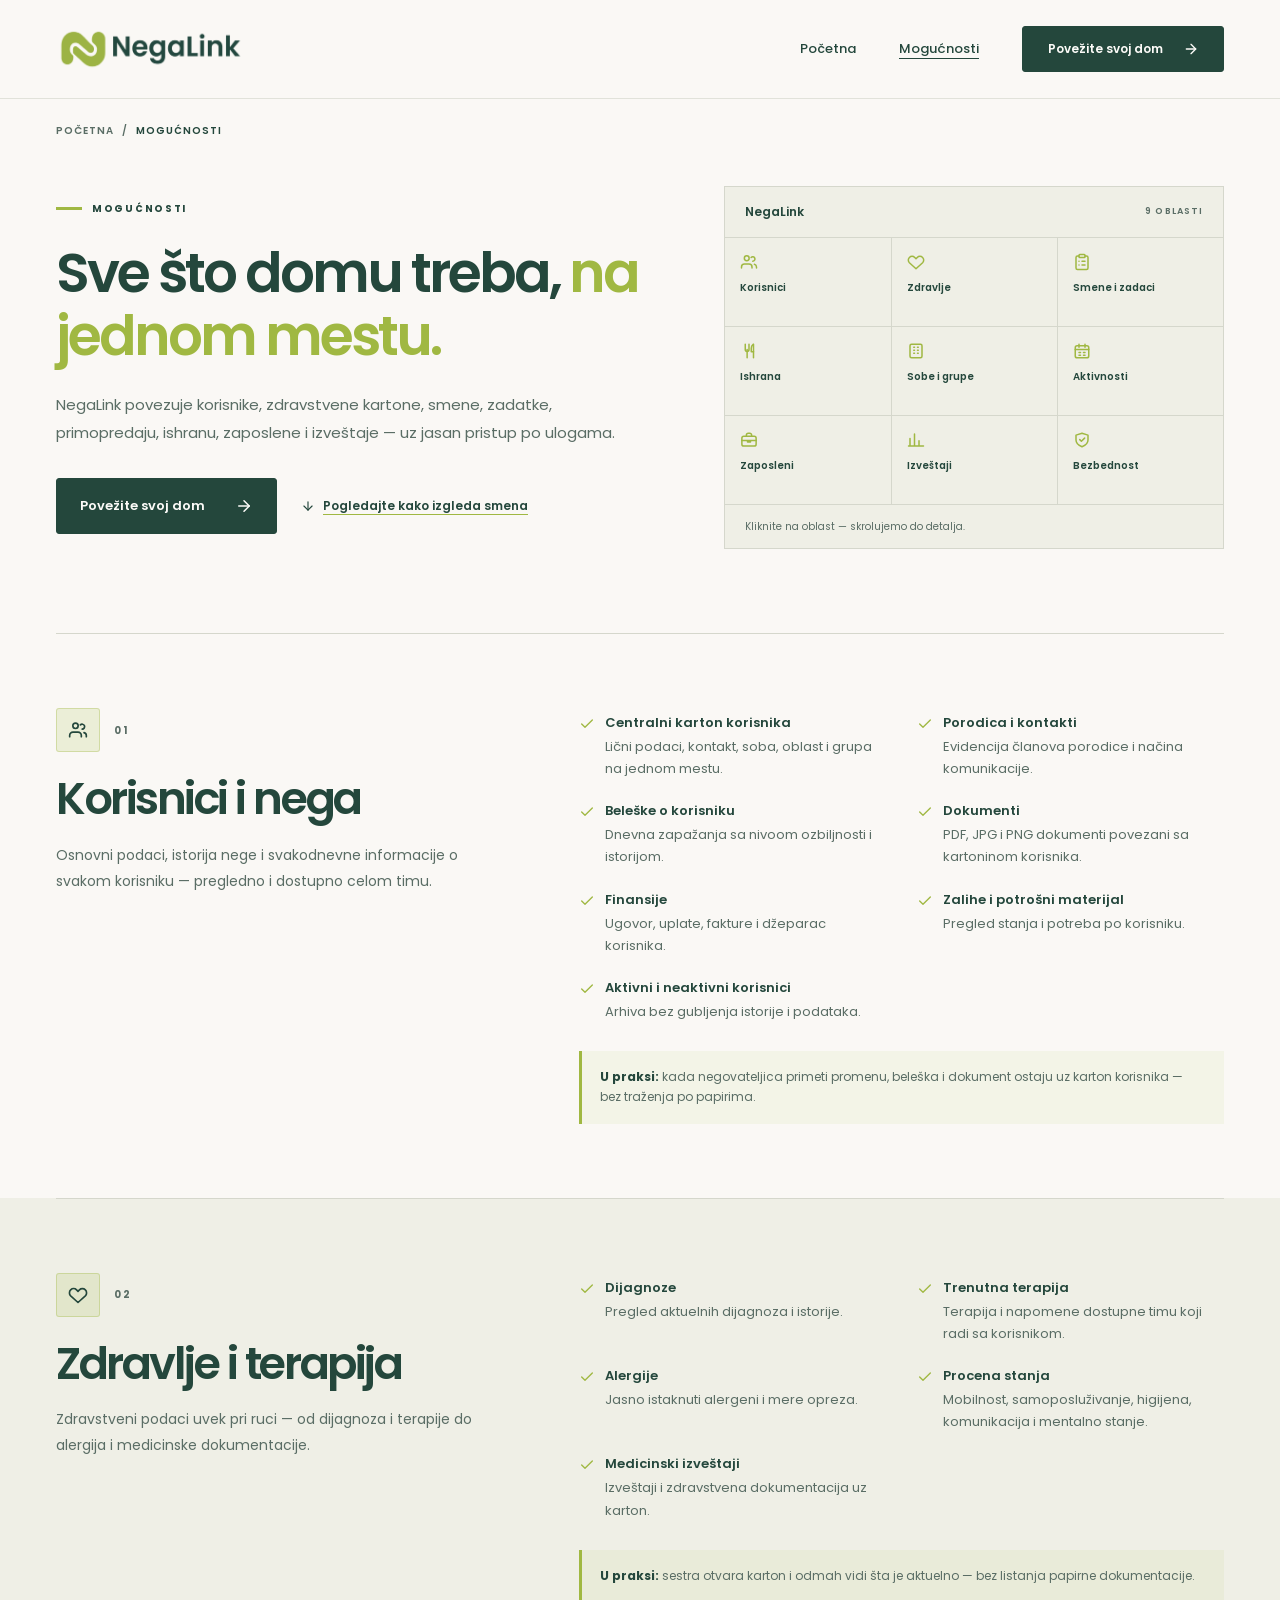
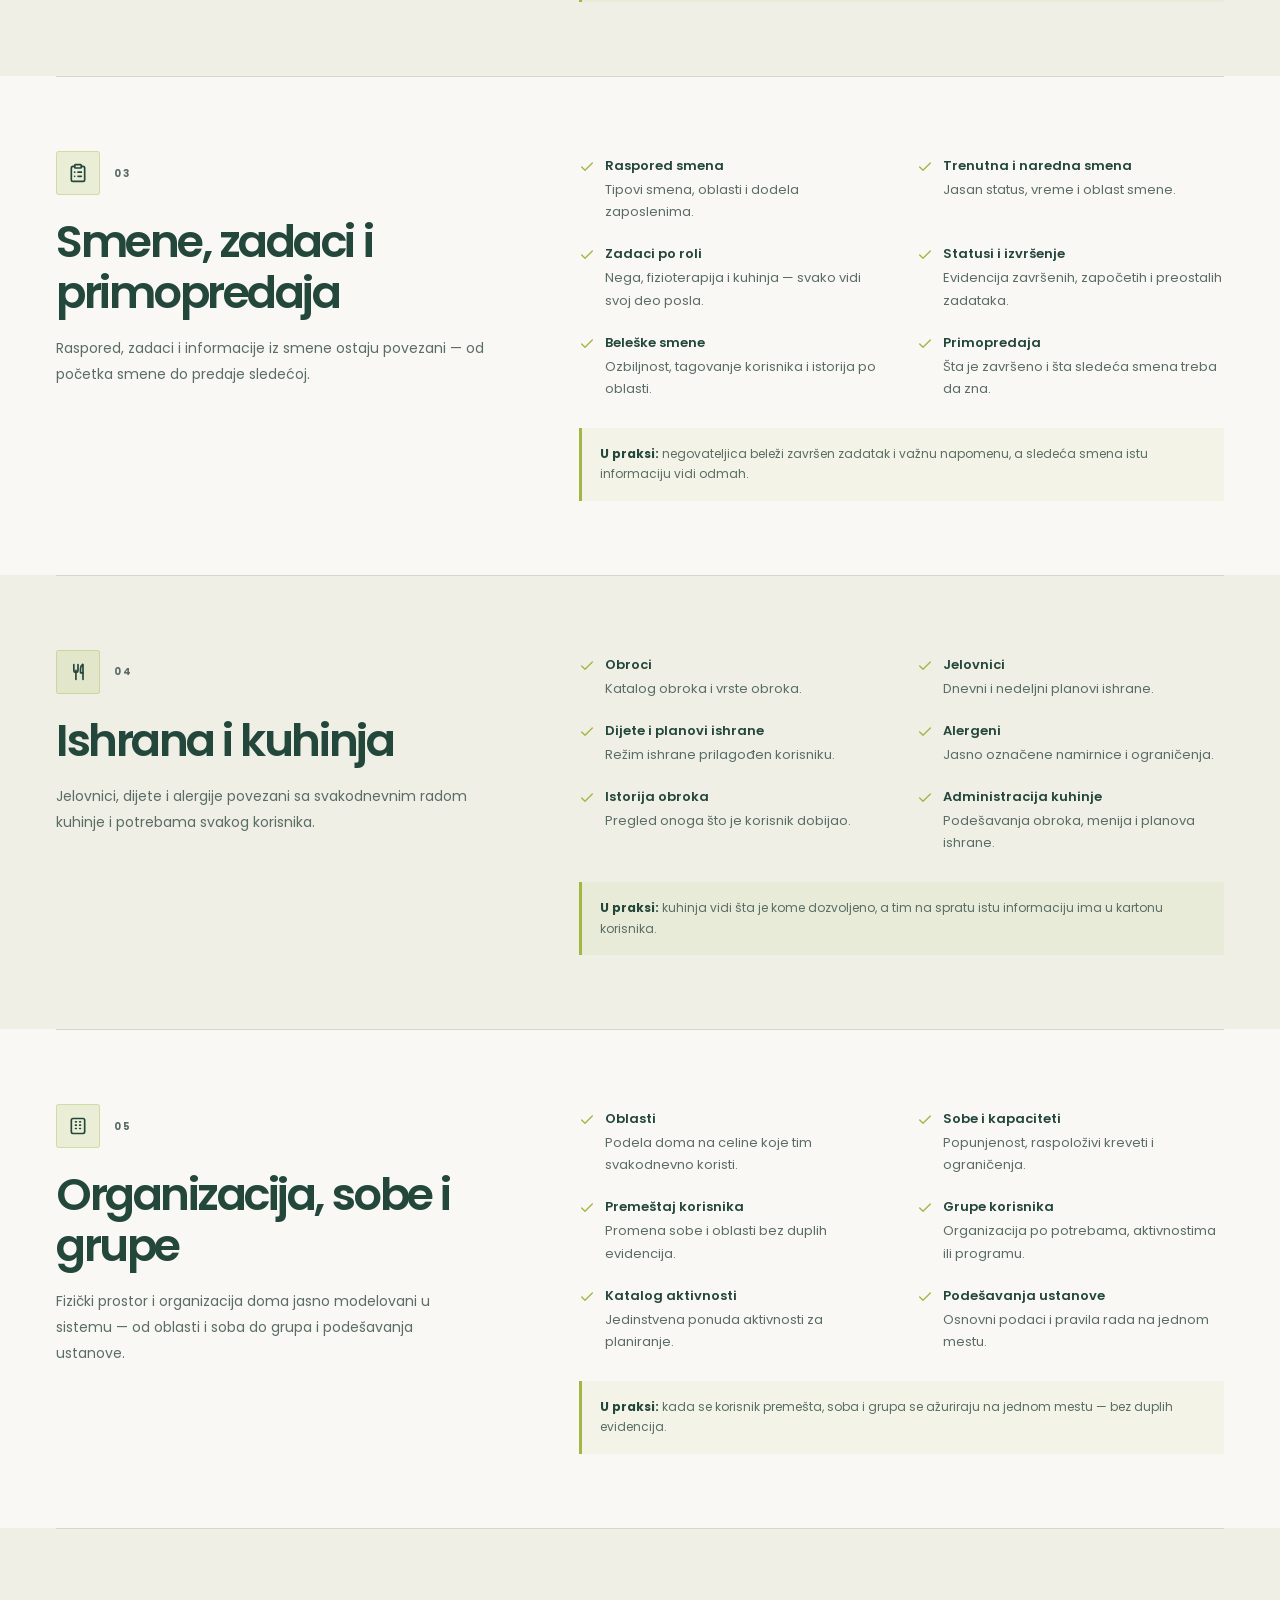
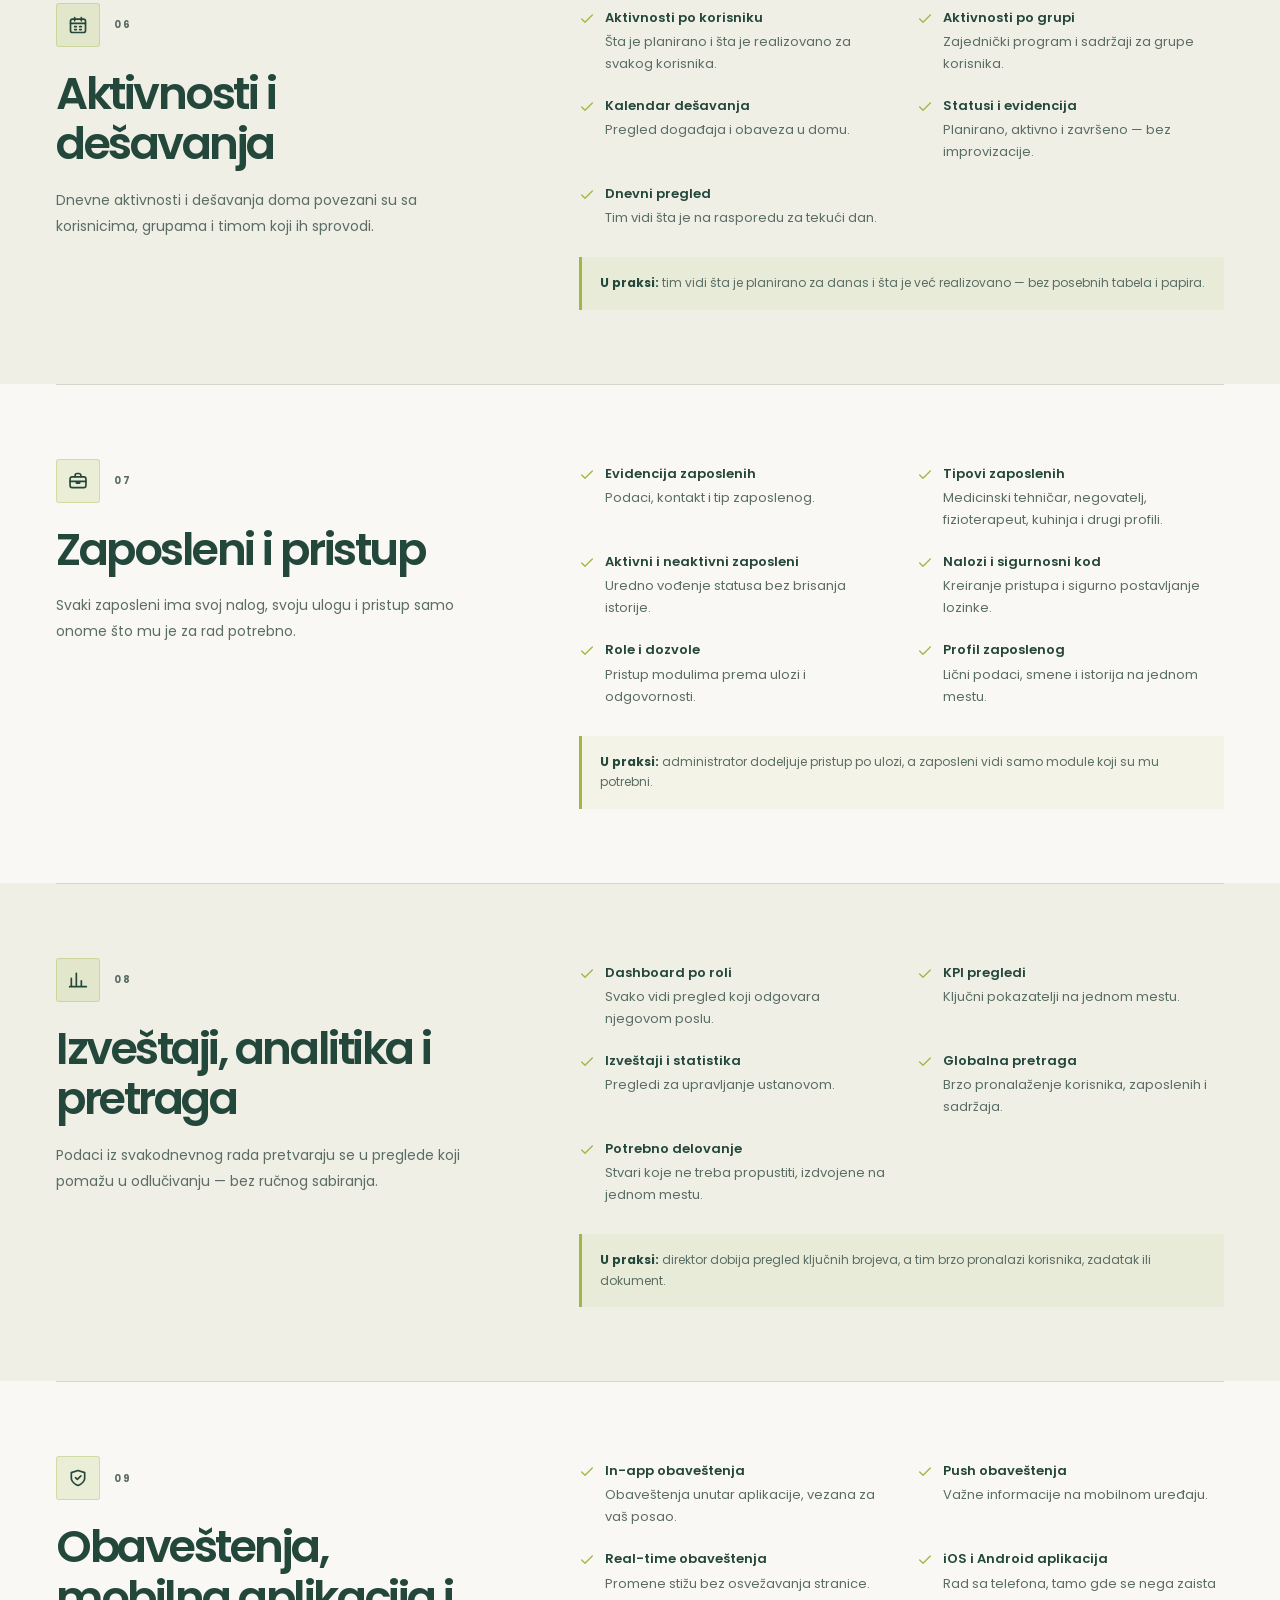
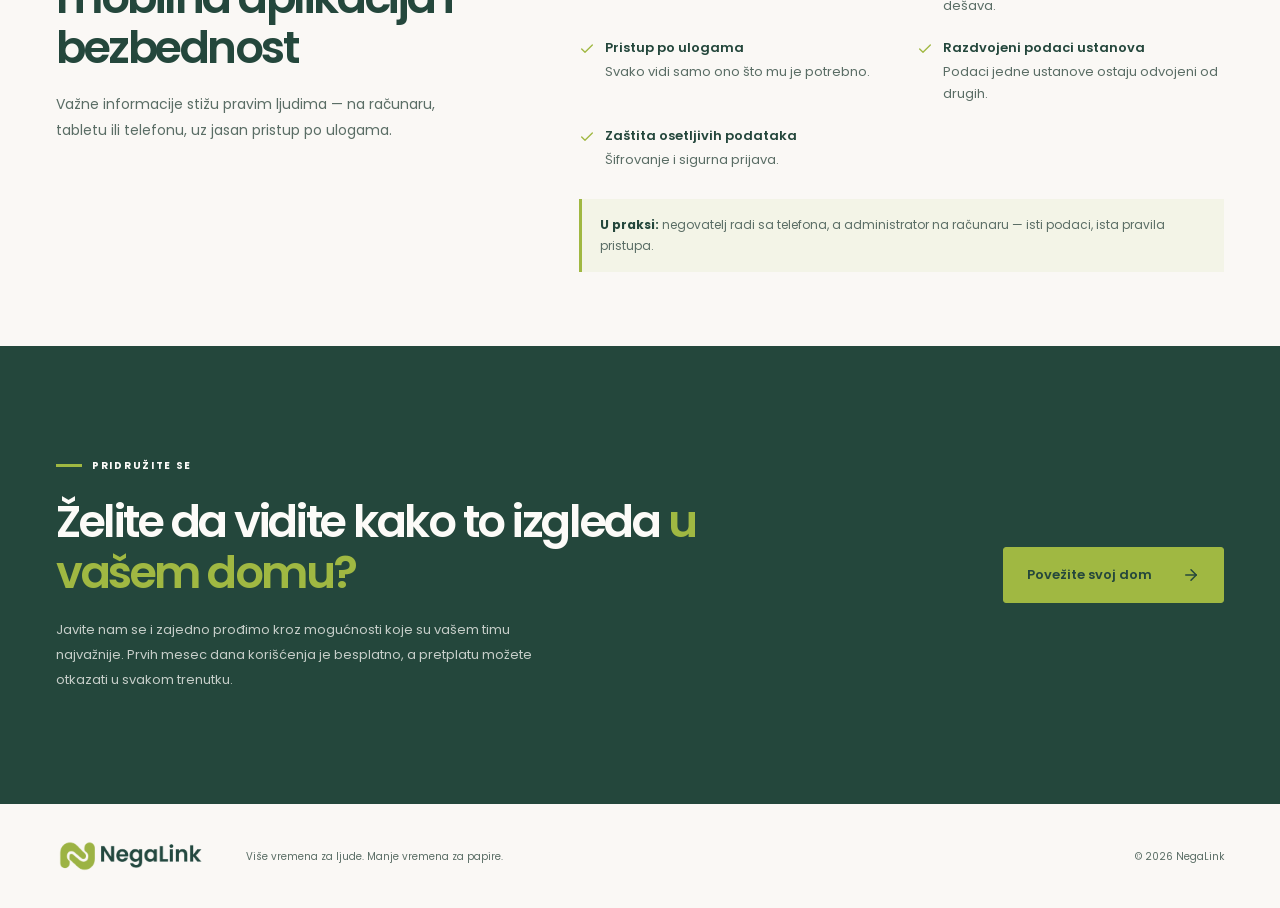
==== mogucnosti.html @ d7a290fc "Initial NegaLink static website" ====
<!DOCTYPE html>
<html lang="sr-Latn">
  <head>
    <meta charset="utf-8" />
    <meta name="viewport" content="width=device-width, initial-scale=1" />
    <meta name="theme-color" content="#24473c" />
    <meta
      name="description"
      content="Pregled mogućnosti NegaLinka: korisnici, zdravstveni kartoni, smene, zadaci, primopredaja, ishrana, izveštaji, obaveštenja i mobilna aplikacija."
    />
    <meta name="robots" content="index, follow" />
    <link rel="canonical" href="https://negalink.rs/mogucnosti.html" />

    <link rel="icon" href="favicon.ico" />
    <link rel="apple-touch-icon" href="apple-touch-icon.png" />
    <link rel="manifest" href="manifest.json" />

    <meta property="og:type" content="website" />
    <meta property="og:locale" content="sr_RS" />
    <meta property="og:site_name" content="NegaLink" />
    <meta property="og:title" content="Mogućnosti | NegaLink" />
    <meta
      property="og:description"
      content="Sve što domu treba na jednom mestu: korisnici, zdravlje, smene, zadaci, primopredaja, ishrana, izveštaji i mobilna aplikacija."
    />
    <meta property="og:url" content="https://negalink.rs/mogucnosti.html" />
    <meta property="og:image" content="https://negalink.rs/logo512.png" />
    <meta property="og:image:alt" content="NegaLink" />

    <meta name="twitter:card" content="summary" />
    <meta name="twitter:title" content="Mogućnosti | NegaLink" />
    <meta
      name="twitter:description"
      content="Sve što domu treba na jednom mestu: korisnici, zdravlje, smene, zadaci, primopredaja, ishrana, izveštaji i mobilna aplikacija."
    />
    <meta name="twitter:image" content="https://negalink.rs/logo512.png" />

    <link rel="preconnect" href="https://fonts.googleapis.com" />
    <link rel="preconnect" href="https://fonts.gstatic.com" crossorigin />
    <link
      href="https://fonts.googleapis.com/css2?family=Poppins:wght@400;500;600;700&display=swap"
      rel="stylesheet"
    />
    <link rel="stylesheet" href="css/styles.css?v=11" />
    <link rel="stylesheet" href="css/pricing.css?v=2" />
    <link rel="stylesheet" href="css/hero-demo.css?v=3" />
    <link rel="stylesheet" href="css/admin-demo.css?v=2" />
    <link rel="stylesheet" href="css/ckiti-demo.css?v=6" />
    <link rel="stylesheet" href="css/mogucnosti.css?v=5" />

    <title>Mogućnosti | NegaLink</title>
  </head>
  <body>
    <svg class="icon-sprite" xmlns="http://www.w3.org/2000/svg" aria-hidden="true" focusable="false">
      <symbol id="icon-arrow-right" viewBox="0 0 24 24">
        <path d="M5 12h14"></path>
        <path d="m12 5 7 7-7 7"></path>
      </symbol>
      <symbol id="icon-arrow-down" viewBox="0 0 24 24">
        <path d="M12 5v14"></path>
        <path d="m19 12-7 7-7-7"></path>
      </symbol>
      <symbol id="icon-check" viewBox="0 0 24 24">
        <path d="M20 6 9 17l-5-5"></path>
      </symbol>
      <symbol id="icon-users" viewBox="0 0 24 24">
        <path d="M16 20v-1.5a4 4 0 0 0-4-4H6a4 4 0 0 0-4 4V20"></path>
        <circle cx="9" cy="7" r="3.2"></circle>
        <path d="M17 11a3 3 0 1 0-2.2-5.1"></path>
        <path d="M22 20v-1.4a3.6 3.6 0 0 0-2.8-3.5"></path>
      </symbol>
      <symbol id="icon-heart" viewBox="0 0 24 24">
        <path d="M20.8 5.9a5 5 0 0 0-7.1 0L12 7.6l-1.7-1.7a5 5 0 1 0-7.1 7.1L12 21l8.8-8a5 5 0 0 0 0-7.1Z"></path>
      </symbol>
      <symbol id="icon-clipboard-list" viewBox="0 0 24 24">
        <rect width="8" height="4" x="8" y="2" rx="1" ry="1"></rect>
        <path d="M16 4h2a2 2 0 0 1 2 2v14a2 2 0 0 1-2 2H6a2 2 0 0 1-2-2V6a2 2 0 0 1 2-2h2"></path>
        <path d="M12 11h4"></path>
        <path d="M12 16h4"></path>
        <path d="M8 11h.01"></path>
        <path d="M8 16h.01"></path>
      </symbol>
      <symbol id="icon-utensils" viewBox="0 0 24 24">
        <path d="M7 3v7a2.5 2.5 0 0 0 5 0V3"></path>
        <path d="M9.5 10v11"></path>
        <path d="M17.5 3c-1.6 1.2-2.5 3.1-2.5 5.4V13h3V3"></path>
        <path d="M18 13v8"></path>
      </symbol>
      <symbol id="icon-building" viewBox="0 0 24 24">
        <rect x="4" y="3" width="16" height="18" rx="2"></rect>
        <path d="M9 7h1M14 7h1M9 11h1M14 11h1M9 15h1M14 15h1"></path>
      </symbol>
      <symbol id="icon-calendar" viewBox="0 0 24 24">
        <rect x="3" y="5" width="18" height="16" rx="2.5"></rect>
        <path d="M8 3v4M16 3v4M3 10h18"></path>
        <path d="M8 14h2M14 14h2M8 17.5h2M14 17.5h2"></path>
      </symbol>
      <symbol id="icon-briefcase" viewBox="0 0 24 24">
        <rect x="2.5" y="7" width="19" height="13" rx="2.5"></rect>
        <path d="M8.5 7V5.5A2.5 2.5 0 0 1 11 3h2a2.5 2.5 0 0 1 2.5 2.5V7"></path>
        <path d="M2.5 12.5h19M10 12.5v2h4v-2"></path>
      </symbol>
      <symbol id="icon-chart" viewBox="0 0 24 24">
        <path d="M4 20V10M10 20V4M16 20v-7M22 20H2"></path>
      </symbol>
      <symbol id="icon-shield" viewBox="0 0 24 24">
        <path d="M12 21s8-3.2 8-9V5.5L12 3 4 5.5V12c0 5.8 8 9 8 9Z"></path>
        <path d="m9 11.5 2.2 2.2L15.5 9.5"></path>
      </symbol>
    </svg>

    <a class="skip-link" href="#main">Preskoči na sadržaj</a>

    <div class="site-shell" id="pocetak">
      <header class="site-header">
        <div class="container header-inner">
          <a class="header-brand" href="index.html" aria-label="NegaLink — početna">
            <img
              class="brand-logo logo"
              src="assets/negalink-logo.png"
              alt=""
              width="190"
              height="45"
              decoding="async"
            />
          </a>

          <nav class="header-nav" aria-label="Glavna navigacija">
            <a class="nav-link" href="index.html">Početna</a>
            <a class="nav-link" href="mogucnosti.html" aria-current="page">Mogućnosti</a>
            <a class="button button-small" href="index.html#prijava">
              Povežite svoj dom
              <svg class="icon" width="16" height="16" aria-hidden="true">
                <use href="#icon-arrow-right"></use>
              </svg>
            </a>
            <button
              class="menu-toggle"
              type="button"
              aria-label="Otvori meni"
              aria-expanded="false"
              aria-controls="mobile-nav"
            >
              <span class="menu-toggle__line"></span>
              <span class="menu-toggle__line"></span>
              <span class="menu-toggle__line"></span>
            </button>
          </nav>
        </div>

        <nav class="mobile-menu" id="mobile-nav" aria-label="Mobilna navigacija" hidden>
          <div class="container">
            <a class="mobile-menu__link" href="index.html">Početna</a>
            <a class="mobile-menu__link" href="mogucnosti.html" aria-current="page">Mogućnosti</a>
            <a class="button mobile-menu__cta" href="index.html#prijava">
              Povežite svoj dom
              <svg class="icon" width="16" height="16" aria-hidden="true">
                <use href="#icon-arrow-right"></use>
              </svg>
            </a>
          </div>
        </nav>
      </header>
      <main id="main" tabindex="-1">
        <nav class="container cap-breadcrumb" aria-label="Putanja">
          <a href="index.html">Početna</a>
          <span aria-hidden="true">/</span>
          <span aria-current="page">Mogućnosti</span>
        </nav>

        <section class="cap-hero" aria-labelledby="cap-title">
          <div class="container cap-hero__inner">
            <div class="cap-hero__copy">
              <p class="eyebrow">
                <span aria-hidden="true"></span>
                Mogućnosti
              </p>

              <h1 id="cap-title">
                Sve što domu treba, <em>na jednom mestu.</em>
              </h1>

              <p class="cap-hero__lead">
                NegaLink povezuje korisnike, zdravstvene kartone, smene, zadatke,
                primopredaju, ishranu, zaposlene i izveštaje — uz jasan pristup
                po ulogama.
              </p>

              <div class="cap-hero__actions">
                <a class="button" href="index.html#prijava">
                  Povežite svoj dom
                  <svg class="icon" width="18" height="18" aria-hidden="true">
                    <use href="#icon-arrow-right"></use>
                  </svg>
                </a>
                <a class="cap-hero__secondary" href="index.html#kako-funkcionise">
                  <svg class="icon" width="14" height="14" aria-hidden="true">
                    <use href="#icon-arrow-down"></use>
                  </svg>
                  Pogledajte kako izgleda smena
                </a>
              </div>
            </div>

            <aside class="cap-map" aria-label="Pregled oblasti u aplikaciji">
              <div class="cap-map__head">
                <span>NegaLink</span>
                <span>9 oblasti</span>
              </div>

              <ul class="cap-map__grid">
                <li>
                  <a class="cap-map__link" href="#korisnici">
                    <svg class="icon" width="18" height="18" aria-hidden="true">
                      <use href="#icon-users"></use>
                    </svg>
                    <span>Korisnici</span>
                  </a>
                </li>
                <li>
                  <a class="cap-map__link" href="#zdravlje">
                    <svg class="icon" width="18" height="18" aria-hidden="true">
                      <use href="#icon-heart"></use>
                    </svg>
                    <span>Zdravlje</span>
                  </a>
                </li>
                <li>
                  <a class="cap-map__link" href="#smene">
                    <svg class="icon" width="18" height="18" aria-hidden="true">
                      <use href="#icon-clipboard-list"></use>
                    </svg>
                    <span>Smene i zadaci</span>
                  </a>
                </li>
                <li>
                  <a class="cap-map__link" href="#ishrana">
                    <svg class="icon" width="18" height="18" aria-hidden="true">
                      <use href="#icon-utensils"></use>
                    </svg>
                    <span>Ishrana</span>
                  </a>
                </li>
                <li>
                  <a class="cap-map__link" href="#organizacija">
                    <svg class="icon" width="18" height="18" aria-hidden="true">
                      <use href="#icon-building"></use>
                    </svg>
                    <span>Sobe i grupe</span>
                  </a>
                </li>
                <li>
                  <a class="cap-map__link" href="#aktivnosti">
                    <svg class="icon" width="18" height="18" aria-hidden="true">
                      <use href="#icon-calendar"></use>
                    </svg>
                    <span>Aktivnosti</span>
                  </a>
                </li>
                <li>
                  <a class="cap-map__link" href="#zaposleni">
                    <svg class="icon" width="18" height="18" aria-hidden="true">
                      <use href="#icon-briefcase"></use>
                    </svg>
                    <span>Zaposleni</span>
                  </a>
                </li>
                <li>
                  <a class="cap-map__link" href="#izvestaji">
                    <svg class="icon" width="18" height="18" aria-hidden="true">
                      <use href="#icon-chart"></use>
                    </svg>
                    <span>Izveštaji</span>
                  </a>
                </li>
                <li>
                  <a class="cap-map__link" href="#bezbednost">
                    <svg class="icon" width="18" height="18" aria-hidden="true">
                      <use href="#icon-shield"></use>
                    </svg>
                    <span>Bezbednost</span>
                  </a>
                </li>
              </ul>

              <p class="cap-map__foot">Kliknite na oblast — skrolujemo do detalja.</p>
            </aside>
          </div>
        </section>
        <section class="cap-section" id="korisnici" aria-labelledby="cap-korisnici">
          <div class="container cap-section__inner">
            <div class="cap-section__intro">
              <div class="cap-kicker">
                <span class="cap-icon">
                  <svg class="icon" width="20" height="20" aria-hidden="true">
                    <use href="#icon-users"></use>
                  </svg>
                </span>
                <span class="cap-number" aria-hidden="true">01</span>
              </div>
              <h2 class="section-title" id="cap-korisnici">Korisnici i nega</h2>
              <p class="cap-lead">
                Osnovni podaci, istorija nege i svakodnevne informacije o svakom
                korisniku — pregledno i dostupno celom timu.
              </p>
            </div>

            <div class="cap-section__body">
              <ul class="cap-list">
                <li>
                  <svg class="icon" width="16" height="16" aria-hidden="true">
                    <use href="#icon-check"></use>
                  </svg>
                  <span>
                    <strong>Centralni karton korisnika</strong>
                    Lični podaci, kontakt, soba, oblast i grupa na jednom mestu.
                  </span>
                </li>
                <li>
                  <svg class="icon" width="16" height="16" aria-hidden="true">
                    <use href="#icon-check"></use>
                  </svg>
                  <span>
                    <strong>Porodica i kontakti</strong>
                    Evidencija članova porodice i načina komunikacije.
                  </span>
                </li>
                <li>
                  <svg class="icon" width="16" height="16" aria-hidden="true">
                    <use href="#icon-check"></use>
                  </svg>
                  <span>
                    <strong>Beleške o korisniku</strong>
                    Dnevna zapažanja sa nivoom ozbiljnosti i istorijom.
                  </span>
                </li>
                <li>
                  <svg class="icon" width="16" height="16" aria-hidden="true">
                    <use href="#icon-check"></use>
                  </svg>
                  <span>
                    <strong>Dokumenti</strong>
                    PDF, JPG i PNG dokumenti povezani sa kartoninom korisnika.
                  </span>
                </li>
                <li>
                  <svg class="icon" width="16" height="16" aria-hidden="true">
                    <use href="#icon-check"></use>
                  </svg>
                  <span>
                    <strong>Finansije</strong>
                    Ugovor, uplate, fakture i džeparac korisnika.
                  </span>
                </li>
                <li>
                  <svg class="icon" width="16" height="16" aria-hidden="true">
                    <use href="#icon-check"></use>
                  </svg>
                  <span>
                    <strong>Zalihe i potrošni materijal</strong>
                    Pregled stanja i potreba po korisniku.
                  </span>
                </li>
                <li>
                  <svg class="icon" width="16" height="16" aria-hidden="true">
                    <use href="#icon-check"></use>
                  </svg>
                  <span>
                    <strong>Aktivni i neaktivni korisnici</strong>
                    Arhiva bez gubljenja istorije i podataka.
                  </span>
                </li>
              </ul>

              <p class="cap-practice">
                <strong>U praksi:</strong> kada negovateljica primeti promenu,
                beleška i dokument ostaju uz karton korisnika — bez traženja po
                papirima.
              </p>
            </div>
          </div>
        </section>
        <section
          class="cap-section cap-section--soft"
          id="zdravlje"
          aria-labelledby="cap-zdravlje">
          <div class="container cap-section__inner">
            <div class="cap-section__intro">
              <div class="cap-kicker">
                <span class="cap-icon">
                  <svg class="icon" width="20" height="20" aria-hidden="true">
                    <use href="#icon-heart"></use>
                  </svg>
                </span>
                <span class="cap-number" aria-hidden="true">02</span>
              </div>
              <h2 class="section-title" id="cap-zdravlje">Zdravlje i terapija</h2>
              <p class="cap-lead">
                Zdravstveni podaci uvek pri ruci — od dijagnoza i terapije do
                alergija i medicinske dokumentacije.
              </p>
            </div>

            <div class="cap-section__body">
              <ul class="cap-list">
                <li>
                  <svg class="icon" width="16" height="16" aria-hidden="true">
                    <use href="#icon-check"></use>
                  </svg>
                  <span>
                    <strong>Dijagnoze</strong>
                    Pregled aktuelnih dijagnoza i istorije.
                  </span>
                </li>
                <li>
                  <svg class="icon" width="16" height="16" aria-hidden="true">
                    <use href="#icon-check"></use>
                  </svg>
                  <span>
                    <strong>Trenutna terapija</strong>
                    Terapija i napomene dostupne timu koji radi sa korisnikom.
                  </span>
                </li>
                <li>
                  <svg class="icon" width="16" height="16" aria-hidden="true">
                    <use href="#icon-check"></use>
                  </svg>
                  <span>
                    <strong>Alergije</strong>
                    Jasno istaknuti alergeni i mere opreza.
                  </span>
                </li>
                <li>
                  <svg class="icon" width="16" height="16" aria-hidden="true">
                    <use href="#icon-check"></use>
                  </svg>
                  <span>
                    <strong>Procena stanja</strong>
                    Mobilnost, samoposluživanje, higijena, komunikacija i
                    mentalno stanje.
                  </span>
                </li>
                <li>
                  <svg class="icon" width="16" height="16" aria-hidden="true">
                    <use href="#icon-check"></use>
                  </svg>
                  <span>
                    <strong>Medicinski izveštaji</strong>
                    Izveštaji i zdravstvena dokumentacija uz karton.
                  </span>
                </li>
              </ul>

              <p class="cap-practice">
                <strong>U praksi:</strong> sestra otvara karton i odmah vidi šta
                je aktuelno — bez listanja papirne dokumentacije.
              </p>
            </div>
          </div>
        </section>
        <section class="cap-section" id="smene" aria-labelledby="cap-smene">
          <div class="container cap-section__inner">
            <div class="cap-section__intro">
              <div class="cap-kicker">
                <span class="cap-icon">
                  <svg class="icon" width="20" height="20" aria-hidden="true">
                    <use href="#icon-clipboard-list"></use>
                  </svg>
                </span>
                <span class="cap-number" aria-hidden="true">03</span>
              </div>
              <h2 class="section-title" id="cap-smene">
                Smene, zadaci i primopredaja
              </h2>
              <p class="cap-lead">
                Raspored, zadaci i informacije iz smene ostaju povezani — od
                početka smene do predaje sledećoj.
              </p>
            </div>

            <div class="cap-section__body">
              <ul class="cap-list">
                <li>
                  <svg class="icon" width="16" height="16" aria-hidden="true">
                    <use href="#icon-check"></use>
                  </svg>
                  <span>
                    <strong>Raspored smena</strong>
                    Tipovi smena, oblasti i dodela zaposlenima.
                  </span>
                </li>
                <li>
                  <svg class="icon" width="16" height="16" aria-hidden="true">
                    <use href="#icon-check"></use>
                  </svg>
                  <span>
                    <strong>Trenutna i naredna smena</strong>
                    Jasan status, vreme i oblast smene.
                  </span>
                </li>
                <li>
                  <svg class="icon" width="16" height="16" aria-hidden="true">
                    <use href="#icon-check"></use>
                  </svg>
                  <span>
                    <strong>Zadaci po roli</strong>
                    Nega, fizioterapija i kuhinja — svako vidi svoj deo posla.
                  </span>
                </li>
                <li>
                  <svg class="icon" width="16" height="16" aria-hidden="true">
                    <use href="#icon-check"></use>
                  </svg>
                  <span>
                    <strong>Statusi i izvršenje</strong>
                    Evidencija završenih, započetih i preostalih zadataka.
                  </span>
                </li>
                <li>
                  <svg class="icon" width="16" height="16" aria-hidden="true">
                    <use href="#icon-check"></use>
                  </svg>
                  <span>
                    <strong>Beleške smene</strong>
                    Ozbiljnost, tagovanje korisnika i istorija po oblasti.
                  </span>
                </li>
                <li>
                  <svg class="icon" width="16" height="16" aria-hidden="true">
                    <use href="#icon-check"></use>
                  </svg>
                  <span>
                    <strong>Primopredaja</strong>
                    Šta je završeno i šta sledeća smena treba da zna.
                  </span>
                </li>
              </ul>

              <p class="cap-practice">
                <strong>U praksi:</strong> negovateljica beleži završen zadatak i
                važnu napomenu, a sledeća smena istu informaciju vidi odmah.
              </p>
            </div>
          </div>
        </section>
        <section
          class="cap-section cap-section--soft"
          id="ishrana"
          aria-labelledby="cap-ishrana">
          <div class="container cap-section__inner">
            <div class="cap-section__intro">
              <div class="cap-kicker">
                <span class="cap-icon">
                  <svg class="icon" width="20" height="20" aria-hidden="true">
                    <use href="#icon-utensils"></use>
                  </svg>
                </span>
                <span class="cap-number" aria-hidden="true">04</span>
              </div>
              <h2 class="section-title" id="cap-ishrana">Ishrana i kuhinja</h2>
              <p class="cap-lead">
                Jelovnici, dijete i alergije povezani sa svakodnevnim radom
                kuhinje i potrebama svakog korisnika.
              </p>
            </div>

            <div class="cap-section__body">
              <ul class="cap-list">
                <li>
                  <svg class="icon" width="16" height="16" aria-hidden="true">
                    <use href="#icon-check"></use>
                  </svg>
                  <span>
                    <strong>Obroci</strong>
                    Katalog obroka i vrste obroka.
                  </span>
                </li>
                <li>
                  <svg class="icon" width="16" height="16" aria-hidden="true">
                    <use href="#icon-check"></use>
                  </svg>
                  <span>
                    <strong>Jelovnici</strong>
                    Dnevni i nedeljni planovi ishrane.
                  </span>
                </li>
                <li>
                  <svg class="icon" width="16" height="16" aria-hidden="true">
                    <use href="#icon-check"></use>
                  </svg>
                  <span>
                    <strong>Dijete i planovi ishrane</strong>
                    Režim ishrane prilagođen korisniku.
                  </span>
                </li>
                <li>
                  <svg class="icon" width="16" height="16" aria-hidden="true">
                    <use href="#icon-check"></use>
                  </svg>
                  <span>
                    <strong>Alergeni</strong>
                    Jasno označene namirnice i ograničenja.
                  </span>
                </li>
                <li>
                  <svg class="icon" width="16" height="16" aria-hidden="true">
                    <use href="#icon-check"></use>
                  </svg>
                  <span>
                    <strong>Istorija obroka</strong>
                    Pregled onoga što je korisnik dobijao.
                  </span>
                </li>
                <li>
                  <svg class="icon" width="16" height="16" aria-hidden="true">
                    <use href="#icon-check"></use>
                  </svg>
                  <span>
                    <strong>Administracija kuhinje</strong>
                    Podešavanja obroka, menija i planova ishrane.
                  </span>
                </li>
              </ul>

              <p class="cap-practice">
                <strong>U praksi:</strong> kuhinja vidi šta je kome dozvoljeno, a
                tim na spratu istu informaciju ima u kartonu korisnika.
              </p>
            </div>
          </div>
        </section>
        <section
          class="cap-section"
          id="organizacija"
          aria-labelledby="cap-organizacija">
          <div class="container cap-section__inner">
            <div class="cap-section__intro">
              <div class="cap-kicker">
                <span class="cap-icon">
                  <svg class="icon" width="20" height="20" aria-hidden="true">
                    <use href="#icon-building"></use>
                  </svg>
                </span>
                <span class="cap-number" aria-hidden="true">05</span>
              </div>
              <h2 class="section-title" id="cap-organizacija">
                Organizacija, sobe i grupe
              </h2>
              <p class="cap-lead">
                Fizički prostor i organizacija doma jasno modelovani u sistemu —
                od oblasti i soba do grupa i podešavanja ustanove.
              </p>
            </div>

            <div class="cap-section__body">
              <ul class="cap-list">
                <li>
                  <svg class="icon" width="16" height="16" aria-hidden="true">
                    <use href="#icon-check"></use>
                  </svg>
                  <span>
                    <strong>Oblasti</strong>
                    Podela doma na celine koje tim svakodnevno koristi.
                  </span>
                </li>
                <li>
                  <svg class="icon" width="16" height="16" aria-hidden="true">
                    <use href="#icon-check"></use>
                  </svg>
                  <span>
                    <strong>Sobe i kapaciteti</strong>
                    Popunjenost, raspoloživi kreveti i ograničenja.
                  </span>
                </li>
                <li>
                  <svg class="icon" width="16" height="16" aria-hidden="true">
                    <use href="#icon-check"></use>
                  </svg>
                  <span>
                    <strong>Premeštaj korisnika</strong>
                    Promena sobe i oblasti bez duplih evidencija.
                  </span>
                </li>
                <li>
                  <svg class="icon" width="16" height="16" aria-hidden="true">
                    <use href="#icon-check"></use>
                  </svg>
                  <span>
                    <strong>Grupe korisnika</strong>
                    Organizacija po potrebama, aktivnostima ili programu.
                  </span>
                </li>
                <li>
                  <svg class="icon" width="16" height="16" aria-hidden="true">
                    <use href="#icon-check"></use>
                  </svg>
                  <span>
                    <strong>Katalog aktivnosti</strong>
                    Jedinstvena ponuda aktivnosti za planiranje.
                  </span>
                </li>
                <li>
                  <svg class="icon" width="16" height="16" aria-hidden="true">
                    <use href="#icon-check"></use>
                  </svg>
                  <span>
                    <strong>Podešavanja ustanove</strong>
                    Osnovni podaci i pravila rada na jednom mestu.
                  </span>
                </li>
              </ul>

              <p class="cap-practice">
                <strong>U praksi:</strong> kada se korisnik premešta, soba i grupa
                se ažuriraju na jednom mestu — bez duplih evidencija.
              </p>
            </div>
          </div>
        </section>
        <section
          class="cap-section cap-section--soft"
          id="aktivnosti"
          aria-labelledby="cap-aktivnosti">
          <div class="container cap-section__inner">
            <div class="cap-section__intro">
              <div class="cap-kicker">
                <span class="cap-icon">
                  <svg class="icon" width="20" height="20" aria-hidden="true">
                    <use href="#icon-calendar"></use>
                  </svg>
                </span>
                <span class="cap-number" aria-hidden="true">06</span>
              </div>
              <h2 class="section-title" id="cap-aktivnosti">
                Aktivnosti i dešavanja
              </h2>
              <p class="cap-lead">
                Dnevne aktivnosti i dešavanja doma povezani su sa korisnicima,
                grupama i timom koji ih sprovodi.
              </p>
            </div>

            <div class="cap-section__body">
              <ul class="cap-list">
                <li>
                  <svg class="icon" width="16" height="16" aria-hidden="true">
                    <use href="#icon-check"></use>
                  </svg>
                  <span>
                    <strong>Aktivnosti po korisniku</strong>
                    Šta je planirano i šta je realizovano za svakog korisnika.
                  </span>
                </li>
                <li>
                  <svg class="icon" width="16" height="16" aria-hidden="true">
                    <use href="#icon-check"></use>
                  </svg>
                  <span>
                    <strong>Aktivnosti po grupi</strong>
                    Zajednički program i sadržaji za grupe korisnika.
                  </span>
                </li>
                <li>
                  <svg class="icon" width="16" height="16" aria-hidden="true">
                    <use href="#icon-check"></use>
                  </svg>
                  <span>
                    <strong>Kalendar dešavanja</strong>
                    Pregled događaja i obaveza u domu.
                  </span>
                </li>
                <li>
                  <svg class="icon" width="16" height="16" aria-hidden="true">
                    <use href="#icon-check"></use>
                  </svg>
                  <span>
                    <strong>Statusi i evidencija</strong>
                    Planirano, aktivno i završeno — bez improvizacije.
                  </span>
                </li>
                <li>
                  <svg class="icon" width="16" height="16" aria-hidden="true">
                    <use href="#icon-check"></use>
                  </svg>
                  <span>
                    <strong>Dnevni pregled</strong>
                    Tim vidi šta je na rasporedu za tekući dan.
                  </span>
                </li>
              </ul>

              <p class="cap-practice">
                <strong>U praksi:</strong> tim vidi šta je planirano za danas i
                šta je već realizovano — bez posebnih tabela i papira.
              </p>
            </div>
          </div>
        </section>
        <section
          class="cap-section"
          id="zaposleni"
          aria-labelledby="cap-zaposleni">
          <div class="container cap-section__inner">
            <div class="cap-section__intro">
              <div class="cap-kicker">
                <span class="cap-icon">
                  <svg class="icon" width="20" height="20" aria-hidden="true">
                    <use href="#icon-briefcase"></use>
                  </svg>
                </span>
                <span class="cap-number" aria-hidden="true">07</span>
              </div>
              <h2 class="section-title" id="cap-zaposleni">
                Zaposleni i pristup
              </h2>
              <p class="cap-lead">
                Svaki zaposleni ima svoj nalog, svoju ulogu i pristup samo onome
                što mu je za rad potrebno.
              </p>
            </div>

            <div class="cap-section__body">
              <ul class="cap-list">
                <li>
                  <svg class="icon" width="16" height="16" aria-hidden="true">
                    <use href="#icon-check"></use>
                  </svg>
                  <span>
                    <strong>Evidencija zaposlenih</strong>
                    Podaci, kontakt i tip zaposlenog.
                  </span>
                </li>
                <li>
                  <svg class="icon" width="16" height="16" aria-hidden="true">
                    <use href="#icon-check"></use>
                  </svg>
                  <span>
                    <strong>Tipovi zaposlenih</strong>
                    Medicinski tehničar, negovatelj, fizioterapeut, kuhinja i
                    drugi profili.
                  </span>
                </li>
                <li>
                  <svg class="icon" width="16" height="16" aria-hidden="true">
                    <use href="#icon-check"></use>
                  </svg>
                  <span>
                    <strong>Aktivni i neaktivni zaposleni</strong>
                    Uredno vođenje statusa bez brisanja istorije.
                  </span>
                </li>
                <li>
                  <svg class="icon" width="16" height="16" aria-hidden="true">
                    <use href="#icon-check"></use>
                  </svg>
                  <span>
                    <strong>Nalozi i sigurnosni kod</strong>
                    Kreiranje pristupa i sigurno postavljanje lozinke.
                  </span>
                </li>
                <li>
                  <svg class="icon" width="16" height="16" aria-hidden="true">
                    <use href="#icon-check"></use>
                  </svg>
                  <span>
                    <strong>Role i dozvole</strong>
                    Pristup modulima prema ulozi i odgovornosti.
                  </span>
                </li>
                <li>
                  <svg class="icon" width="16" height="16" aria-hidden="true">
                    <use href="#icon-check"></use>
                  </svg>
                  <span>
                    <strong>Profil zaposlenog</strong>
                    Lični podaci, smene i istorija na jednom mestu.
                  </span>
                </li>
              </ul>

              <p class="cap-practice">
                <strong>U praksi:</strong> administrator dodeljuje pristup po
                ulozi, a zaposleni vidi samo module koji su mu potrebni.
              </p>
            </div>
          </div>
        </section>
        <section
          class="cap-section cap-section--soft"
          id="izvestaji"
          aria-labelledby="cap-izvestaji">
          <div class="container cap-section__inner">
            <div class="cap-section__intro">
              <div class="cap-kicker">
                <span class="cap-icon">
                  <svg class="icon" width="20" height="20" aria-hidden="true">
                    <use href="#icon-chart"></use>
                  </svg>
                </span>
                <span class="cap-number" aria-hidden="true">08</span>
              </div>
              <h2 class="section-title" id="cap-izvestaji">
                Izveštaji, analitika i pretraga
              </h2>
              <p class="cap-lead">
                Podaci iz svakodnevnog rada pretvaraju se u preglede koji pomažu
                u odlučivanju — bez ručnog sabiranja.
              </p>
            </div>

            <div class="cap-section__body">
              <ul class="cap-list">
                <li>
                  <svg class="icon" width="16" height="16" aria-hidden="true">
                    <use href="#icon-check"></use>
                  </svg>
                  <span>
                    <strong>Dashboard po roli</strong>
                    Svako vidi pregled koji odgovara njegovom poslu.
                  </span>
                </li>
                <li>
                  <svg class="icon" width="16" height="16" aria-hidden="true">
                    <use href="#icon-check"></use>
                  </svg>
                  <span>
                    <strong>KPI pregledi</strong>
                    Ključni pokazatelji na jednom mestu.
                  </span>
                </li>
                <li>
                  <svg class="icon" width="16" height="16" aria-hidden="true">
                    <use href="#icon-check"></use>
                  </svg>
                  <span>
                    <strong>Izveštaji i statistika</strong>
                    Pregledi za upravljanje ustanovom.
                  </span>
                </li>
                <li>
                  <svg class="icon" width="16" height="16" aria-hidden="true">
                    <use href="#icon-check"></use>
                  </svg>
                  <span>
                    <strong>Globalna pretraga</strong>
                    Brzo pronalaženje korisnika, zaposlenih i sadržaja.
                  </span>
                </li>
                <li>
                  <svg class="icon" width="16" height="16" aria-hidden="true">
                    <use href="#icon-check"></use>
                  </svg>
                  <span>
                    <strong>Potrebno delovanje</strong>
                    Stvari koje ne treba propustiti, izdvojene na jednom mestu.
                  </span>
                </li>
              </ul>

              <p class="cap-practice">
                <strong>U praksi:</strong> direktor dobija pregled ključnih brojeva,
                a tim brzo pronalazi korisnika, zadatak ili dokument.
              </p>
            </div>
          </div>
        </section>
        <section
          class="cap-section"
          id="bezbednost"
          aria-labelledby="cap-bezbednost">
          <div class="container cap-section__inner">
            <div class="cap-section__intro">
              <div class="cap-kicker">
                <span class="cap-icon">
                  <svg class="icon" width="20" height="20" aria-hidden="true">
                    <use href="#icon-shield"></use>
                  </svg>
                </span>
                <span class="cap-number" aria-hidden="true">09</span>
              </div>
              <h2 class="section-title" id="cap-bezbednost">
                Obaveštenja, mobilna aplikacija i bezbednost
              </h2>
              <p class="cap-lead">
                Važne informacije stižu pravim ljudima — na računaru, tabletu ili
                telefonu, uz jasan pristup po ulogama.
              </p>
            </div>

            <div class="cap-section__body">
              <ul class="cap-list">
                <li>
                  <svg class="icon" width="16" height="16" aria-hidden="true">
                    <use href="#icon-check"></use>
                  </svg>
                  <span>
                    <strong>In-app obaveštenja</strong>
                    Obaveštenja unutar aplikacije, vezana za vaš posao.
                  </span>
                </li>
                <li>
                  <svg class="icon" width="16" height="16" aria-hidden="true">
                    <use href="#icon-check"></use>
                  </svg>
                  <span>
                    <strong>Push obaveštenja</strong>
                    Važne informacije na mobilnom uređaju.
                  </span>
                </li>
                <li>
                  <svg class="icon" width="16" height="16" aria-hidden="true">
                    <use href="#icon-check"></use>
                  </svg>
                  <span>
                    <strong>Real-time obaveštenja</strong>
                    Promene stižu bez osvežavanja stranice.
                  </span>
                </li>
                <li>
                  <svg class="icon" width="16" height="16" aria-hidden="true">
                    <use href="#icon-check"></use>
                  </svg>
                  <span>
                    <strong>iOS i Android aplikacija</strong>
                    Rad sa telefona, tamo gde se nega zaista dešava.
                  </span>
                </li>
                <li>
                  <svg class="icon" width="16" height="16" aria-hidden="true">
                    <use href="#icon-check"></use>
                  </svg>
                  <span>
                    <strong>Pristup po ulogama</strong>
                    Svako vidi samo ono što mu je potrebno.
                  </span>
                </li>
                <li>
                  <svg class="icon" width="16" height="16" aria-hidden="true">
                    <use href="#icon-check"></use>
                  </svg>
                  <span>
                    <strong>Razdvojeni podaci ustanova</strong>
                    Podaci jedne ustanove ostaju odvojeni od drugih.
                  </span>
                </li>
                <li>
                  <svg class="icon" width="16" height="16" aria-hidden="true">
                    <use href="#icon-check"></use>
                  </svg>
                  <span>
                    <strong>Zaštita osetljivih podataka</strong>
                    Šifrovanje i sigurna prijava.
                  </span>
                </li>
              </ul>

              <p class="cap-practice">
                <strong>U praksi:</strong> negovatelj radi sa telefona, a
                administrator na računaru — isti podaci, ista pravila pristupa.
              </p>
            </div>
          </div>
        </section>
        <section class="cap-cta section-pad" aria-labelledby="cap-cta-title">
          <div class="container cap-cta__inner">
            <div>
              <p class="eyebrow">
                <span aria-hidden="true"></span>
                Pridružite se
              </p>
              <h2 class="section-title" id="cap-cta-title">
                Želite da vidite kako to izgleda <em>u vašem domu?</em>
              </h2>
              <p>
                Javite nam se i zajedno prođimo kroz mogućnosti koje su vašem
                timu najvažnije. Prvih mesec dana korišćenja je besplatno, a
                pretplatu možete otkazati u svakom trenutku.
              </p>
            </div>

            <a class="button cap-cta__button" href="index.html#prijava">
              Povežite svoj dom
              <svg class="icon" width="18" height="18" aria-hidden="true">
                <use href="#icon-arrow-right"></use>
              </svg>
            </a>
          </div>
        </section>
      </main>

      <footer class="site-footer">
        <div class="container footer-inner">
          <img
            class="brand-logo logo"
            src="assets/negalink-logo.png"
            alt="NegaLink"
            width="150"
            height="36"
            decoding="async"
          />
          <p>Više vremena za ljude. Manje vremena za papire.</p>
          <span>
            © <time data-current-year datetime="2026">2026</time> NegaLink
          </span>
        </div>
      </footer>
    </div>

    <script src="js/main.js?v=15"></script>
  </body>
</html>
---- css/styles.css ----
:root {
  /* Brend — HSL kanali. Koristi se kao hsl(var(--token)). */
  --nl-bg: 42 35% 97%;
  --nl-fg: 162 32% 21%;
  --nl-primary: 162 32% 21%;
  --nl-primary-fg: 45 40% 98%;
  --nl-accent: 72 47% 49%;
  --nl-accent-fg: 162 32% 21%;
  --nl-muted: 42 19% 91%;
  --nl-muted-fg: 155 10% 39%;
  --nl-border: 70 12% 82%;
  --nl-shift-bg: 65 23% 92%;
  --nl-photo-hero: 75 16% 84%;
  --nl-photo-story: 40 17% 88%;
  --nl-danger: 0 62% 79%;

  /* Geometrija i tipografija */
  --nl-radius: 0.25rem;
  --nl-container: 1320px;
  --nl-header-height: 98px;
  --nl-font: 'Poppins', 'Helvetica Neue', Arial, sans-serif;
}

*,
*::before,
*::after {
  box-sizing: border-box;
}

html {
  -webkit-text-size-adjust: 100%;
  /* Smooth skrol se primenjuje samo na klikove unutar iste stranice (vidi
     js/main.js). Tako prelazak na drugu stranicu sa #hash-om ne animira
     skrol i ne "trese" sticky header. */
  scroll-behavior: auto;
  /* Sticky header ne sme da prekrije cilj anchor linkova. */
  scroll-padding-top: calc(var(--nl-header-height) + 1rem);
}

body {
  margin: 0;
  color: hsl(var(--nl-fg));
  font-family: var(--nl-font);
  font-size: 16px;
  line-height: 1.5;
  background-color: hsl(var(--nl-bg));
  -webkit-font-smoothing: antialiased;
  -moz-osx-font-smoothing: grayscale;
}

img,
svg {
  display: block;
  max-width: 100%;
}

.brand-logo {
  width: auto;
  height: auto;
}

a {
  color: inherit;
  text-decoration: none;
}

button,
input,
textarea,
select {
  font: inherit;
}

button {
  cursor: pointer;
}

button,
a {
  -webkit-tap-highlight-color: transparent;
}

h1,
h2,
h3,
h4,
p {
  overflow-wrap: break-word;
}

::selection {
  color: hsl(var(--nl-fg));
  background: hsl(var(--nl-accent) / 0.45);
}

:focus-visible {
  outline: 3px solid hsl(var(--nl-accent));
  outline-offset: 3px;
}

/* iOS: sprečava auto-zoom pri fokusu na polje */
@media (max-width: 768px) {
  input,
  textarea,
  select {
    font-size: 16px;
  }
}

@media (prefers-reduced-motion: reduce) {
  html {
    scroll-behavior: auto;
  }

  *,
  *::before,
  *::after {
    animation-duration: 0.01ms !important;
    animation-iteration-count: 1 !important;
    transition-duration: 0.01ms !important;
    scroll-behavior: auto !important;
  }
}
/* ==========================================================================
   Zajednički layout i komponente landing strane
   ========================================================================== */

.site-shell {
  position: relative;
  overflow-x: clip;
}

.container {
  width: min(var(--nl-container), calc(100% - 112px));
  margin-inline: auto;
}

.section-pad {
  padding-block: 112px;
}

/* Eyebrow — akcentna linija + mali naslov iznad sekcije ------------------- */
.eyebrow {
  display: flex;
  align-items: center;
  gap: 10px;
  margin: 0;
  font-size: 10px;
  font-weight: 700;
  letter-spacing: 0.17em;
  text-transform: uppercase;
}

.eyebrow > span {
  display: block;
  flex: 0 0 auto;
  width: 26px;
  height: 3px;
  background: hsl(var(--nl-accent));
}

.section-title {
  max-width: 650px;
  margin: 24px 0 0;
  color: inherit;
  font-size: clamp(35px, 3.5vw, 52px);
  font-weight: 600;
  line-height: 1.13;
  letter-spacing: -0.055em;
}

.section-title em {
  font-style: normal;
  color: hsl(var(--nl-accent));
}

/* Dugmad ------------------------------------------------------------------ */
.button {
  display: inline-flex;
  align-items: center;
  justify-content: center;
  gap: 30px;
  padding: 18px 23px;
  color: hsl(var(--nl-primary-fg));
  font-size: 13px;
  font-weight: 600;
  line-height: 1.2;
  background: hsl(var(--nl-primary));
  border: 1px solid hsl(var(--nl-primary));
  border-radius: 3px;
  transition: background-color 0.2s ease, border-color 0.2s ease;
}

.button:hover {
  background: hsl(162 32% 28%);
  border-color: hsl(162 32% 28%);
}

.button:active {
  background: hsl(162 32% 18%);
  border-color: hsl(162 32% 18%);
}

.button svg {
  flex: 0 0 auto;
}

/* Pristupačnost ----------------------------------------------------------- */
.skip-link {
  position: absolute;
  top: -100px;
  left: 1rem;
  z-index: 200;
  padding: 0.75rem 1.1rem;
  color: hsl(var(--nl-primary-fg));
  font-size: 0.9rem;
  font-weight: 600;
  background: hsl(var(--nl-primary));
  border-radius: 0.5rem;
  transition: top 0.15s ease;
}

.skip-link:focus {
  top: 0.75rem;
}

.visually-hidden {
  position: absolute;
  width: 1px;
  height: 1px;
  padding: 0;
  margin: -1px;
  overflow: hidden;
  clip: rect(0, 0, 0, 0);
  white-space: nowrap;
  border: 0;
}

@media (max-width: 800px) {
  .container {
    width: min(calc(100% - 40px), 600px);
  }

  .section-pad {
    padding-block: 76px;
  }

  .section-title {
    font-size: 38px;
  }
}

/* Header je sticky i ostaje iznad sadržaja; animira se samo <main>. */
.site-header {
  position: sticky;
  top: 0;
  z-index: 100;
  background-color: hsl(var(--nl-bg));
  border-bottom: 1px solid hsl(var(--nl-border) / 0.65);
}

.header-inner {
  display: flex;
  align-items: center;
  justify-content: space-between;
  gap: 1.5rem;
  height: var(--nl-header-height);
}

.header-brand {
  display: inline-flex;
  flex: 0 0 auto;
  align-items: center;
}

.site-header .brand-logo {
  width: 190px;
}

.header-nav {
  display: flex;
  align-items: center;
  gap: 43px;
}

.nav-link {
  font-size: 13px;
  font-weight: 500;
}

.nav-link:hover {
  text-decoration: underline;
  text-underline-offset: 5px;
}

.header-nav .button-small {
  gap: 20px;
  /* Fiksna minimalna širina: CTA ne sme da "diše" dok se Poppins zamenjuje
     fallback fontom (font-display: swap) pri učitavanju stranice. */
  min-width: 202px;
  padding: 14px 18px;
  font-size: 12px;
  white-space: nowrap;
}

.menu-toggle {
  display: none;
  flex: 0 0 auto;
  align-items: center;
  justify-content: center;
  flex-direction: column;
  gap: 4px;
  width: 40px;
  height: 40px;
  padding: 0;
  color: hsl(var(--nl-fg));
  background: transparent;
  border: 1px solid hsl(var(--nl-border));
  border-radius: 3px;
  transition: background-color 0.2s ease, border-color 0.2s ease;
}

.menu-toggle:hover {
  background: hsl(var(--nl-accent) / 0.12);
  border-color: hsl(var(--nl-accent) / 0.45);
}

.menu-toggle[aria-expanded='true'] {
  background: hsl(var(--nl-accent) / 0.12);
  border-color: hsl(var(--nl-accent) / 0.45);
}

.menu-toggle__line {
  width: 18px;
  height: 1.5px;
  background: currentColor;
  transition: transform 0.2s ease, opacity 0.2s ease;
}

.menu-toggle[aria-expanded='true'] .menu-toggle__line:nth-child(1) {
  transform: translateY(5.5px) rotate(45deg);
}

.menu-toggle[aria-expanded='true'] .menu-toggle__line:nth-child(2) {
  opacity: 0;
}

.menu-toggle[aria-expanded='true'] .menu-toggle__line:nth-child(3) {
  transform: translateY(-5.5px) rotate(-45deg);
}

.mobile-menu {
  display: none;
}

@media (max-width: 800px) {
  html {
    /* Na mobilnom je header niži (76px). */
    scroll-padding-top: calc(76px + 1rem);
  }

  .header-inner {
    height: 76px;
    gap: 12px;
  }

  .site-header .brand-logo {
    width: 140px;
  }

  .header-nav {
    gap: 12px;
  }

  .nav-link {
    display: none;
  }

  .header-nav .button-small {
    display: none;
  }

  .menu-toggle {
    display: inline-flex;
  }

  .mobile-menu__cta {
    width: 100%;
    margin: 12px 0 6px;
    justify-content: space-between;
  }

  .mobile-menu:not([hidden]) {
    position: absolute;
    top: 100%;
    left: 0;
    width: 100%;
    display: block;
    background: hsl(var(--nl-bg));
    border-top: 1px solid hsl(var(--nl-border));
    border-bottom: 1px solid hsl(var(--nl-border));
    box-shadow: 0 16px 30px hsl(var(--nl-fg) / 0.08);
  }

  .mobile-menu .container {
    padding-block: 6px;
  }

  .mobile-menu__link {
    display: flex;
    align-items: center;
    justify-content: space-between;
    padding: 15px 0;
    font-size: 14px;
    font-weight: 500;
    border-bottom: 1px solid hsl(var(--nl-border));
  }

  .mobile-menu__link:last-child {
    border-bottom: 0;
  }

  .mobile-menu__link:hover {
    color: hsl(var(--nl-accent));
  }

  .mobile-menu__link[aria-current='page'] {
    color: hsl(var(--nl-accent));
    font-weight: 600;
  }

  .mobile-menu__link[aria-current='page']::after {
    content: '→';
    color: hsl(var(--nl-accent));
  }
}

@media (max-width: 420px) {
  .site-header .brand-logo {
    width: 120px;
  }

  .header-nav .button-small {
    min-width: 133px;
  }

  .menu-toggle {
    width: 36px;
    height: 36px;
  }
}

@media (max-width: 360px) {
  .header-inner {
    gap: 8px;
  }

  .header-nav {
    gap: 6px;
  }

  .site-header .brand-logo {
    width: 104px;
  }

  .header-nav .button-small {
    min-width: 112px;
    padding: 11px 10px;
  }

  .menu-toggle {
    width: 34px;
    height: 34px;
  }
}

@media (max-width: 380px) {
  .header-nav .button-small svg {
    display: none;
  }
}
.hero {
  display: grid;
  grid-template-columns: 1fr 1fr;
  gap: 7%;
  align-items: center;
  padding-top: 62px;
  padding-bottom: 55px;
}

.hero-copy {
  padding: 25px 0;
}

.hero h1 {
  margin: 26px 0;
  color: inherit;
  font-size: clamp(42px, 4.3vw, 65px);
  font-weight: 600;
  line-height: 1.13;
  letter-spacing: -0.055em;
}

.hero h1 em {
  font-style: normal;
  color: hsl(var(--nl-accent));
}

.hero-lead {
  max-width: 480px;
  margin: 0 0 29px;
  color: hsl(var(--nl-muted-fg));
  font-size: 15px;
  line-height: 1.9;
}

.hero-note {
  display: flex;
  align-items: center;
  gap: 9px;
  margin: 17px 0 0;
  color: hsl(var(--nl-muted-fg));
  font-size: 12px;
}

.hero-note svg {
  flex: 0 0 auto;
}

.hero-media {
  min-width: 0;
}

.photo-placeholder {
  height: clamp(390px, 38vw, 540px);
  background: hsl(var(--nl-photo-hero));
}

.hero-caption {
  display: flex;
  justify-content: space-between;
  margin-top: 14px;
  color: hsl(var(--nl-muted-fg));
  font-size: 9px;
  font-weight: 600;
  letter-spacing: 0.15em;
  text-transform: uppercase;
}

.hero-bottom {
  display: flex;
  align-items: center;
  justify-content: space-between;
  padding-bottom: 36px;
  color: hsl(var(--nl-muted-fg));
  font-size: 9px;
  font-weight: 600;
  letter-spacing: 0.13em;
  text-transform: uppercase;
}

.hero-bottom a {
  display: flex;
  align-items: center;
  gap: 10px;
  transition: color 0.2s ease;
}

.hero-bottom a:hover {
  color: hsl(var(--nl-fg));
}

.hero-bottom svg {
  flex: 0 0 auto;
}

@media (max-width: 800px) {
  .hero {
    grid-template-columns: 1fr;
    gap: 22px;
    padding-top: 40px;
    padding-bottom: 28px;
  }

  .hero-copy {
    padding: 0;
  }

  .hero h1 {
    margin: 20px 0;
    font-size: clamp(39px, 10vw, 58px);
  }

  .hero-lead {
    font-size: 14px;
    line-height: 1.8;
  }

  .photo-placeholder {
    height: 350px;
  }

  .hero-bottom {
    padding-bottom: 28px;
  }

  .hero-bottom > span {
    display: none;
  }
}

@media (max-width: 380px) {
  .hero h1 {
    font-size: 38px;
  }

  .photo-placeholder {
    height: 290px;
  }
}
.shift {
  background: hsl(var(--nl-shift-bg));
}

.section-intro {
  display: flex;
  align-items: flex-end;
  justify-content: space-between;
  gap: 40px;
  margin-bottom: 55px;
}

.section-intro > p {
  max-width: 300px;
  margin: 0 0 3px;
  color: hsl(var(--nl-muted-fg));
  font-size: 13px;
  line-height: 1.9;
}

.shift-layout {
  display: grid;
  grid-template-columns: 0.85fr 1.15fr;
  gap: 7%;
  align-items: center;
}

.moments {
  border-top: 1px solid hsl(var(--nl-border));
}

.moment {
  display: grid;
  grid-template-columns: 52px 1fr 20px;
  gap: 15px;
  width: 100%;
  padding: 26px 0;
  color: inherit;
  text-align: left;
  background: transparent;
  border: 0;
  border-bottom: 1px solid hsl(var(--nl-border));
}

.moment-time {
  padding-top: 5px;
  color: hsl(var(--nl-muted-fg));
  font-size: 11px;
  font-weight: 600;
  transition: color 0.2s ease;
}

.moment-copy strong {
  display: block;
  margin-bottom: 7px;
  font-size: 16px;
  font-weight: 600;
}

.moment-copy > span {
  display: block;
  max-width: 310px;
  color: hsl(var(--nl-muted-fg));
  font-size: 12px;
  line-height: 1.8;
}

.moment-arrow {
  align-self: center;
  color: hsl(var(--nl-accent));
  opacity: 0;
  transition: opacity 0.2s ease;
}

.moment.is-active .moment-arrow {
  opacity: 1;
}

.moment.is-active .moment-time {
  color: hsl(var(--nl-accent));
}

.moment:hover .moment-copy strong {
  text-decoration: underline;
  text-underline-offset: 4px;
}

.desktop-demo {
  min-width: 0;
}

.mobile-demo {
  display: none;
}

@media (max-width: 800px) {
  .section-intro {
    display: block;
    margin-bottom: 36px;
  }

  .section-intro > p {
    margin-top: 20px;
  }

  .shift-layout {
    display: block;
  }

  .desktop-demo {
    display: none;
  }

  .mobile-demo {
    display: block;
    margin: 18px 0 30px;
  }

  .moment {
    grid-template-columns: 46px 1fr 18px;
    gap: 10px;
    padding: 22px 0;
  }

  .moment-arrow {
    opacity: 1;
  }
}
.demo-screen {
  min-height: 365px;
  background: hsl(var(--nl-bg));
  border: 1px solid hsl(var(--nl-border));
}

.demo-bar {
  display: flex;
  align-items: center;
  justify-content: space-between;
  height: 50px;
  padding: 0 20px;
  border-bottom: 1px solid hsl(var(--nl-border));
}

.demo-bar .brand-logo {
  width: 100px;
}

.demo-bar span,
.demo-disclaimer {
  color: hsl(var(--nl-muted-fg));
  font-size: 8px;
  letter-spacing: 0.08em;
}

.demo-bar span {
  text-transform: uppercase;
}

.demo-content {
  display: grid;
  grid-template-columns: 120px 1fr;
  min-height: 270px;
}

.demo-side {
  display: flex;
  flex-direction: column;
  gap: 20px;
  padding: 25px 14px;
  color: hsl(var(--nl-muted-fg));
  font-size: 10px;
  border-right: 1px solid hsl(var(--nl-border));
}

.demo-side span {
  padding-left: 7px;
}

.demo-side .demo-side-active {
  display: flex;
  align-items: center;
  gap: 7px;
  color: hsl(var(--nl-primary));
  font-weight: 600;
  border-left: 2px solid hsl(var(--nl-accent));
}

.demo-side--tabs {
  gap: 16px;
}

.demo-side-item {
  display: flex;
  align-items: center;
  gap: 7px;
  width: 100%;
  padding: 0 0 0 7px;
  color: inherit;
  font: inherit;
  font-size: 10px;
  font-weight: 500;
  line-height: 1.3;
  text-align: left;
  background: transparent;
  border: 0;
  border-left: 2px solid transparent;
  cursor: pointer;
  transition: color 0.2s ease, border-color 0.2s ease;
}

.demo-side-item span {
  padding-left: 0;
}

.demo-side-item .icon {
  flex: 0 0 auto;
  color: hsl(var(--nl-accent));
}

.demo-side-item:hover {
  color: hsl(var(--nl-fg));
}

.demo-side-item.is-active {
  color: hsl(var(--nl-primary));
  font-weight: 600;
  border-left-color: hsl(var(--nl-accent));
}

.demo-side-item:focus-visible {
  outline: 2px solid hsl(var(--nl-accent));
  outline-offset: 2px;
}

.demo-view[hidden] {
  display: none;
}

.demo-view.is-active {
  animation: demo-view-in 0.22s ease both;
}

@keyframes demo-view-in {
  from {
    opacity: 0;
    transform: translateY(3px);
  }

  to {
    opacity: 1;
    transform: none;
  }
}

.demo-cal {
  margin-top: 8px;
}

.demo-cal__weekdays,
.demo-cal__grid {
  display: grid;
  grid-template-columns: repeat(7, minmax(0, 1fr));
  gap: 2px;
}

.demo-cal__weekdays {
  margin-bottom: 3px;
  color: hsl(var(--nl-muted-fg));
  font-size: 6.5px;
  font-weight: 600;
  text-align: center;
  text-transform: uppercase;
  letter-spacing: 0.04em;
}

.demo-cal__day {
  position: relative;
  display: grid;
  place-items: center;
  min-height: 20px;
  color: hsl(var(--nl-fg));
  font-size: 8px;
  border: 1px solid transparent;
  border-radius: 2px;
}

.demo-cal__day.is-empty {
  visibility: hidden;
}

.demo-cal__day.is-shift {
  font-weight: 600;
  background: hsl(var(--nl-accent) / 0.16);
}

.demo-cal__day.is-shift::after {
  content: '';
  position: absolute;
  bottom: 3px;
  width: 3px;
  height: 3px;
  border-radius: 50%;
  background: hsl(var(--nl-accent));
}

.demo-cal__day.is-today {
  border-color: hsl(var(--nl-accent));
}

.demo-cal__day.is-today.is-shift {
  background: hsl(var(--nl-accent) / 0.24);
}

.demo-cal__legend {
  display: flex;
  gap: 12px;
  margin-top: 8px;
  color: hsl(var(--nl-muted-fg));
  font-size: 7px;
}

.demo-cal__legend span {
  display: inline-flex;
  align-items: center;
  gap: 4px;
}

.demo-cal__dot,
.demo-cal__ring {
  width: 6px;
  height: 6px;
  border-radius: 50%;
}

.demo-cal__dot {
  background: hsl(var(--nl-accent));
}

.demo-cal__ring {
  border: 1px solid hsl(var(--nl-accent));
}

.demo-cal__info {
  margin: 6px 0 0;
  color: hsl(var(--nl-fg));
  font-size: 8px;
  font-weight: 500;
}

.demo-notes {
  display: flex;
  flex-direction: column;
  gap: 7px;
}

.demo-note {
  padding: 9px 10px;
  background: hsl(var(--nl-primary-fg));
  border: 1px solid hsl(var(--nl-border));
  border-left: 2px solid hsl(var(--nl-accent));
  border-radius: 2px;
}

.demo-note__head {
  display: flex;
  align-items: baseline;
  justify-content: space-between;
  gap: 8px;
  font-size: 8px;
}

.demo-note__head strong {
  font-weight: 600;
}

.demo-note__head span {
  color: hsl(var(--nl-muted-fg));
  font-size: 7px;
  white-space: nowrap;
}

.demo-note__tags {
  display: flex;
  flex-wrap: wrap;
  gap: 5px;
  margin-top: 4px;
}

.demo-tag {
  padding: 2px 5px;
  font-size: 6px;
  font-weight: 600;
  line-height: 1.2;
  border-radius: 999px;
}

.demo-tag--important {
  color: hsl(var(--nl-fg));
  background: hsl(var(--nl-danger));
}

.demo-tag--normal {
  color: hsl(var(--nl-primary));
  background: hsl(var(--nl-accent) / 0.2);
}

.demo-tag--resident {
  color: hsl(var(--nl-muted-fg));
  border: 1px solid hsl(var(--nl-border));
}

.demo-note p {
  margin: 5px 0 0;
  color: hsl(var(--nl-muted-fg));
  font-size: 8px;
  line-height: 1.5;
}

@media (prefers-reduced-motion: reduce) {
  .demo-view.is-active {
    animation: none;
  }
}

.demo-main {
  padding: 27px;
}

.demo-top {
  display: flex;
  align-items: center;
  justify-content: space-between;
}

.demo-eyebrow {
  color: hsl(var(--nl-muted-fg));
  font-size: 9px;
}

.demo-top h3 {
  margin: 4px 0;
  font-size: 19px;
  font-weight: 600;
}

.demo-date {
  padding: 6px 9px;
  font-size: 9px;
  border: 1px solid hsl(var(--nl-border));
}

.demo-subtitle {
  margin: 3px 0 17px;
  color: hsl(var(--nl-muted-fg));
  font-size: 10px;
}

.demo-list {
  border-top: 1px solid hsl(var(--nl-border));
}

.demo-task {
  display: flex;
  align-items: center;
  gap: 12px;
  padding: 13px 0;
  border-bottom: 1px solid hsl(var(--nl-border));
}

.demo-check {
  display: grid;
  flex: none;
  place-items: center;
  width: 18px;
  height: 18px;
  color: hsl(var(--nl-primary-fg));
  border: 1px solid hsl(var(--nl-border));
  border-radius: 50%;
}

.demo-check.checked {
  background: hsl(var(--nl-accent));
  border-color: hsl(var(--nl-accent));
}

.demo-task strong,
.demo-task small {
  display: block;
}

.demo-task strong {
  font-size: 10px;
  font-weight: 600;
}

.demo-task small {
  margin-top: 3px;
  color: hsl(var(--nl-muted-fg));
  font-size: 9px;
}

.task-time {
  margin-left: auto;
  color: hsl(var(--nl-muted-fg));
  font-size: 9px;
}

.demo-disclaimer {
  padding: 12px 20px;
  letter-spacing: 0;
  border-top: 1px solid hsl(var(--nl-border));
}

@media (max-width: 800px) {
  .demo-screen {
    min-height: 0;
  }

  .demo-content {
    grid-template-columns: 85px 1fr;
  }

  .demo-side {
    padding: 22px 8px;
    font-size: 9px;
  }

  .demo-main {
    padding: 20px 14px;
  }

  .demo-top h3 {
    font-size: 15px;
  }
}

@media (max-width: 380px) {
  .demo-side {
    display: flex;
    flex-direction: row;
    align-items: center;
    gap: 14px;
    padding: 10px 14px;
    font-size: 8px;
    border-right: 0;
    border-bottom: 1px solid hsl(var(--nl-border));
    overflow-x: auto;
  }

  .demo-side > span,
  .demo-side-item {
    flex: 0 0 auto;
  }

  .demo-side span {
    padding-left: 0;
  }

  .demo-side .demo-side-active {
    padding-left: 0;
    border-left: 0;
  }

  .demo-side-item {
    width: auto;
    padding: 0;
    border-left: 0;
  }

  .demo-side-item.is-active {
    border-left: 0;
  }

  .demo-side-item .icon {
    width: 13px;
    height: 13px;
  }

  .demo-content {
    grid-template-columns: 1fr;
  }
}
.photo-frame {
  position: relative;
  display: flex;
  flex-direction: column;
  align-items: center;
  justify-content: center;
  gap: 12px;
  overflow: hidden;
  color: hsl(var(--nl-muted-fg));
  font-size: 12px;
  text-align: center;
}

.photo-frame svg {
  flex: 0 0 auto;
}

.photo-frame__label {
  line-height: 1.7;
}

.photo-frame__image {
  position: absolute;
  inset: 0;
  width: 100%;
  height: 100%;
  object-fit: cover;
}
/* Pre priče osnivača ------------------------------------------------------ */
.friction {
  color: hsl(var(--nl-primary-fg));
  background: hsl(var(--nl-primary));
}

.friction .eyebrow {
  color: hsl(var(--nl-primary-fg) / 0.72);
}

.friction .eyebrow > span {
  background: hsl(var(--nl-accent));
}

.friction__head {
  display: grid;
  grid-template-columns: minmax(0, 1fr) minmax(240px, 0.55fr);
  gap: 8%;
  align-items: end;
  margin-bottom: 46px;
}

.friction__lead {
  max-width: 360px;
  margin: 0 0 4px;
  color: hsl(var(--nl-primary-fg) / 0.72);
  font-size: 14px;
  line-height: 1.9;
}

.friction__grid {
  display: grid;
  grid-template-columns: repeat(3, minmax(0, 1fr));
  gap: 18px;
}

.friction-card {
  padding: 25px 24px 27px;
  background: hsl(var(--nl-primary-fg) / 0.045);
  border: 1px solid hsl(var(--nl-primary-fg) / 0.16);
  border-radius: var(--nl-radius);
}

.friction-card__number {
  display: block;
  margin-bottom: 28px;
  color: hsl(var(--nl-accent));
  font-size: 10px;
  font-weight: 700;
  letter-spacing: 0.18em;
}

.friction-card h3 {
  margin: 0;
  color: hsl(var(--nl-primary-fg));
  font-size: 19px;
  font-weight: 600;
  line-height: 1.3;
  letter-spacing: -0.02em;
}

.friction-card p {
  margin: 12px 0 0;
  color: hsl(var(--nl-primary-fg) / 0.72);
  font-size: 13px;
  line-height: 1.8;
}

.friction__closing {
  display: flex;
  align-items: center;
  gap: 10px;
  margin: 34px 0 0;
  padding-top: 22px;
  color: hsl(var(--nl-primary-fg));
  font-size: 14px;
  font-weight: 600;
  border-top: 1px solid hsl(var(--nl-primary-fg) / 0.18);
}

.friction__closing .icon {
  flex: 0 0 auto;
  color: hsl(var(--nl-accent));
}

@media (max-width: 900px) {
  .friction__head {
    grid-template-columns: 1fr;
    gap: 22px;
  }

  .friction__lead {
    max-width: 600px;
  }

  .friction__grid {
    grid-template-columns: 1fr;
  }
}

@media (max-width: 800px) {
  .friction__head {
    margin-bottom: 30px;
  }

  .friction-card {
    padding: 22px;
  }

  .friction-card__number {
    margin-bottom: 20px;
  }

  .friction-card h3 {
    font-size: 17px;
  }

  .friction__closing {
    margin-top: 26px;
    font-size: 13px;
    line-height: 1.6;
  }
}

.story-grid {
  display: grid;
  grid-template-columns: 1fr 1fr;
  gap: 11%;
  align-items: center;
}

.story-photo {
  width: min(100%, 440px);
  aspect-ratio: 1064 / 1600;
  min-height: 0;
  margin-inline: auto;
  background: hsl(var(--nl-photo-story));
}

/* Portret se prikazuje u celini — okvir ima isti odnos strana kao slika. */
.story-photo .photo-frame__image {
  object-position: 50% 50%;
}

.story-copy {
  max-width: 510px;
}

.story-rule {
  height: 1px;
  margin: 35px 0;
  background: hsl(var(--nl-border));
}

.story-text {
  margin: 0;
  color: hsl(var(--nl-muted-fg));
  font-size: 17px;
  line-height: 1.9;
}

.story-signature {
  margin: 34px 0 0;
  font-size: 12px;
  font-weight: 600;
}

.story-signature span {
  color: hsl(var(--nl-muted-fg));
  font-weight: 400;
}

@media (max-width: 800px) {
  .story-grid {
    grid-template-columns: 1fr;
    gap: 38px;
  }

  .story-photo {
    width: min(100%, 380px);
    min-height: 0;
  }

  .story-copy {
    order: -1;
  }

  .story-text {
    font-size: 15px;
  }
}
.signup {
  color: hsl(var(--nl-primary-fg));
  background: hsl(var(--nl-primary));
}

.signup-grid {
  display: grid;
  grid-template-columns: 1fr 1fr;
  gap: 15%;
}

.signup .section-title {
  max-width: 550px;
  color: hsl(var(--nl-primary-fg));
}

.signup-copy > p:not(.eyebrow) {
  max-width: 400px;
  margin-top: 25px;
  font-size: 13px;
  line-height: 1.9;
  opacity: 0.75;
}

@media (max-width: 800px) {
  .signup-grid {
    grid-template-columns: 1fr;
    gap: 30px;
  }
}
.signup-form {
  display: grid;
  align-content: start;
  gap: 10px;
}

.signup-form label {
  margin-top: 7px;
  font-size: 11px;
  font-weight: 600;
}

.signup-form input {
  width: 100%;
  height: 53px;
  padding: 0 15px;
  color: hsl(var(--nl-primary-fg));
  background: transparent;
  border: 1px solid hsl(var(--nl-primary-fg) / 0.3);
  border-radius: 2px;
  transition: border-color 0.2s ease;
}

.signup-form input::placeholder {
  color: hsl(var(--nl-primary-fg) / 0.55);
}

.signup-form input:hover {
  border-color: hsl(var(--nl-primary-fg) / 0.5);
}

.signup-form input[aria-invalid='true'] {
  border-color: hsl(var(--nl-danger));
}

.signup-form .form-button {
  width: 100%;
  margin-top: 12px;
  color: hsl(var(--nl-fg));
  background: hsl(var(--nl-accent));
  border-color: hsl(var(--nl-accent));
  justify-content: space-between;
}

.signup-form .form-button:hover {
  background: hsl(72 47% 43%);
  border-color: hsl(72 47% 43%);
}

.signup-form .form-button:active {
  background: hsl(72 47% 37%);
  border-color: hsl(72 47% 37%);
}

.signup-form p {
  margin: 5px 0;
  font-size: 11px;
  line-height: 1.6;
  opacity: 0.75;
}

.signup-form .form-error {
  margin: 2px 0 0;
  color: hsl(var(--nl-danger));
  font-size: 11px;
  font-weight: 500;
  opacity: 1;
}

.form-success {
  display: flex;
  align-items: flex-start;
  gap: 0.65rem;
  padding: 0.85rem 1rem;
  background: hsl(var(--nl-accent) / 0.14);
  border: 1px solid hsl(var(--nl-accent) / 0.45);
  border-radius: 3px;
}

.form-success svg {
  flex: 0 0 auto;
  margin-top: 2px;
}

.form-success strong {
  display: block;
  font-size: 12px;
}

.form-success p {
  margin: 0.2rem 0 0;
  font-size: 11px;
  opacity: 0.85;
}

.form-success a {
  font-weight: 600;
  text-decoration: underline;
  text-underline-offset: 3px;
}
.site-footer {
  padding: 34px 0;
}

.footer-inner {
  display: flex;
  align-items: center;
  gap: 40px;
}

.site-footer .brand-logo {
  width: 150px;
}

.footer-inner p,
.footer-inner span {
  color: hsl(var(--nl-muted-fg));
  font-size: 10px;
}

.footer-inner span {
  margin-left: auto;
}

@media (max-width: 800px) {
  .footer-inner {
    flex-wrap: wrap;
    gap: 12px 20px;
  }

  .footer-inner p {
    order: 3;
    width: 100%;
  }

  .footer-inner span {
    margin-left: auto;
  }
}

/* ==========================================================================
   Plain HTML/CSS specifičnosti
   ========================================================================== */

[hidden] {
  display: none !important;
}

.icon {
  flex: 0 0 auto;
  fill: none;
  stroke: currentColor;
  stroke-width: 2;
  stroke-linecap: round;
  stroke-linejoin: round;
}

.icon--thin {
  stroke-width: 1.3;
}

.icon--thinner {
  stroke-width: 1.2;
}

.icon-sprite {
  position: absolute;
  width: 0;
  height: 0;
  overflow: hidden;
}

.nav-link[aria-current='page'] {
  color: hsl(var(--nl-primary));
  text-decoration: underline;
  text-underline-offset: 5px;
}

/* ==========================================================================
   Animacija prelaska sadržaja između stranica
   Klase dodaje js/main.js pri soft navigaciji. Header i footer su van
   <main>-a, pa ostaju statični — animira se samo sadržaj strane.
   ========================================================================== */

main {
  --page-ease: cubic-bezier(0.22, 1, 0.36, 1);
}

main.page-transition {
  will-change: opacity, transform;
  transition:
    opacity 480ms var(--page-ease),
    transform 480ms var(--page-ease);
}

/* Odlazak stare strane — kratko izbledi i pomeri se u smeru navigacije. */
main.page-transition.is-page-leaving {
  opacity: 0;
  transition-duration: 170ms;
  transition-timing-function: ease-in;
}

main.page-transition[data-page-direction='forward'].is-page-leaving {
  transform: translate3d(-22px, 0, 0);
}

main.page-transition[data-page-direction='backward'].is-page-leaving {
  transform: translate3d(22px, 0, 0);
}

main.page-transition[data-page-direction='up'].is-page-leaving {
  transform: translate3d(0, -12px, 0);
}

/* Dolazak nove strane — startuje pomerena i providna, pa se „sleže“. */
main.page-transition.is-page-entering {
  opacity: 0;
  transition: none;
}

main.page-transition[data-page-direction='forward'].is-page-entering {
  transform: translate3d(26px, 0, 0);
}

main.page-transition[data-page-direction='backward'].is-page-entering {
  transform: translate3d(-26px, 0, 0);
}

main.page-transition[data-page-direction='up'].is-page-entering {
  transform: translate3d(0, 22px, 0);
}

main.page-transition.is-page-entered {
  opacity: 1;
  transform: translate3d(0, 0, 0);
}

/* Stagger: hero sadržaj se blago podigne dok cela strana ulazi. */
@keyframes page-rise {
  from {
    transform: translate3d(0, 16px, 0);
  }

  to {
    transform: translate3d(0, 0, 0);
  }
}

main.page-transition.is-page-entered .hero-copy > *,
main.page-transition.is-page-entered .hero-media,
main.page-transition.is-page-entered .cap-hero__copy > *,
main.page-transition.is-page-entered .cap-map,
main.page-transition.is-page-entered .cap-breadcrumb {
  animation: page-rise 440ms var(--page-ease) both;
}

main.page-transition.is-page-entered .eyebrow,
main.page-transition.is-page-entered .cap-breadcrumb {
  animation-delay: 40ms;
}

main.page-transition.is-page-entered .hero h1,
main.page-transition.is-page-entered .cap-hero h1 {
  animation-delay: 90ms;
}

main.page-transition.is-page-entered .hero-lead,
main.page-transition.is-page-entered .cap-hero__lead {
  animation-delay: 150ms;
}

main.page-transition.is-page-entered .hero-button,
main.page-transition.is-page-entered .cap-hero__actions {
  animation-delay: 210ms;
}

main.page-transition.is-page-entered .hero-note {
  animation-delay: 260ms;
}

main.page-transition.is-page-entered .hero-media,
main.page-transition.is-page-entered .cap-map {
  animation-delay: 180ms;
}
---- css/pricing.css ----
/* ==========================================================================
   Paketi i cene
   ========================================================================== */

.pricing {
  background: hsl(var(--nl-shift-bg));
}

.pricing .section-intro {
  margin-bottom: 30px;
}

.pricing-trial {
  display: flex;
  align-items: flex-start;
  gap: 10px;
  margin: 0 0 22px;
  padding: 14px 16px;
  color: hsl(var(--nl-fg));
  font-size: 13px;
  line-height: 1.6;
  background: hsl(var(--nl-accent) / 0.14);
  border: 1px solid hsl(var(--nl-accent) / 0.45);
  border-radius: var(--nl-radius);
}

.pricing-trial svg {
  flex: 0 0 auto;
  margin-top: 2px;
  color: hsl(var(--nl-accent));
}

.pricing-trial strong {
  font-weight: 600;
}

.pricing-grid {
  display: grid;
  grid-template-columns: repeat(3, minmax(0, 1fr));
  gap: 18px;
}

.price-card {
  display: flex;
  flex-direction: column;
  padding: 26px;
  background: hsl(var(--nl-primary-fg));
  border: 1px solid hsl(var(--nl-border));
  border-radius: var(--nl-radius);
}

.price-card__name {
  margin: 0;
  color: hsl(var(--nl-fg));
  font-size: 19px;
  font-weight: 600;
}

.price-card__range {
  margin: 6px 0 0;
  color: hsl(var(--nl-muted-fg));
  font-size: 12px;
}

.price-card__price {
  margin: 22px 0 0;
  color: hsl(var(--nl-primary));
  font-size: 34px;
  font-weight: 600;
  line-height: 1.05;
  letter-spacing: -0.03em;
}

.price-card__price strong {
  font-weight: 600;
}

.price-card__price span {
  color: hsl(var(--nl-muted-fg));
  font-size: 11px;
  font-weight: 400;
  letter-spacing: 0;
}

.price-card__features {
  display: flex;
  flex-direction: column;
  gap: 11px;
  margin: 22px 0 26px;
  padding: 20px 0 0;
  color: hsl(var(--nl-muted-fg));
  font-size: 13px;
  line-height: 1.5;
  list-style: none;
  border-top: 1px solid hsl(var(--nl-border));
}

.price-card__features li {
  display: flex;
  align-items: flex-start;
  gap: 8px;
}

.price-card__features svg {
  flex: 0 0 auto;
  margin-top: 3px;
  color: hsl(var(--nl-accent));
}

.price-card__cta {
  width: 100%;
  margin-top: auto;
  justify-content: center;
}

.price-card__note {
  margin: 0 0 16px;
  color: hsl(var(--nl-muted-fg));
  font-size: 11px;
  line-height: 1.6;
}

.price-card__note a {
  color: hsl(var(--nl-accent));
  font-weight: 600;
  text-decoration: underline;
  text-underline-offset: 3px;
}

.pricing-note {
  max-width: 720px;
  margin: 22px 0 0;
  color: hsl(var(--nl-muted-fg));
  font-size: 11px;
  line-height: 1.7;
}

@media (max-width: 800px) {
  .pricing .section-intro {
    margin-bottom: 24px;
  }

  .pricing-trial {
    margin-bottom: 18px;
    padding: 12px 14px;
    font-size: 12px;
  }

  .pricing-grid {
    grid-template-columns: 1fr;
  }

  .price-card {
    padding: 22px;
  }

  .price-card__price {
    font-size: 30px;
  }
}
---- css/hero-demo.css ----
/* ==========================================================================
   Hero animacija — dodavanje beleške smene
   Ilustrativni prikaz ekrana „Beleške smene“. JS u js/main.js „kuca“ tekst,
   pritiska „Dodaj belešku“ i ubacuje novu belešku u listu, u petlji.
   Uz prefers-reduced-motion prikazuje se konačno stanje, bez animacije.
   ========================================================================== */

.hero-demo {
  display: flex;
  flex-direction: column;
  height: clamp(390px, 38vw, 540px);
  overflow: hidden;
  background: hsl(var(--nl-bg));
  border: 1px solid hsl(var(--nl-border));
}

.hero-demo__bar {
  display: flex;
  flex: 0 0 auto;
  align-items: center;
  justify-content: space-between;
  height: 42px;
  padding: 0 16px;
  border-bottom: 1px solid hsl(var(--nl-border));
}

.hero-demo__bar .demo-logo {
  width: 88px;
}

.hero-demo__bar span {
  color: hsl(var(--nl-muted-fg));
  font-size: 8px;
  letter-spacing: 0.08em;
  text-transform: uppercase;
}

.hero-demo__body {
  display: grid;
  flex: 1 1 auto;
  grid-template-columns: 96px minmax(0, 1fr);
  min-height: 0;
}

.hero-demo__side {
  display: flex;
  flex-direction: column;
  gap: 18px;
  padding: 20px 10px;
  color: hsl(var(--nl-muted-fg));
  font-size: 9.5px;
  border-right: 1px solid hsl(var(--nl-border));
}

.hero-demo__side-item {
  padding-left: 7px;
}

.hero-demo__side-item.is-active {
  display: flex;
  align-items: center;
  gap: 6px;
  color: hsl(var(--nl-primary));
  font-weight: 600;
  border-left: 2px solid hsl(var(--nl-accent));
}

.hero-demo__side-item svg {
  flex: 0 0 auto;
}

.hero-demo__main {
  display: flex;
  flex-direction: column;
  min-width: 0;
  min-height: 0;
  padding: 16px;
}

.hero-demo__head {
  display: flex;
  flex: 0 0 auto;
  align-items: flex-start;
  justify-content: space-between;
  gap: 10px;
}

.hero-demo__eyebrow {
  display: block;
  color: hsl(var(--nl-muted-fg));
  font-size: 8.5px;
}

.hero-demo__title {
  display: flex;
  align-items: center;
  gap: 7px;
  margin: 3px 0 0;
  font-size: 15px;
  font-weight: 600;
  line-height: 1.2;
}

.hero-demo__count {
  display: inline-flex;
  align-items: center;
  justify-content: center;
  min-width: 17px;
  min-height: 17px;
  padding: 0 5px;
  color: hsl(var(--nl-muted-fg));
  font-size: 8.5px;
  font-weight: 600;
  border: 1px solid hsl(var(--nl-border));
  border-radius: 999px;
}

.hero-demo__count.is-bumped {
  animation: hero-count-pop 0.45s ease;
}

.hero-demo__clock {
  flex: 0 0 auto;
  padding: 4px 6px;
  color: hsl(var(--nl-muted-fg));
  font-size: 8px;
  border: 1px solid hsl(var(--nl-border));
}

.hero-demo__notes {
  display: flex;
  flex: 1 1 auto;
  flex-direction: column;
  gap: 7px;
  min-height: 0;
  margin: 13px 0 0;
  padding: 0;
  overflow: hidden;
  list-style: none;
}

.hero-demo__note {
  display: flex;
  flex-direction: column;
  gap: 2px;
  padding: 8px 9px;
  background: hsl(var(--nl-primary-fg));
  border: 1px solid hsl(var(--nl-border));
}

.hero-demo__note-meta {
  display: flex;
  align-items: baseline;
  justify-content: space-between;
  gap: 8px;
  color: hsl(var(--nl-muted-fg));
  font-size: 8.5px;
}

.hero-demo__note-meta strong {
  color: hsl(var(--nl-primary));
  font-size: 9px;
  font-weight: 600;
}

.hero-demo__note-text {
  color: hsl(var(--nl-fg));
  font-size: 9.5px;
  line-height: 1.45;
}

.hero-demo__note--new {
  max-height: 0;
  padding-top: 0;
  padding-bottom: 0;
  overflow: hidden;
  border-width: 0;
  opacity: 0;
  transform: translateY(-8px);
  transition:
    max-height 0.4s cubic-bezier(0.22, 0.61, 0.36, 1),
    padding 0.4s cubic-bezier(0.22, 0.61, 0.36, 1),
    border-width 0.4s ease,
    opacity 0.25s ease,
    transform 0.35s ease;
}

.hero-demo__note--new.is-visible {
  max-height: 120px;
  padding-top: 8px;
  padding-bottom: 8px;
  border-width: 1px;
  opacity: 1;
  transform: translateY(0);
}

.hero-demo__tag {
  align-self: flex-start;
  margin-top: 3px;
  padding: 1px 6px;
  color: hsl(var(--nl-primary));
  font-size: 8px;
  font-weight: 600;
  background: hsl(var(--nl-accent) / 0.22);
  border-radius: 999px;
}

.hero-demo__composer {
  flex: 0 0 auto;
  padding-top: 11px;
  border-top: 1px solid hsl(var(--nl-border));
}

.hero-demo__field {
  position: relative;
  min-height: 42px;
  padding: 8px 9px;
  background: hsl(var(--nl-bg));
  border: 1px solid hsl(var(--nl-border));
  transition: border-color 0.2s ease, box-shadow 0.2s ease;
}

.hero-demo.is-focused .hero-demo__field {
  border-color: hsl(var(--nl-accent));
  box-shadow: 0 0 0 2px hsl(var(--nl-accent) / 0.18);
}

.hero-demo__placeholder,
.hero-demo__typed {
  color: hsl(var(--nl-muted-fg));
  font-size: 9.5px;
  line-height: 1.5;
}

.hero-demo__placeholder {
  position: absolute;
  top: 8px;
  right: 9px;
  left: 9px;
  transition: opacity 0.15s ease;
}

.hero-demo.is-typing .hero-demo__placeholder {
  opacity: 0;
}

.hero-demo__typed {
  color: hsl(var(--nl-fg));
}

.hero-demo__caret {
  display: none;
  width: 1px;
  height: 10px;
  margin-left: 1px;
  vertical-align: -1px;
  background: hsl(var(--nl-primary));
  animation: hero-caret 1.05s steps(1) infinite;
}

.hero-demo.is-focused .hero-demo__caret {
  display: inline-block;
}

.hero-demo__composer-row {
  display: flex;
  align-items: center;
  justify-content: space-between;
  gap: 10px;
  margin-top: 8px;
}

.hero-demo__severity {
  padding: 2px 7px;
  color: hsl(var(--nl-muted-fg));
  font-size: 8px;
  font-weight: 600;
  border: 1px solid hsl(var(--nl-border));
  border-radius: 999px;
}

.hero-demo__send {
  display: inline-flex;
  align-items: center;
  gap: 5px;
  padding: 6px 8px;
  color: hsl(var(--nl-accent-fg));
  font-size: 8px;
  font-weight: 600;
  letter-spacing: 0.03em;
  text-transform: uppercase;
  background: hsl(var(--nl-accent) / 0.35);
  border: 1px solid hsl(var(--nl-accent) / 0.55);
  transition: background-color 0.2s ease, transform 0.12s ease;
}

.hero-demo.is-typing .hero-demo__send {
  background: hsl(var(--nl-accent));
}

.hero-demo.is-pressed .hero-demo__send {
  transform: scale(0.95);
}

.hero-demo__send svg {
  flex: 0 0 auto;
}

.hero-demo__send-done {
  display: none;
  align-items: center;
  gap: 4px;
}

.hero-demo.is-sent .hero-demo__send-label,
.hero-demo.is-sent .hero-demo__send-arrow {
  display: none;
}

.hero-demo.is-sent .hero-demo__send-done {
  display: inline-flex;
}

.hero-demo.is-sent .hero-demo__send {
  background: hsl(var(--nl-accent));
}

@keyframes hero-caret {
  0%,
  45% {
    opacity: 1;
  }

  50%,
  95% {
    opacity: 0;
  }

  100% {
    opacity: 1;
  }
}

@keyframes hero-count-pop {
  0% {
    transform: scale(1);
  }

  45% {
    transform: scale(1.25);
  }

  100% {
    transform: scale(1);
  }
}

@media (max-width: 800px) {
  .hero-demo {
    height: auto;
    min-height: 350px;
  }

  .hero-demo__bar {
    height: 38px;
    padding: 0 12px;
  }

  .hero-demo__bar .demo-logo {
    width: 76px;
  }

  .hero-demo__body {
    grid-template-columns: 78px minmax(0, 1fr);
  }

  .hero-demo__side {
    gap: 14px;
    padding: 16px 7px;
    font-size: 8.5px;
  }

  .hero-demo__main {
    padding: 12px;
  }

  .hero-demo__title {
    font-size: 13px;
  }

  .hero-demo__notes {
    margin-top: 10px;
  }

  .hero-demo__note-text {
    font-size: 9px;
  }
}

@media (max-width: 380px) {
  .hero-demo {
    height: auto;
    min-height: 290px;
  }

  .hero-demo__side {
    display: none;
  }

  .hero-demo__body {
    grid-template-columns: 1fr;
  }

  .hero-demo__main {
    padding: 10px;
  }

  .hero-demo__note--existing {
    display: none;
  }
}

/* Carousel u heroju — admin prikaz (01) i dodavanje beleške (02) ---------- */
.hero-carousel {
  position: relative;
}

.hero-slide {
  display: none;
}

.hero-slide.is-active {
  display: block;
  animation: hero-slide-in 0.35s ease both;
}

.hero-caption {
  align-items: center;
}

.hero-pager {
  display: inline-flex;
  align-items: center;
  gap: 2px;
}

.hero-pager__btn {
  display: inline-flex;
  align-items: center;
  justify-content: center;
  width: 24px;
  height: 24px;
  padding: 0;
  color: hsl(var(--nl-muted-fg));
  background: transparent;
  border: 0;
  transition: color 0.2s ease;
}

.hero-pager__btn:hover {
  color: hsl(var(--nl-fg));
}

.hero-pager__btn--prev svg {
  transform: rotate(180deg);
}

.hero-pager__count {
  min-width: 44px;
  text-align: center;
  font-variant-numeric: tabular-nums;
}

@keyframes hero-slide-in {
  from {
    opacity: 0;
    transform: translateY(6px);
  }

  to {
    opacity: 1;
    transform: translateY(0);
  }
}

@media (max-width: 800px) {
  .hero-pager__count {
    min-width: 38px;
  }
}
---- css/admin-demo.css ----
/* ==========================================================================
   Admin dashboard demo — pregled beleški smene (hero carousel)
   Ilustrativni prikaz: KPI kartice i panel „Trenutno u smeni“ sa beleškama
   po oblasti. JS u js/main.js otvara panel beleški i prikazuje listu.
   ========================================================================== */

.hero-demo--admin {
  background: hsl(var(--nl-shift-bg));
}

.hero-demo--admin .hero-demo__bar {
  background: hsl(var(--nl-bg));
}

.admin-demo {
  display: flex;
  flex: 1 1 auto;
  flex-direction: column;
  gap: 9px;
  min-height: 0;
  padding: 14px 16px 12px;
}

.admin-demo__head {
  display: flex;
  flex: 0 0 auto;
  align-items: flex-start;
  justify-content: space-between;
  gap: 10px;
}

.admin-demo__eyebrow {
  display: block;
  color: hsl(var(--nl-muted-fg));
  font-size: 8px;
  letter-spacing: 0.04em;
  text-transform: uppercase;
}

.admin-demo__title {
  margin: 2px 0 0;
  color: hsl(var(--nl-fg));
  font-size: 15px;
  font-weight: 600;
  line-height: 1.2;
}

.admin-demo__date {
  flex: 0 0 auto;
  padding: 3px 6px;
  color: hsl(var(--nl-muted-fg));
  font-size: 7.5px;
  background: hsl(var(--nl-primary-fg));
  border: 1px solid hsl(var(--nl-border));
}

.admin-demo__kpis {
  display: grid;
  flex: 0 0 auto;
  grid-template-columns: repeat(4, minmax(0, 1fr));
  gap: 6px;
}

.admin-demo__kpi {
  display: flex;
  flex-direction: column;
  min-width: 0;
  padding: 7px 8px 6px;
  background: hsl(var(--nl-primary-fg));
  border: 1px solid hsl(var(--nl-border));
  border-radius: 6px;
}

.admin-demo__kpi--accent {
  border-color: hsl(var(--nl-accent) / 0.55);
  box-shadow: 0 0 0 1px hsl(var(--nl-accent) / 0.12);
}

.admin-demo__kpi-icon {
  display: inline-flex;
  align-items: center;
  justify-content: center;
  width: 20px;
  height: 20px;
  margin-bottom: 3px;
  color: hsl(var(--nl-accent));
  background: hsl(var(--nl-accent) / 0.15);
  border-radius: 5px;
}

.admin-demo__kpi--alert .admin-demo__kpi-icon {
  color: #da1e28;
  background: rgba(218, 30, 40, 0.1);
}

.admin-demo__kpi-label {
  overflow: hidden;
  color: hsl(var(--nl-muted-fg));
  font-size: 7.5px;
  font-weight: 600;
  white-space: nowrap;
  text-overflow: ellipsis;
}

.admin-demo__kpi-value {
  margin-top: 1px;
  color: hsl(var(--nl-accent));
  font-size: 16px;
  font-weight: 700;
  line-height: 1.1;
}

.admin-demo__kpi--alert .admin-demo__kpi-value {
  color: #da1e28;
}

.admin-demo__kpi-sub {
  overflow: hidden;
  color: hsl(var(--nl-muted-fg));
  font-size: 6.8px;
  line-height: 1.35;
  white-space: nowrap;
  text-overflow: ellipsis;
}

.admin-demo__progress,
.admin-demo__split {
  display: flex;
  width: 100%;
  height: 4px;
  margin-top: 4px;
  overflow: hidden;
  background: hsl(var(--nl-border));
  border-radius: 2px;
}

.admin-demo__progress > span,
.admin-demo__split-done {
  display: block;
  height: 100%;
  background: hsl(var(--nl-accent));
  border-radius: 2px;
}

.admin-demo__split-assigned {
  display: block;
  height: 100%;
  background: hsl(var(--nl-accent) / 0.4);
}

.admin-demo__panel {
  display: flex;
  flex: 1 1 auto;
  flex-direction: column;
  min-height: 0;
  padding: 9px 10px 8px;
  overflow: hidden;
  background: hsl(var(--nl-primary-fg));
  border: 1px solid hsl(var(--nl-border));
  border-radius: 8px;
}

.admin-demo__panel-head {
  display: flex;
  flex: 0 0 auto;
  align-items: center;
  gap: 7px;
  padding-bottom: 7px;
  border-bottom: 1px solid hsl(var(--nl-border));
}

.admin-demo__panel-icon {
  display: inline-flex;
  flex: 0 0 auto;
  align-items: center;
  justify-content: center;
  width: 22px;
  height: 22px;
  color: hsl(var(--nl-accent));
  background: hsl(var(--nl-accent) / 0.15);
  border-radius: 6px;
}

.admin-demo__panel-title {
  display: flex;
  flex: 1 1 auto;
  flex-direction: column;
  min-width: 0;
  gap: 1px;
}

.admin-demo__panel-title strong {
  color: hsl(var(--nl-fg));
  font-size: 10px;
  font-weight: 600;
  line-height: 1.2;
}

.admin-demo__panel-title small {
  overflow: hidden;
  color: hsl(var(--nl-muted-fg));
  font-size: 7.5px;
  white-space: nowrap;
  text-overflow: ellipsis;
}

.admin-demo__chevron {
  flex: 0 0 auto;
  color: hsl(var(--nl-muted-fg));
  transition: transform 0.2s ease, color 0.2s ease;
}

.admin-demo__chevron.is-expanded {
  color: hsl(var(--nl-accent));
  transform: rotate(180deg);
}

.admin-demo__area {
  display: flex;
  flex: 1 1 auto;
  flex-direction: column;
  min-height: 0;
  padding-top: 7px;
}

.admin-demo__area-head {
  display: flex;
  align-items: center;
  gap: 6px;
  padding-bottom: 3px;
}

.admin-demo__area-head strong {
  color: hsl(var(--nl-fg));
  font-size: 8.5px;
  font-weight: 700;
}

.admin-demo__area-count {
  display: inline-flex;
  align-items: center;
  justify-content: center;
  min-width: 15px;
  height: 15px;
  padding: 0 4px;
  color: hsl(var(--nl-primary));
  font-size: 7px;
  font-weight: 700;
  background: hsl(var(--nl-accent) / 0.18);
  border-radius: 999px;
}

.admin-demo__employee {
  display: flex;
  align-items: center;
  gap: 7px;
  min-height: 27px;
  padding: 3px 2px;
  border-bottom: 1px solid hsl(var(--nl-border) / 0.6);
}

.admin-demo__avatar {
  display: inline-flex;
  flex: 0 0 auto;
  align-items: center;
  justify-content: center;
  width: 20px;
  height: 20px;
  color: #ffffff;
  font-size: 6.5px;
  font-weight: 700;
  border-radius: 50%;
}

.admin-demo__avatar--green {
  background: #9fb746;
}

.admin-demo__avatar--blue {
  background: #0f62fe;
}

.admin-demo__employee-text {
  display: flex;
  flex: 1 1 auto;
  flex-direction: column;
  min-width: 0;
  gap: 1px;
}

.admin-demo__employee-text strong {
  overflow: hidden;
  color: hsl(var(--nl-fg));
  font-size: 8px;
  font-weight: 600;
  line-height: 1.2;
  white-space: nowrap;
  text-overflow: ellipsis;
}

.admin-demo__employee-text small {
  overflow: hidden;
  color: hsl(var(--nl-muted-fg));
  font-size: 7px;
  white-space: nowrap;
  text-overflow: ellipsis;
}

.admin-demo__employee-time {
  display: inline-flex;
  flex: 0 0 auto;
  align-items: center;
  gap: 3px;
  color: hsl(var(--nl-muted-fg));
  font-size: 7px;
  white-space: nowrap;
}

.admin-demo__notes {
  margin-top: 6px;
  overflow: hidden;
  background: hsl(var(--nl-accent) / 0.08);
  border: 1px solid hsl(var(--nl-accent) / 0.5);
  border-radius: 7px;
  transition: background-color 0.2s ease, box-shadow 0.2s ease;
}

.admin-demo__notes.is-clicking {
  background: hsl(var(--nl-accent) / 0.2);
  box-shadow: 0 0 0 2px hsl(var(--nl-accent) / 0.18);
}

.admin-demo__notes-head {
  display: flex;
  align-items: center;
  gap: 5px;
  padding: 5px 6px;
}

.admin-demo__notes-icon {
  display: inline-flex;
  flex: 0 0 auto;
  color: hsl(var(--nl-accent));
}

.admin-demo__notes-head strong {
  color: hsl(var(--nl-fg));
  font-size: 8px;
  font-weight: 600;
}

.admin-demo__notes-count {
  margin-left: auto;
  padding: 1px 5px;
  color: hsl(var(--nl-muted-fg));
  font-size: 6.5px;
  font-weight: 600;
  white-space: nowrap;
  background: hsl(var(--nl-primary-fg));
  border: 1px solid hsl(var(--nl-border));
  border-radius: 999px;
}

.admin-demo__notes.is-expanded .admin-demo__notes-head .admin-demo__chevron {
  color: hsl(var(--nl-accent));
  transform: rotate(180deg);
}

.admin-demo__notes-body {
  max-height: 0;
  padding: 0 6px;
  overflow: hidden;
  opacity: 0;
  transition:
    max-height 0.45s cubic-bezier(0.22, 0.61, 0.36, 1),
    padding 0.45s cubic-bezier(0.22, 0.61, 0.36, 1),
    opacity 0.25s ease;
}

.admin-demo__notes.is-expanded .admin-demo__notes-body {
  max-height: 200px;
  padding: 0 6px 6px;
  opacity: 1;
}

.admin-demo__skeleton {
  display: flex;
  flex-direction: column;
  gap: 4px;
  padding: 2px 0 4px;
}

.admin-demo__skeleton span {
  display: block;
  height: 18px;
  background: hsl(var(--nl-border) / 0.8);
  border-radius: 4px;
  animation: admin-demo-pulse 1.2s ease-in-out infinite;
}

.admin-demo__skeleton span:nth-child(2) {
  width: 72%;
}

.admin-demo__skeleton.is-hidden {
  display: none;
}

.admin-demo__notes-list {
  display: flex;
  flex-direction: column;
  gap: 4px;
  opacity: 0;
  transform: translateY(-3px);
  transition: opacity 0.25s ease, transform 0.25s ease;
}

.admin-demo__notes-list.is-visible {
  opacity: 1;
  transform: none;
}

.admin-demo__note {
  padding: 5px 6px;
  background: hsl(var(--nl-primary-fg));
  border: 1px solid hsl(var(--nl-border));
  border-radius: 5px;
  transition: background-color 0.25s ease, border-color 0.25s ease, box-shadow 0.25s ease;
}

.admin-demo__note.is-highlighted {
  background: hsl(var(--nl-accent) / 0.14);
  border-color: hsl(var(--nl-accent) / 0.8);
  box-shadow:
    inset 2px 0 0 hsl(var(--nl-accent)),
    0 0 0 2px hsl(var(--nl-accent) / 0.16);
}

.admin-demo__note-meta {
  display: flex;
  align-items: baseline;
  justify-content: space-between;
  gap: 8px;
}

.admin-demo__note-meta strong {
  color: hsl(var(--nl-primary));
  font-size: 7.5px;
  font-weight: 600;
}

.admin-demo__note-meta time {
  color: hsl(var(--nl-muted-fg));
  font-size: 6.8px;
  white-space: nowrap;
}

.admin-demo__note-tags {
  display: flex;
  flex-wrap: wrap;
  align-items: center;
  gap: 3px;
  margin: 2px 0;
}

.admin-demo__tag {
  display: inline-flex;
  align-items: center;
  gap: 2px;
  padding: 1px 5px;
  font-size: 6.5px;
  font-weight: 600;
  white-space: nowrap;
  border-radius: 999px;
}

.admin-demo__tag--blue {
  color: #0f62fe;
  background: #edf5ff;
  border: 1px solid #a6c8ff;
}

.admin-demo__tag--gray {
  color: #525252;
  background: #f4f4f4;
  border: 1px solid #d5d7cc;
}

.admin-demo__tag--resident {
  color: hsl(var(--nl-primary));
  background: hsl(var(--nl-accent) / 0.18);
  border: 1px solid hsl(var(--nl-accent) / 0.45);
}

.admin-demo__note p {
  margin: 0;
  color: hsl(var(--nl-fg));
  font-size: 7.5px;
  line-height: 1.4;
}

.admin-demo__panel-link {
  display: flex;
  flex: 0 0 auto;
  align-items: center;
  justify-content: space-between;
  margin-top: auto;
  padding-top: 7px;
  color: hsl(var(--nl-accent));
  font-size: 7.5px;
  font-weight: 600;
  border-top: 1px solid hsl(var(--nl-border));
}

.admin-demo__panel-link span {
  display: inline-flex;
  align-items: center;
  gap: 4px;
}

@keyframes admin-demo-pulse {
  0%,
  100% {
    opacity: 1;
  }

  50% {
    opacity: 0.45;
  }
}

/* Kompaktniji prikaz kada je hero u dve kolone, a visina je 390px. */
@media (max-width: 1024px) {
  .admin-demo {
    gap: 7px;
    padding: 10px 12px;
  }

  .admin-demo__kpi {
    padding: 5px 6px;
  }

  .admin-demo__kpi-icon {
    width: 17px;
    height: 17px;
    margin-bottom: 2px;
  }

  .admin-demo__kpi-value {
    font-size: 14px;
  }

  .admin-demo__kpi-sub,
  .admin-demo__progress,
  .admin-demo__split,
  .admin-demo__employee--secondary,
  .admin-demo__panel-link {
    display: none;
  }

  .admin-demo__panel {
    padding: 7px 8px 6px;
  }

  .admin-demo__panel-head {
    padding-bottom: 5px;
  }

  .admin-demo__area {
    padding-top: 5px;
  }

  .admin-demo__employee {
    min-height: 24px;
    padding: 2px;
  }

  .admin-demo__notes {
    margin-top: 4px;
  }
}

/* Jedna kolona (mobilni/tablet) — visina heroja je 350px. */
@media (max-width: 800px) {
  .admin-demo {
    gap: 6px;
    padding: 9px 10px;
  }

  .admin-demo__title {
    font-size: 13px;
  }

  .admin-demo__kpi {
    padding: 4px 5px;
  }

  .admin-demo__kpi-icon {
    width: 15px;
    height: 15px;
  }

  .admin-demo__kpi-label {
    font-size: 6.8px;
  }

  .admin-demo__kpi-value {
    font-size: 13px;
  }

  .admin-demo__kpis {
    grid-template-columns: repeat(2, minmax(0, 1fr));
  }

  .admin-demo__kpi-sub {
    display: block;
  }

  .admin-demo__progress,
  .admin-demo__split {
    display: flex;
  }

  .admin-demo__employee--secondary,
  .admin-demo__panel-link {
    display: flex;
  }

  .admin-demo__panel {
    padding: 7px 8px 6px;
  }

  .admin-demo__notes-head {
    padding: 4px 5px;
  }

  .admin-demo__note {
    padding: 4px 5px;
  }

  .admin-demo__note p {
    font-size: 7px;
  }
}

/* Vrlo uzak ekran — visina heroja je 290px. */
@media (max-width: 380px) {
  .admin-demo {
    gap: 5px;
    padding: 8px;
  }

  .admin-demo__title {
    font-size: 12px;
  }

  .admin-demo__date {
    font-size: 6.5px;
  }
}
---- css/ckiti-demo.css ----
/* ==========================================================================
   Ckiti — interaktivni hero prikazi
   Pregled doma (01) vodi na statistiku (02), zadatke (03) i akcije (04).
   ========================================================================== */

.hero-demo--ckiti {
  background: hsl(var(--nl-shift-bg));
}

.hero-demo--ckiti .hero-demo__bar {
  background: hsl(var(--nl-bg));
}

/* Interaktivne KPI kartice u pregledu doma */
.admin-demo__kpi--action {
  position: relative;
  width: 100%;
  font-family: inherit;
  text-align: left;
  cursor: pointer;
  appearance: none;
  transition: background-color 0.2s ease, border-color 0.2s ease, transform 0.12s ease;
}

.admin-demo__kpi--action:hover {
  background: hsl(var(--nl-accent) / 0.08);
  border-color: hsl(var(--nl-accent) / 0.7);
}

.admin-demo__kpi--action:active {
  transform: scale(0.995);
}

.admin-demo__kpi--action:focus-visible {
  outline: 2px solid hsl(var(--nl-accent));
  outline-offset: 2px;
}

.admin-demo__kpi-arrow {
  position: absolute;
  top: 6px;
  right: 6px;
  color: hsl(var(--nl-muted-fg));
  opacity: 0.65;
  transition: color 0.2s ease, opacity 0.2s ease;
}

.admin-demo__kpi--action:hover .admin-demo__kpi-arrow {
  color: hsl(var(--nl-accent));
  opacity: 1;
}

.ckiti {
  display: flex;
  flex: 1 1 auto;
  flex-direction: column;
  gap: 8px;
  min-height: 0;
  padding: 12px 14px;
}

.ckiti__head {
  display: flex;
  flex: 0 0 auto;
  align-items: flex-start;
  justify-content: space-between;
  gap: 10px;
}

.ckiti__eyebrow {
  display: block;
  color: hsl(var(--nl-muted-fg));
  font-size: 7.5px;
  letter-spacing: 0.05em;
  text-transform: uppercase;
}

.ckiti__title {
  margin: 2px 0 0;
  color: hsl(var(--nl-fg));
  font-size: 15px;
  font-weight: 600;
  line-height: 1.2;
}

.ckiti__back {
  display: inline-flex;
  flex: 0 0 auto;
  align-items: center;
  gap: 4px;
  padding: 4px 7px;
  color: hsl(var(--nl-muted-fg));
  font-family: inherit;
  font-size: 7.5px;
  font-weight: 600;
  white-space: nowrap;
  background: hsl(var(--nl-primary-fg));
  border: 1px solid hsl(var(--nl-border));
  border-radius: 999px;
  cursor: pointer;
  transition: color 0.2s ease, border-color 0.2s ease, background-color 0.2s ease;
}

.ckiti__back:hover {
  color: hsl(var(--nl-accent));
  background: hsl(var(--nl-accent) / 0.08);
  border-color: hsl(var(--nl-accent) / 0.6);
}

.ckiti__back:focus-visible {
  outline: 2px solid hsl(var(--nl-accent));
  outline-offset: 2px;
}

.ckiti__back-icon {
  transform: rotate(180deg);
}

.ckiti-dot {
  display: inline-block;
  width: 6px;
  height: 6px;
  margin-right: 4px;
  vertical-align: 1px;
  background: hsl(var(--nl-border));
  border-radius: 50%;
}

.ckiti-dot--full,
.ckiti-dot--done {
  background: hsl(var(--nl-accent));
}

.ckiti-dot--free,
.ckiti-dot--unassigned {
  background: hsl(var(--nl-border));
}

.ckiti-dot--assigned {
  background: hsl(var(--nl-accent) / 0.45);
}

/* Statistika doma — prema ResidentStats / HomeStatsPanel u aplikaciji */
.ckiti-stats {
  display: flex;
  flex: 1 1 auto;
  flex-direction: column;
  gap: 6px;
  min-height: 0;
}

.ckiti-rstats__hero {
  display: flex;
  flex: 0 0 auto;
  align-items: center;
  justify-content: space-between;
  gap: 8px;
  padding: 7px 8px;
  background: hsl(var(--nl-accent) / 0.08);
  border: 1px solid hsl(var(--nl-accent) / 0.3);
  border-radius: 6px;
}

.ckiti-rstats__hero-main {
  display: flex;
  align-items: center;
  gap: 8px;
  min-width: 0;
}

.ckiti-rstats__hero-number {
  flex: 0 0 auto;
  color: hsl(var(--nl-accent));
  font-size: 30px;
  font-weight: 700;
  line-height: 1;
}

.ckiti-rstats__hero-text {
  display: flex;
  flex-direction: column;
  gap: 1px;
  min-width: 0;
}

.ckiti-rstats__hero-title {
  color: hsl(var(--nl-fg));
  font-size: 10px;
  font-weight: 600;
}

.ckiti-rstats__hero-sub {
  overflow: hidden;
  color: hsl(var(--nl-muted-fg));
  font-size: 7.5px;
  white-space: nowrap;
  text-overflow: ellipsis;
}

.ckiti-rstats__hero-chevron {
  flex: 0 0 auto;
  color: hsl(var(--nl-accent));
  transform: rotate(180deg);
}

.ckiti-rstats__cards {
  display: grid;
  flex: 0 0 auto;
  grid-template-columns: repeat(2, minmax(0, 1fr));
  gap: 5px;
}

.ckiti-rstats__card {
  display: flex;
  flex-direction: column;
  gap: 1px;
  padding: 5px 6px;
  background: #f4f4f4;
  border-left: 3px solid hsl(var(--nl-accent));
  border-radius: 6px;
}

.ckiti-rstats__card-value {
  color: hsl(var(--nl-fg));
  font-size: 14px;
  font-weight: 700;
  line-height: 1.1;
}

.ckiti-rstats__card-label {
  overflow: hidden;
  color: hsl(var(--nl-muted-fg));
  font-size: 6.5px;
  white-space: nowrap;
  text-overflow: ellipsis;
}

.ckiti-rstats__charts {
  display: grid;
  flex: 0 0 auto;
  grid-template-columns: repeat(2, minmax(0, 1fr));
  gap: 5px;
}

.ckiti-rstats__chart {
  display: flex;
  flex-direction: column;
  gap: 5px;
  min-width: 0;
  padding: 6px;
  background: #f4f4f4;
  border-left: 3px solid hsl(var(--nl-accent));
  border-radius: 6px;
}

.ckiti-rstats__chart-title {
  overflow: hidden;
  color: hsl(var(--nl-fg));
  font-size: 7.5px;
  font-weight: 600;
  white-space: nowrap;
  text-overflow: ellipsis;
}

.ckiti-rstats__chart-sub {
  color: hsl(var(--nl-muted-fg));
  font-weight: 400;
}

.ckiti-rstats__donut {
  display: flex;
  align-items: center;
  gap: 6px;
  min-width: 0;
}

.ckiti-rstats__donut-svg {
  flex: 0 0 auto;
  width: 72px;
  height: 72px;
}

.ckiti-rstats__donut-track {
  stroke: hsl(var(--nl-border));
}

.ckiti-rstats__donut-occupied {
  stroke: hsl(var(--nl-accent));
}

.ckiti-rstats__donut-free {
  stroke: #0f62fe;
}

.ckiti-rstats__donut-value {
  fill: hsl(var(--nl-accent));
  font-size: 7px;
  font-weight: 700;
}

.ckiti-rstats__donut-label {
  fill: hsl(var(--nl-muted-fg));
  font-size: 2.7px;
}

.ckiti-rstats__legend {
  display: flex;
  flex: 1 1 auto;
  flex-direction: column;
  gap: 4px;
  min-width: 0;
  margin: 0;
  padding: 0;
  list-style: none;
}

.ckiti-rstats__legend-item {
  display: flex;
  align-items: center;
  gap: 4px;
  min-width: 0;
  font-size: 6.5px;
}

.ckiti-rstats__legend-dot {
  flex: 0 0 auto;
  width: 7px;
  height: 7px;
  border-radius: 50%;
}

.ckiti-rstats__legend-dot--occupied {
  background: hsl(var(--nl-accent));
}

.ckiti-rstats__legend-dot--free {
  background: #0f62fe;
}

.ckiti-rstats__legend-label {
  flex: 1;
  overflow: hidden;
  color: hsl(var(--nl-muted-fg));
  white-space: nowrap;
  text-overflow: ellipsis;
}

.ckiti-rstats__legend-value {
  color: hsl(var(--nl-fg));
  font-weight: 700;
  white-space: nowrap;
}

.ckiti-rstats__legend-value small {
  color: hsl(var(--nl-muted-fg));
  font-weight: 400;
}

.ckiti-rstats__columns {
  display: flex;
  align-items: flex-end;
  gap: 5px;
  height: 64px;
}

.ckiti-rstats__column {
  display: flex;
  flex: 1 1 0;
  flex-direction: column;
  align-items: center;
  justify-content: flex-end;
  gap: 2px;
  min-width: 0;
  height: 100%;
}

.ckiti-rstats__column-value {
  color: hsl(var(--nl-fg));
  font-size: 7px;
  font-weight: 700;
}

.ckiti-rstats__column-track {
  display: flex;
  flex: 1;
  align-items: flex-end;
  justify-content: center;
  width: 100%;
  max-width: 26px;
}

.ckiti-rstats__column-bar {
  width: 100%;
  height: calc(100% * var(--ckiti-h));
  border-radius: 4px 4px 0 0;
  transform: scaleY(0);
  transform-origin: bottom;
}

.ckiti-rstats__column-bar--green {
  background: #24a148;
}

.ckiti-rstats__column-bar--amber {
  background: #f1c21b;
}

.ckiti-rstats__column-bar--red {
  background: #da1e28;
}

.ckiti-rstats__column-label {
  color: hsl(var(--nl-muted-fg));
  font-size: 5.8px;
  line-height: 1.1;
  text-align: center;
  overflow-wrap: anywhere;
}

.ckiti-rstats__more {
  display: flex;
  flex: 0 0 auto;
  align-items: center;
  justify-content: space-between;
  gap: 6px;
  margin-top: 0;
  padding: 5px 6px;
  color: hsl(var(--nl-accent));
  font-size: 7px;
  font-weight: 600;
  border: 1px solid hsl(var(--nl-accent) / 0.45);
  border-radius: 6px;
}

.ckiti-rstats__more-label {
  display: inline-flex;
  align-items: center;
  gap: 4px;
}

/* Zadaci danas ----------------------------------------------------------- */
.ckiti-tasks {
  display: flex;
  flex: 1 1 auto;
  flex-direction: column;
  gap: 6px;
  min-height: 0;
}

.ckiti-tasks__summary {
  display: flex;
  align-items: baseline;
  justify-content: space-between;
  gap: 8px;
}

.ckiti-tasks__summary strong {
  color: hsl(var(--nl-accent));
  font-size: 16px;
  font-weight: 700;
  line-height: 1;
}

.ckiti-tasks__summary span {
  color: hsl(var(--nl-muted-fg));
  font-size: 7.5px;
}

.ckiti-tasks__bar {
  display: flex;
  flex: 0 0 auto;
  height: 8px;
  overflow: hidden;
  background: hsl(var(--nl-border));
  border-radius: 4px;
}

.ckiti-tasks__seg {
  display: block;
  width: 0;
  height: 100%;
}

.ckiti-tasks__seg--done {
  background: hsl(var(--nl-accent));
}

.ckiti-tasks__seg--assigned {
  background: hsl(var(--nl-accent) / 0.45);
}

.ckiti-tasks__seg--unassigned {
  background: hsl(var(--nl-border));
}

.ckiti-tasks__legend {
  display: flex;
  flex-wrap: wrap;
  gap: 8px;
  color: hsl(var(--nl-muted-fg));
  font-size: 6.8px;
}

.ckiti-tasks__areas {
  display: flex;
  flex-direction: column;
  gap: 3px;
  padding: 5px 0;
  border-top: 1px solid hsl(var(--nl-border) / 0.7);
  border-bottom: 1px solid hsl(var(--nl-border) / 0.7);
}

.ckiti-task-area {
  display: grid;
  grid-template-columns: 52px minmax(0, 1fr) 38px;
  align-items: center;
  gap: 6px;
}

.ckiti-task-area__name {
  overflow: hidden;
  color: hsl(var(--nl-fg));
  font-size: 7.5px;
  font-weight: 600;
  white-space: nowrap;
  text-overflow: ellipsis;
}

.ckiti-task-area__track {
  display: block;
  height: 5px;
  overflow: hidden;
  background: hsl(var(--nl-border));
  border-radius: 3px;
}

.ckiti-task-area__fill {
  display: block;
  width: 0;
  height: 100%;
  background: hsl(var(--nl-accent) / 0.7);
  border-radius: 3px;
}

.ckiti-task-area__value {
  color: hsl(var(--nl-muted-fg));
  font-size: 7px;
  text-align: right;
  white-space: nowrap;
}

.ckiti-tasks__list {
  display: flex;
  flex-direction: column;
  gap: 4px;
  margin: 0;
  padding: 0;
  list-style: none;
}

.ckiti-task {
  display: flex;
  align-items: center;
  gap: 6px;
  padding: 4px 5px;
  background: hsl(var(--nl-primary-fg));
  border: 1px solid hsl(var(--nl-border));
  border-radius: 5px;
}

.ckiti-task__check {
  display: grid;
  flex: 0 0 auto;
  place-items: center;
  width: 16px;
  height: 16px;
  border: 1px solid hsl(var(--nl-border));
  border-radius: 50%;
}

.ckiti-task__check--done {
  color: hsl(var(--nl-primary-fg));
  background: hsl(var(--nl-accent));
  border-color: hsl(var(--nl-accent));
}

.ckiti-task__check--progress {
  border-color: #0f62fe;
}

.ckiti-task__check--progress::after {
  content: '';
  width: 6px;
  height: 6px;
  background: #0f62fe;
  border-radius: 50%;
}

.ckiti-task__check--assigned {
  background: hsl(var(--nl-accent) / 0.15);
  border-color: hsl(var(--nl-accent) / 0.55);
}

.ckiti-task__text {
  display: flex;
  flex: 1 1 auto;
  flex-direction: column;
  gap: 1px;
  min-width: 0;
}

.ckiti-task__text strong {
  overflow: hidden;
  color: hsl(var(--nl-fg));
  font-size: 8px;
  font-weight: 600;
  line-height: 1.2;
  white-space: nowrap;
  text-overflow: ellipsis;
}

.ckiti-task__text small {
  overflow: hidden;
  color: hsl(var(--nl-muted-fg));
  font-size: 6.8px;
  white-space: nowrap;
  text-overflow: ellipsis;
}

.ckiti-task__status {
  flex: 0 0 auto;
  padding: 1px 5px;
  font-size: 6.2px;
  font-weight: 600;
  white-space: nowrap;
  border-radius: 999px;
}

.ckiti-task__status--done {
  color: hsl(var(--nl-primary));
  background: hsl(var(--nl-accent) / 0.2);
}

.ckiti-task__status--progress {
  color: #0f62fe;
  background: #edf5ff;
}

.ckiti-task__status--scheduled {
  color: #525252;
  background: #f4f4f4;
}

.ckiti-task__status--assigned {
  color: hsl(var(--nl-primary));
  background: hsl(var(--nl-accent) / 0.15);
  border: 1px solid hsl(var(--nl-accent) / 0.35);
}

/* Potrebne akcije -------------------------------------------------------- */
.ckiti-actions {
  display: flex;
  flex: 1 1 auto;
  flex-direction: column;
  gap: 6px;
  min-height: 0;
}

.ckiti-actions__summary {
  display: flex;
  align-items: baseline;
  justify-content: space-between;
  gap: 8px;
}

.ckiti-actions__summary strong {
  color: #da1e28;
  font-size: 16px;
  font-weight: 700;
  line-height: 1;
}

.ckiti-actions__summary span {
  color: hsl(var(--nl-muted-fg));
  font-size: 7.5px;
}

.ckiti-action {
  display: flex;
  align-items: flex-start;
  gap: 7px;
  padding: 7px 8px;
  background: hsl(var(--nl-primary-fg));
  border: 1px solid hsl(var(--nl-border));
  border-radius: 6px;
}

.ckiti-action--critical {
  background: rgba(218, 30, 40, 0.04);
  border-color: rgba(218, 30, 40, 0.45);
}

.ckiti-action__icon {
  display: inline-flex;
  flex: 0 0 auto;
  align-items: center;
  justify-content: center;
  width: 22px;
  height: 22px;
  color: #8a6d00;
  background: #fcf4d6;
  border-radius: 5px;
}

.ckiti-action--critical .ckiti-action__icon {
  color: #da1e28;
  background: rgba(218, 30, 40, 0.1);
}

.ckiti-action__body {
  display: flex;
  flex: 1 1 auto;
  flex-direction: column;
  gap: 2px;
  min-width: 0;
}

.ckiti-action__top {
  display: flex;
  flex-wrap: wrap;
  align-items: center;
  gap: 5px;
}

.ckiti-action__top strong {
  color: hsl(var(--nl-fg));
  font-size: 8.5px;
  font-weight: 600;
  line-height: 1.2;
}

.ckiti-action__tag {
  padding: 1px 5px;
  font-size: 6.2px;
  font-weight: 600;
  white-space: nowrap;
  border-radius: 999px;
}

.ckiti-action__tag--critical {
  color: #da1e28;
  background: #fff1f1;
  border: 1px solid #ffb3b8;
}

.ckiti-action__tag--warning {
  color: #8a6d00;
  background: #fcf4d6;
  border: 1px solid #f1c21b;
}

.ckiti-action__meta,
.ckiti-action__time {
  display: inline-flex;
  align-items: center;
  gap: 3px;
  color: hsl(var(--nl-muted-fg));
  font-size: 6.8px;
}

.ckiti-action__reason {
  color: hsl(var(--nl-muted-fg));
  font-size: 6.8px;
  line-height: 1.35;
}

.ckiti-action__link {
  display: inline-flex;
  flex: 0 0 auto;
  align-items: center;
  align-self: center;
  gap: 3px;
  color: hsl(var(--nl-accent));
  font-size: 7px;
  font-weight: 600;
  white-space: nowrap;
}

.ckiti-action--critical .ckiti-action__link {
  color: #da1e28;
}

/* Animacije detaljnih prikaza ------------------------------------------- */
@keyframes ckiti-bar-grow {
  from {
    width: 0;
  }

  to {
    width: var(--ckiti-value);
  }
}

@keyframes ckiti-scale-y {
  from {
    transform: scaleY(0);
  }

  to {
    transform: scaleY(1);
  }
}

@keyframes ckiti-fade-up {
  from {
    opacity: 0;
    transform: translateY(5px);
  }

  to {
    opacity: 1;
    transform: translateY(0);
  }
}

@keyframes ckiti-pop {
  0% {
    opacity: 0;
    transform: scale(0.94);
  }

  60% {
    transform: scale(1.02);
  }

  100% {
    opacity: 1;
    transform: scale(1);
  }
}

.hero-slide.is-active .ckiti-rstats__hero-number,
.hero-slide.is-active .ckiti-rstats__donut-svg {
  animation: ckiti-pop 0.45s ease both;
}

.hero-slide.is-active .ckiti-rstats__card {
  animation: ckiti-fade-up 0.35s ease both;
  animation-delay: var(--ckiti-delay, 0s);
}

.hero-slide.is-active .ckiti-rstats__column-bar {
  animation: ckiti-scale-y 0.55s ease both;
  animation-delay: var(--ckiti-delay, 0s);
}

.hero-slide.is-active .ckiti-rstats__legend-item {
  animation: ckiti-fade-up 0.35s ease both;
}

.hero-slide.is-active .ckiti-tasks__seg,
.hero-slide.is-active .ckiti-task-area__fill {
  animation: ckiti-bar-grow 0.8s cubic-bezier(0.22, 0.61, 0.36, 1) both;
  animation-delay: var(--ckiti-delay, 0s);
}

.hero-slide.is-active .ckiti-task,
.hero-slide.is-active .ckiti-action {
  animation: ckiti-fade-up 0.35s ease both;
  animation-delay: var(--ckiti-delay, 0s);
}

/* Responsive ------------------------------------------------------------- */
@media (max-width: 1024px) {
  .ckiti {
    gap: 6px;
    padding: 10px 12px;
  }

  .ckiti__title {
    font-size: 13px;
  }

  .ckiti__back {
    padding: 3px 6px;
    font-size: 7px;
  }

  .ckiti-rstats__hero {
    padding: 5px 6px;
  }

  .ckiti-rstats__hero-number {
    font-size: 26px;
  }

  .ckiti-rstats__card {
    padding: 4px 5px;
  }

  .ckiti-rstats__chart {
    padding: 5px;
  }

  .ckiti-rstats__donut-svg {
    width: 64px;
    height: 64px;
  }

  .ckiti-rstats__columns {
    height: 56px;
  }

  .ckiti-rstats__more {
    display: none;
  }
}

@media (max-width: 800px) {
  .ckiti {
    gap: 5px;
    padding: 9px 10px;
  }

  .ckiti__eyebrow {
    font-size: 7px;
  }

  .ckiti__title {
    font-size: 12px;
  }

  .ckiti__back {
    font-size: 6.5px;
  }

  .ckiti-rstats__hero-number {
    font-size: 24px;
  }

  .ckiti-rstats__hero-title {
    font-size: 9px;
  }

  .ckiti-rstats__hero-sub {
    font-size: 7px;
  }

  .ckiti-rstats__card-value {
    font-size: 13px;
  }

  .ckiti-rstats__donut-svg {
    width: 60px;
    height: 60px;
  }

  .ckiti-rstats__columns {
    height: 52px;
  }

  .ckiti-rstats__more {
    display: flex;
  }

  .ckiti-tasks {
    gap: 5px;
  }

  .ckiti-action {
    padding: 6px 7px;
  }

  .ckiti-actions {
    gap: 5px;
  }
}

@media (max-width: 380px) {
  .ckiti {
    gap: 4px;
    padding: 8px;
  }

  .ckiti__back {
    padding: 2px 5px;
  }

  .ckiti-rstats__hero {
    padding: 5px 6px;
  }

  .ckiti-rstats__hero-number {
    font-size: 22px;
  }

  .ckiti-rstats__hero-title {
    font-size: 9px;
  }

  .ckiti-rstats__hero-sub {
    font-size: 7px;
  }

  .ckiti-rstats__card {
    padding: 4px 5px;
  }

  .ckiti-rstats__card-value {
    font-size: 12px;
  }

  .ckiti-rstats__charts {
    grid-template-columns: 1fr;
  }

  .ckiti-rstats__donut-svg {
    width: 58px;
    height: 58px;
  }
}
---- css/mogucnosti.css ----
/* ==========================================================================
   Stranica „Mogućnosti“
   ========================================================================== */

/* Breadcrumb -------------------------------------------------------------- */
.cap-breadcrumb {
  display: flex;
  align-items: center;
  gap: 8px;
  padding-top: 24px;
  color: hsl(var(--nl-muted-fg));
  font-size: 10px;
  font-weight: 600;
  letter-spacing: 0.1em;
  text-transform: uppercase;
}

.cap-breadcrumb a {
  transition: color 0.2s ease;
}

.cap-breadcrumb a:hover {
  color: hsl(var(--nl-fg));
  text-decoration: underline;
  text-underline-offset: 3px;
}

.cap-breadcrumb span[aria-current='page'] {
  color: hsl(var(--nl-fg));
}

/* Hero -------------------------------------------------------------------- */
.cap-hero {
  padding: 48px 0 84px;
}

.cap-hero__inner {
  display: grid;
  grid-template-columns: 1.08fr 0.92fr;
  gap: 7%;
  align-items: center;
}

.cap-hero__copy {
  max-width: 760px;
}

.cap-hero h1 {
  margin: 26px 0 0;
  color: inherit;
  font-size: clamp(42px, 4.3vw, 65px);
  font-weight: 600;
  line-height: 1.13;
  letter-spacing: -0.055em;
}

.cap-hero h1 em {
  font-style: normal;
  color: hsl(var(--nl-accent));
}

.cap-hero__lead {
  max-width: 560px;
  margin: 24px 0 0;
  color: hsl(var(--nl-muted-fg));
  font-size: 15px;
  line-height: 1.9;
}

.cap-hero__actions {
  display: flex;
  flex-wrap: wrap;
  align-items: center;
  gap: 24px;
  margin-top: 30px;
}

.cap-hero__secondary {
  display: inline-flex;
  align-items: center;
  gap: 8px;
  color: hsl(var(--nl-fg));
  font-size: 12px;
  font-weight: 600;
  text-decoration: underline;
  text-decoration-color: hsl(var(--nl-accent));
  text-underline-offset: 4px;
  transition: color 0.2s ease;
}

.cap-hero__secondary:hover {
  color: hsl(var(--nl-primary));
}

.cap-hero__secondary svg {
  flex: 0 0 auto;
}

/* Mapa oblasti ------------------------------------------------------------ */
.cap-map {
  border: 1px solid hsl(var(--nl-border));
  background: hsl(var(--nl-shift-bg));
}

.cap-map__head {
  display: flex;
  align-items: center;
  justify-content: space-between;
  gap: 16px;
  padding: 16px 20px;
  color: hsl(var(--nl-muted-fg));
  font-size: 9px;
  font-weight: 600;
  letter-spacing: 0.12em;
  text-transform: uppercase;
  border-bottom: 1px solid hsl(var(--nl-border));
}

.cap-map__head span:first-child {
  color: hsl(var(--nl-fg));
  font-size: 12px;
  letter-spacing: 0;
  text-transform: none;
}

.cap-map__grid {
  display: grid;
  grid-template-columns: repeat(3, 1fr);
  gap: 1px;
  margin: 0;
  padding: 0;
  list-style: none;
  background: hsl(var(--nl-border));
}

.cap-map__grid li {
  display: flex;
  min-height: 88px;
  padding: 0;
  background: hsl(var(--nl-shift-bg));
}

.cap-map__link {
  position: relative;
  display: flex;
  flex-direction: column;
  align-items: flex-start;
  gap: 10px;
  width: 100%;
  min-height: 88px;
  padding: 15px;
  color: hsl(var(--nl-fg));
  font-size: 10px;
  font-weight: 600;
  line-height: 1.3;
  transition: background-color 0.2s ease;
}

.cap-map__link::after {
  content: '→';
  position: absolute;
  top: 12px;
  right: 14px;
  color: hsl(var(--nl-accent));
  font-size: 12px;
  opacity: 0;
  transform: translateX(-3px);
  transition: opacity 0.2s ease, transform 0.2s ease;
}

.cap-map__link:hover {
  background: hsl(var(--nl-accent) / 0.1);
}

.cap-map__link:hover::after,
.cap-map__link:focus-visible::after {
  opacity: 1;
  transform: none;
}

.cap-map__link:focus-visible {
  outline: 2px solid hsl(var(--nl-accent));
  outline-offset: -3px;
}

.cap-map__grid .icon {
  color: hsl(var(--nl-accent));
}

.cap-map__foot {
  margin: 0;
  padding: 14px 20px;
  color: hsl(var(--nl-muted-fg));
  font-size: 10px;
  border-top: 1px solid hsl(var(--nl-border));
}

/* Sekcije mogućnosti ------------------------------------------------------ */
/* Offset za sticky header rešava globalni `scroll-padding-top` u styles.css. */

.cap-section--soft {
  background: hsl(var(--nl-shift-bg));
}

.cap-section__inner {
  display: grid;
  grid-template-columns: 0.8fr 1.2fr;
  gap: 8%;
  align-items: start;
  padding: 74px 0;
  border-top: 1px solid hsl(var(--nl-border));
}

.cap-section:first-of-type .cap-section__inner {
  border-top: 0;
}

.cap-kicker {
  display: flex;
  align-items: center;
  gap: 14px;
}

.cap-icon {
  display: grid;
  place-items: center;
  width: 44px;
  height: 44px;
  color: hsl(var(--nl-primary));
  background: hsl(var(--nl-accent) / 0.16);
  border: 1px solid hsl(var(--nl-accent) / 0.35);
  border-radius: 3px;
}

.cap-icon .icon {
  color: hsl(var(--nl-primary));
}

.cap-number {
  color: hsl(var(--nl-muted-fg));
  font-size: 10px;
  font-weight: 700;
  letter-spacing: 0.18em;
}

.cap-section__intro .section-title {
  max-width: 460px;
  margin-top: 22px;
}

.cap-lead {
  max-width: 460px;
  margin: 18px 0 0;
  color: hsl(var(--nl-muted-fg));
  font-size: 14px;
  line-height: 1.85;
}

.cap-section__body {
  padding-top: 4px;
}

.cap-list {
  display: grid;
  grid-template-columns: repeat(2, minmax(0, 1fr));
  gap: 20px 30px;
  margin: 0;
  padding: 0;
  list-style: none;
}

.cap-list li {
  display: flex;
  align-items: flex-start;
  gap: 10px;
  color: hsl(var(--nl-muted-fg));
  font-size: 13px;
  line-height: 1.7;
}

.cap-list li > .icon {
  flex: 0 0 auto;
  margin-top: 4px;
  color: hsl(var(--nl-accent));
}

.cap-list strong {
  display: block;
  margin-bottom: 2px;
  color: hsl(var(--nl-fg));
  font-size: 13px;
  font-weight: 600;
}

.cap-practice {
  margin: 28px 0 0;
  padding: 16px 18px;
  color: hsl(var(--nl-muted-fg));
  font-size: 12px;
  line-height: 1.7;
  background: hsl(var(--nl-accent) / 0.08);
  border-left: 3px solid hsl(var(--nl-accent));
}

.cap-practice strong {
  color: hsl(var(--nl-fg));
}

/* Završni CTA ------------------------------------------------------------- */
.cap-cta {
  color: hsl(var(--nl-primary-fg));
  background: hsl(var(--nl-primary));
}

.cap-cta__inner {
  display: flex;
  align-items: center;
  justify-content: space-between;
  gap: 48px;
}

.cap-cta .section-title {
  max-width: 720px;
  color: hsl(var(--nl-primary-fg));
}

.cap-cta p:not(.eyebrow) {
  max-width: 520px;
  margin: 20px 0 0;
  font-size: 13px;
  line-height: 1.9;
  opacity: 0.75;
}

.cap-cta__button {
  flex: 0 0 auto;
  color: hsl(var(--nl-fg));
  background: hsl(var(--nl-accent));
  border-color: hsl(var(--nl-accent));
}

.cap-cta__button:hover {
  background: hsl(72 47% 43%);
  border-color: hsl(72 47% 43%);
}

.cap-cta__button:active {
  background: hsl(72 47% 37%);
  border-color: hsl(72 47% 37%);
}

/* Responsive -------------------------------------------------------------- */
@media (max-width: 1100px) {
  .cap-hero__inner {
    grid-template-columns: 1fr;
    gap: 44px;
  }

  .cap-hero__copy {
    max-width: none;
  }

  .cap-map {
    max-width: 620px;
  }

  .cap-section__inner {
    grid-template-columns: 1fr;
    gap: 30px;
    padding: 64px 0;
  }

  .cap-section__intro .section-title,
  .cap-lead {
    max-width: 640px;
  }
}

@media (max-width: 800px) {
  .cap-breadcrumb {
    padding-top: 18px;
  }

  .cap-hero {
    padding: 32px 0 56px;
  }

  .cap-hero h1 {
    margin-top: 20px;
    font-size: clamp(39px, 10vw, 58px);
  }

  .cap-hero__lead {
    margin-top: 18px;
    font-size: 14px;
    line-height: 1.8;
  }

  .cap-hero__actions {
    gap: 18px;
    margin-top: 24px;
  }

  .cap-map__link {
    min-height: 76px;
    padding: 12px;
    font-size: 9px;
  }

  .cap-section__inner {
    padding: 54px 0;
  }

  .cap-list {
    grid-template-columns: 1fr;
    gap: 14px;
  }

  .cap-practice {
    margin-top: 22px;
    font-size: 11px;
  }

  .cap-cta__inner {
    display: block;
  }

  .cap-cta__button {
    margin-top: 28px;
  }
}

@media (max-width: 420px) {
  .cap-hero h1 {
    font-size: 38px;
  }

  .cap-map__grid {
    grid-template-columns: repeat(2, 1fr);
  }
}
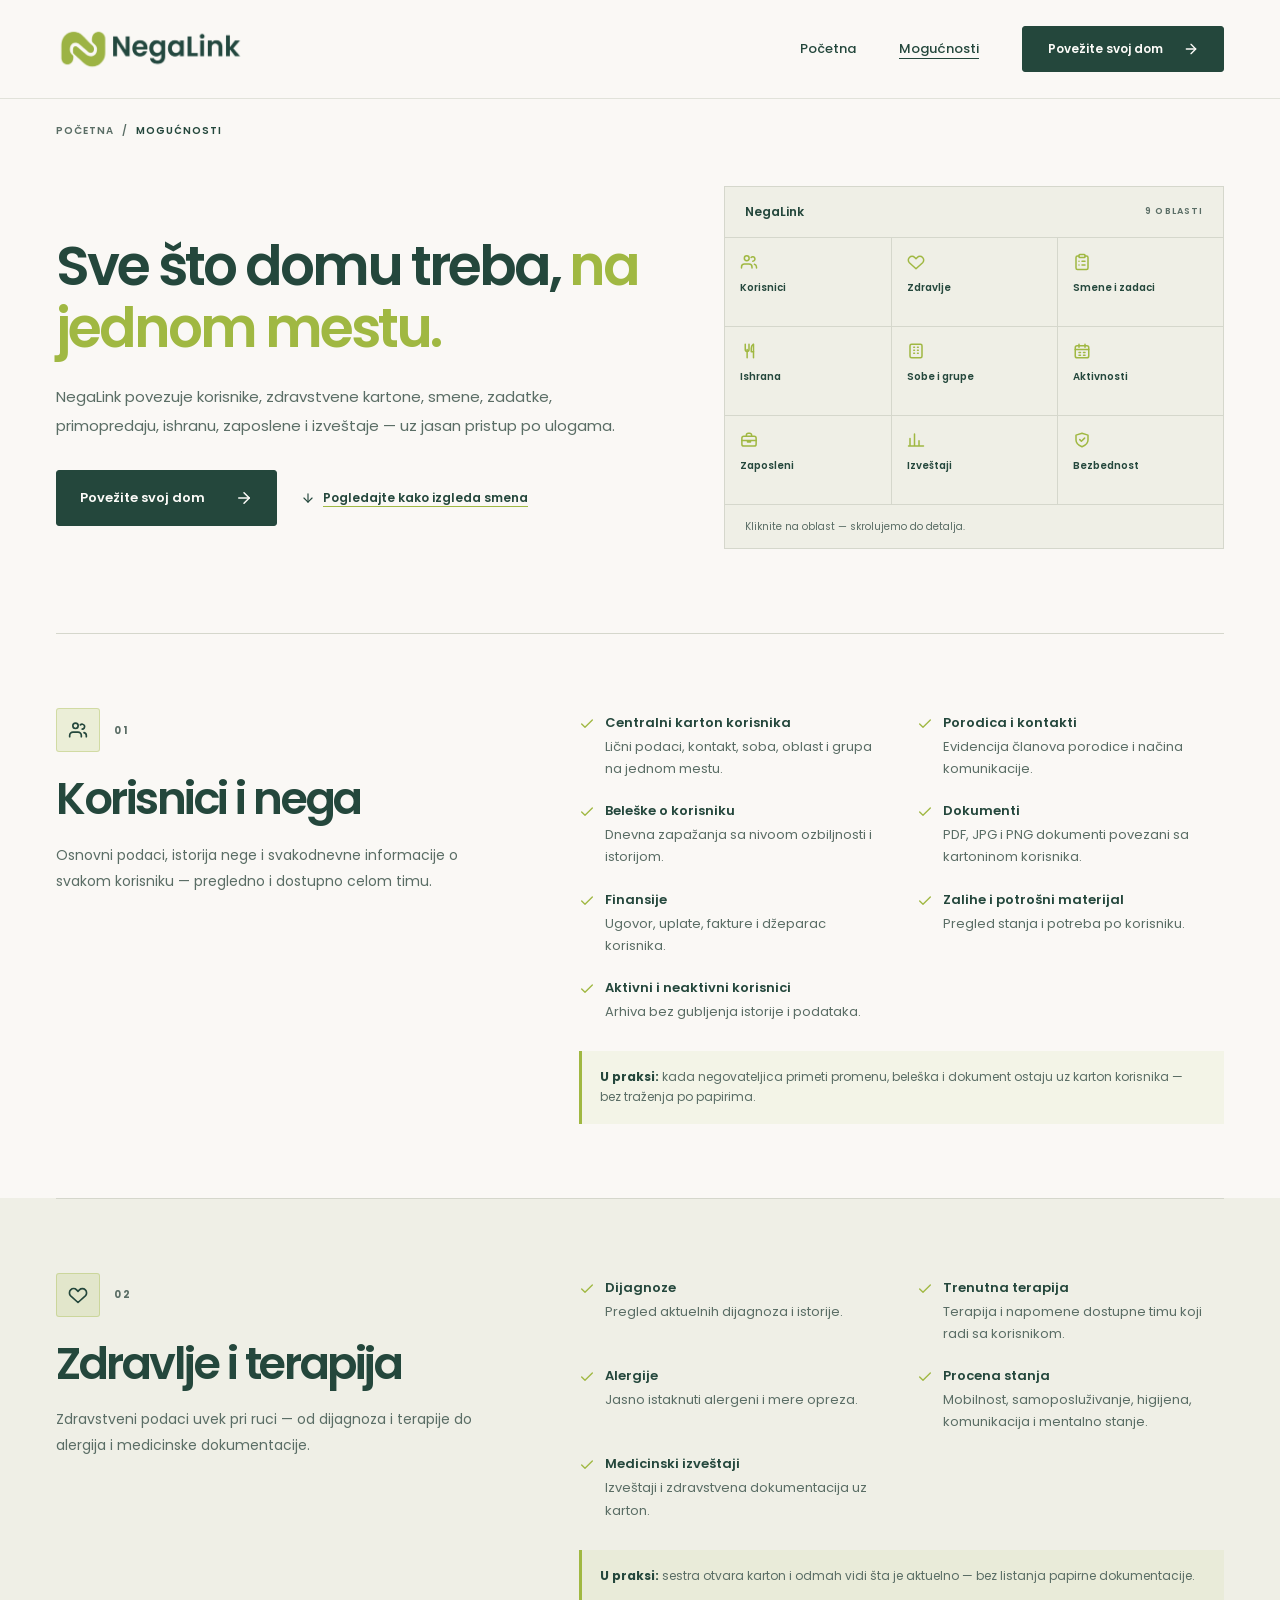
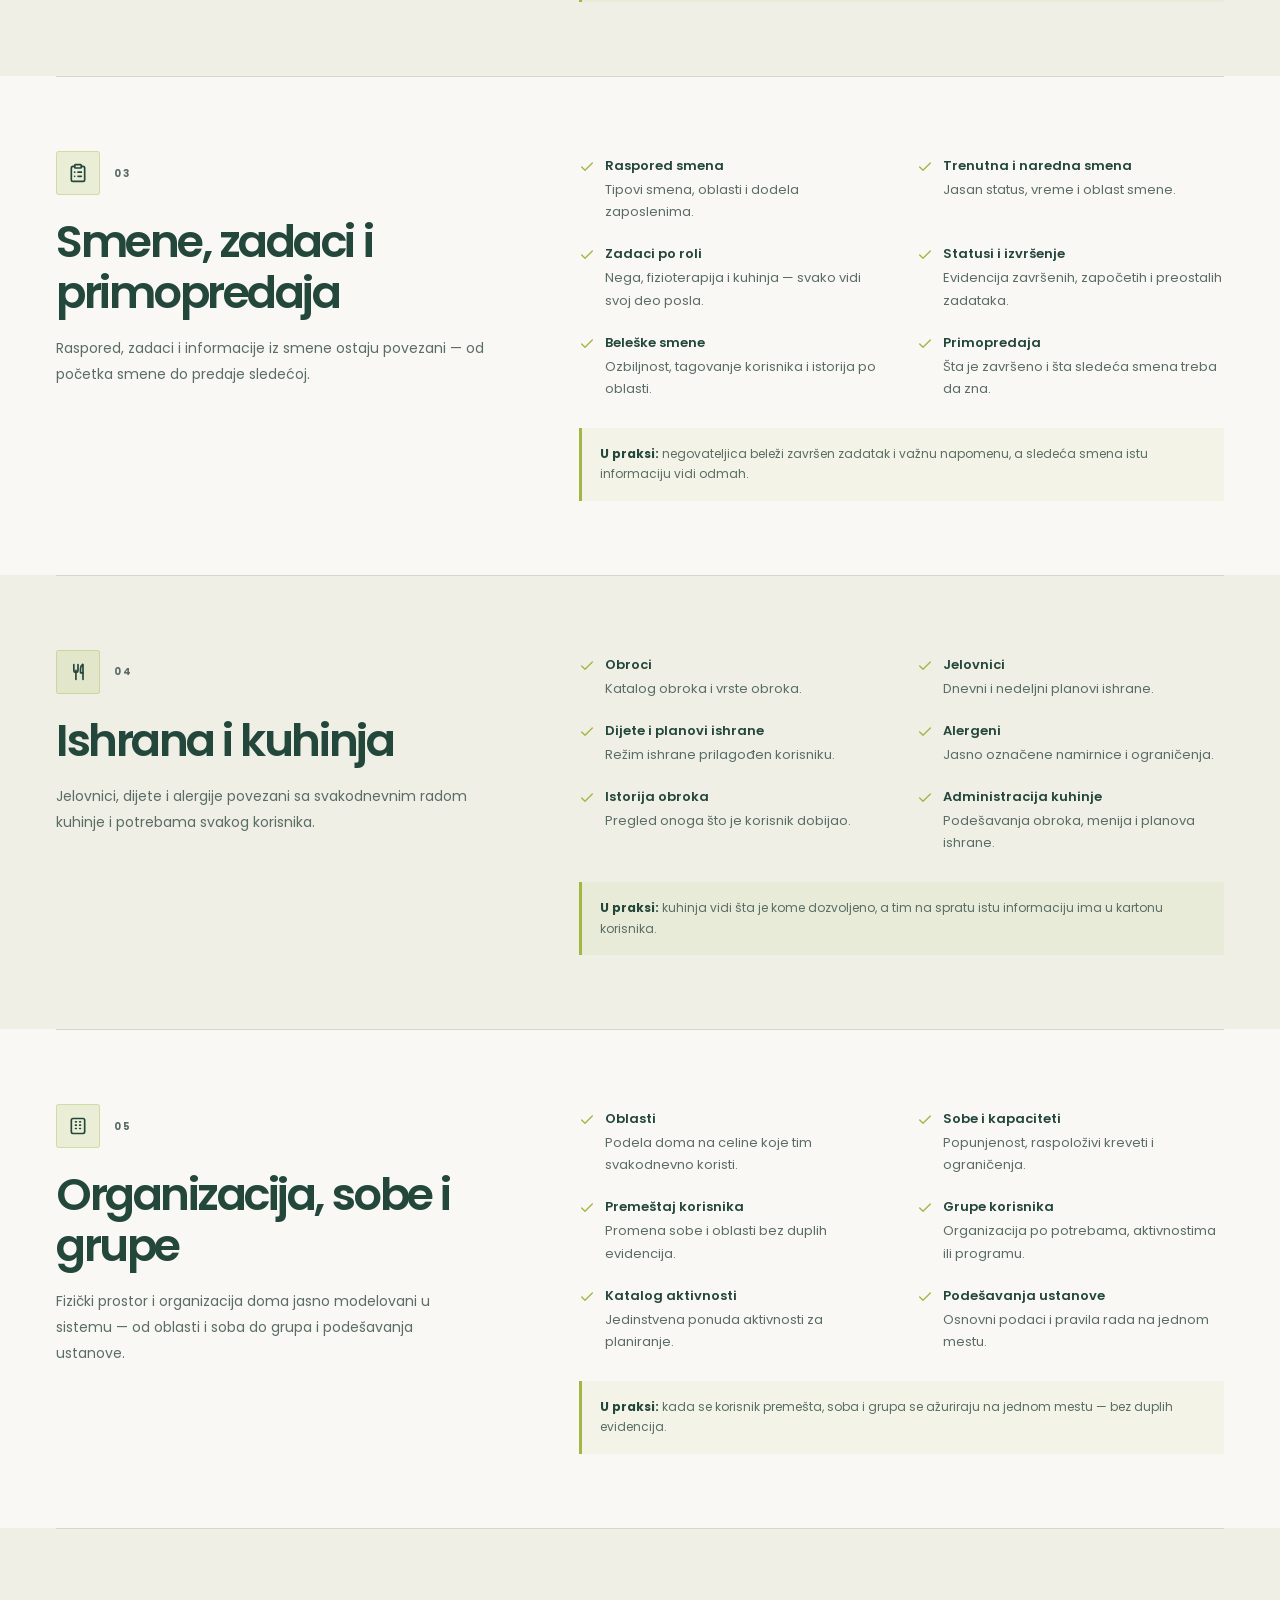
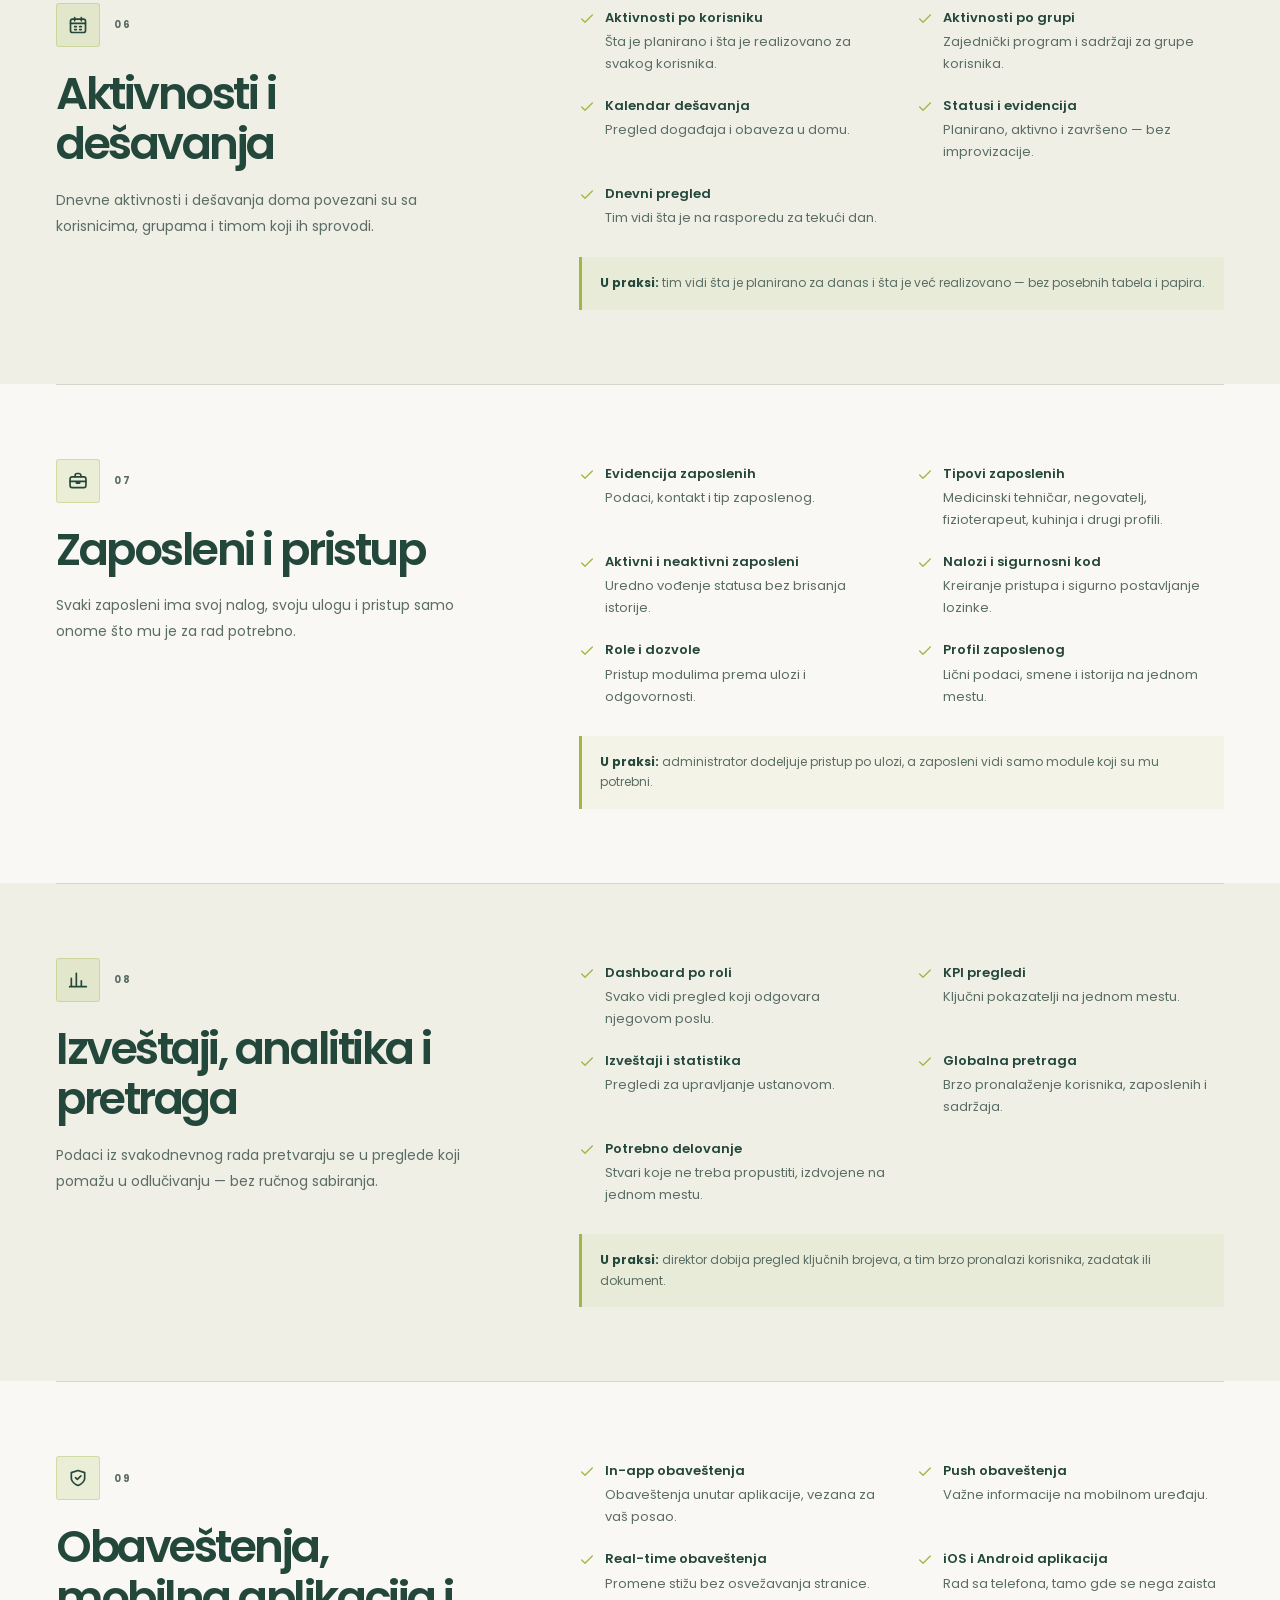
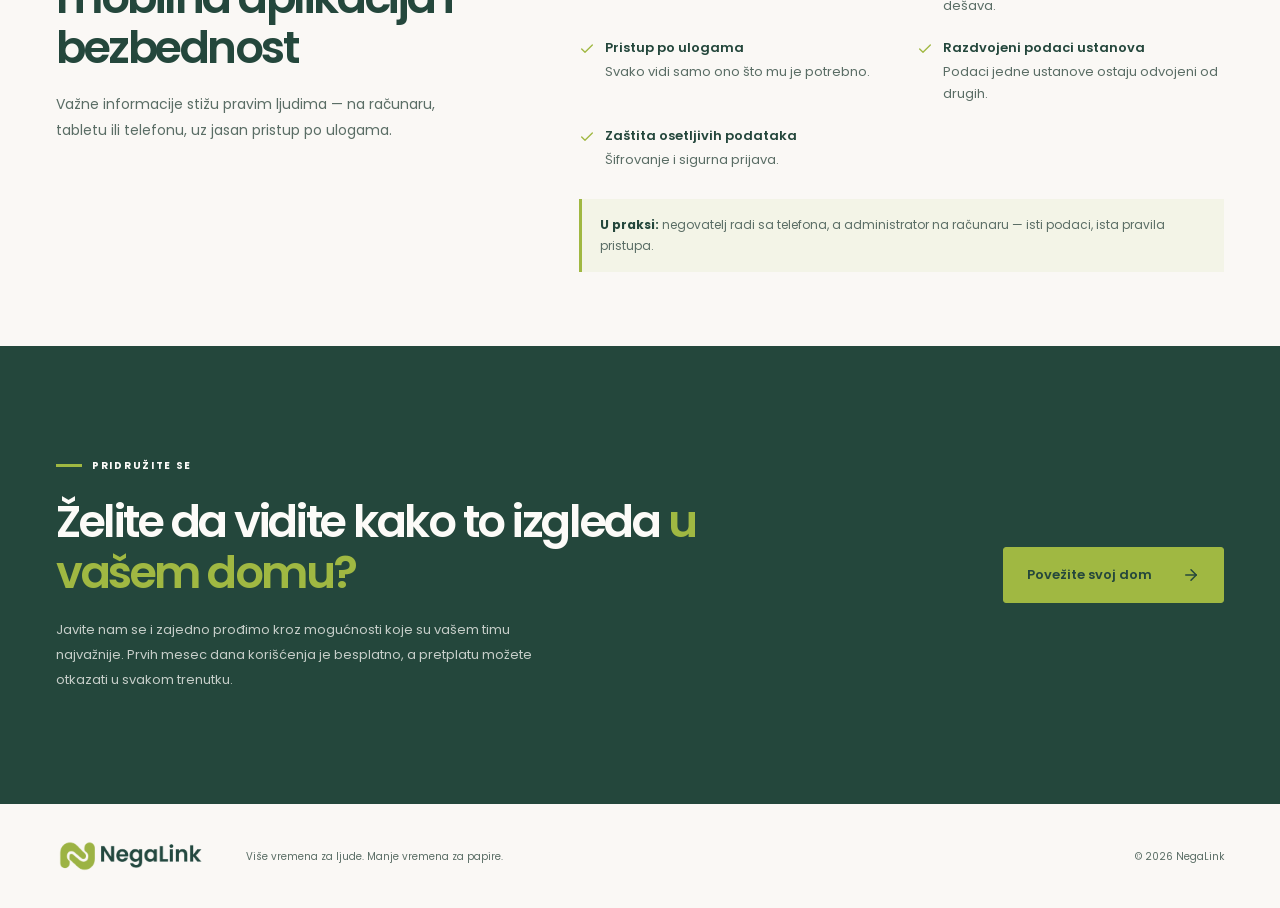
==== commit 4411fa45: "Remove capabilities hero eyebrow copy" ====
--- a/mogucnosti.html
+++ b/mogucnosti.html
@@ -41,11 +41,11 @@
       href="https://fonts.googleapis.com/css2?family=Poppins:wght@400;500;600;700&display=swap"
       rel="stylesheet"
     />
-    <link rel="stylesheet" href="css/styles.css?v=11" />
+    <link rel="stylesheet" href="css/styles.css?v=25" />
     <link rel="stylesheet" href="css/pricing.css?v=2" />
     <link rel="stylesheet" href="css/hero-demo.css?v=3" />
     <link rel="stylesheet" href="css/admin-demo.css?v=2" />
-    <link rel="stylesheet" href="css/ckiti-demo.css?v=6" />
+    <link rel="stylesheet" href="css/ckiti-demo.css?v=10" />
     <link rel="stylesheet" href="css/mogucnosti.css?v=5" />
 
     <title>Mogućnosti | NegaLink</title>
@@ -171,11 +171,6 @@
         <section class="cap-hero" aria-labelledby="cap-title">
           <div class="container cap-hero__inner">
             <div class="cap-hero__copy">
-              <p class="eyebrow">
-                <span aria-hidden="true"></span>
-                Mogućnosti
-              </p>
-
               <h1 id="cap-title">
                 Sve što domu treba, <em>na jednom mestu.</em>
               </h1>
@@ -1106,6 +1101,6 @@
       </footer>
     </div>
 
-    <script src="js/main.js?v=15"></script>
+    <script src="js/main.js?v=21"></script>
   </body>
 </html>
--- a/css/styles.css
+++ b/css/styles.css
@@ -11,7 +11,6 @@
   --nl-border: 70 12% 82%;
   --nl-shift-bg: 65 23% 92%;
   --nl-photo-hero: 75 16% 84%;
-  --nl-photo-story: 40 17% 88%;
   --nl-danger: 0 62% 79%;
 
   /* Geometrija i tipografija */
@@ -619,7 +618,7 @@
   }
 }
 .shift {
-  background: hsl(var(--nl-shift-bg));
+  background: hsl(var(--nl-bg));
 }
 
 .section-intro {
@@ -643,6 +642,1103 @@
   grid-template-columns: 0.85fr 1.15fr;
   gap: 7%;
   align-items: center;
+}
+
+/* Web / iOS / Android showcase ispod prikaza smene ----------------------- */
+.apps-showcase {
+  display: grid;
+  grid-template-columns: minmax(0, 0.85fr) minmax(0, 1.15fr);
+  gap: 7%;
+  align-items: center;
+  margin-top: 56px;
+  padding-top: 48px;
+  border-top: 1px solid hsl(var(--nl-border));
+}
+
+.apps-showcase__copy {
+  max-width: 480px;
+}
+
+.apps-showcase__title {
+  margin: 0;
+  color: hsl(var(--nl-fg));
+  font-size: clamp(24px, 2.4vw, 30px);
+  font-weight: 600;
+  line-height: 1.2;
+  letter-spacing: -0.02em;
+}
+
+.apps-showcase__title em {
+  color: hsl(var(--nl-accent));
+  font-style: normal;
+}
+
+.apps-showcase__lead {
+  margin: 16px 0 0;
+  color: hsl(var(--nl-muted-fg));
+  font-size: 13px;
+  line-height: 1.8;
+}
+
+.apps-showcase__platforms {
+  display: flex;
+  flex-wrap: wrap;
+  gap: 8px 16px;
+  margin: 18px 0 0;
+  padding: 0;
+  list-style: none;
+}
+
+.apps-showcase__platforms li {
+  display: inline-flex;
+  align-items: center;
+  gap: 6px;
+  color: hsl(var(--nl-muted-fg));
+  font-size: 10px;
+  font-weight: 600;
+  letter-spacing: 0.06em;
+  text-transform: uppercase;
+}
+
+.apps-showcase__platforms li::before {
+  content: '';
+  flex: 0 0 auto;
+  width: 5px;
+  height: 5px;
+  background: hsl(var(--nl-accent));
+  border-radius: 50%;
+}
+
+.apps-showcase__sync {
+  display: flex;
+  align-items: flex-start;
+  gap: 6px;
+  margin: 14px 0 0;
+  color: hsl(var(--nl-muted-fg));
+  font-size: 11px;
+  font-weight: 400;
+  line-height: 1.6;
+}
+
+.apps-showcase__sync svg {
+  flex: 0 0 auto;
+  margin-top: 1px;
+  color: hsl(var(--nl-accent));
+}
+
+.apps-showcase__media {
+  min-width: 0;
+  margin: 0;
+}
+
+.device-illustration {
+  position: relative;
+  width: 100%;
+  aspect-ratio: 2 / 1;
+}
+
+.device-illustration__stage {
+  position: absolute;
+  top: 0;
+  left: 0;
+  width: 706px;
+  height: 353px;
+  transform: scale(var(--device-scale, 1));
+  transform-origin: top left;
+}
+
+.device-laptop {
+  position: absolute;
+  top: 2%;
+  left: 3%;
+  width: 81%;
+  z-index: 1;
+}
+
+.device-laptop__screen {
+  position: relative;
+  width: 100%;
+  aspect-ratio: 16 / 9;
+  overflow: hidden;
+  background: #111214;
+  border: 6px solid #111214;
+  border-radius: 9px 9px 4px 4px;
+  box-shadow: 0 16px 26px hsl(var(--nl-primary) / 0.16);
+}
+
+.device-laptop__notch {
+  position: absolute;
+  top: 0;
+  left: 50%;
+  z-index: 3;
+  width: 34px;
+  height: 5px;
+  transform: translateX(-50%);
+  background: #111214;
+  border-radius: 0 0 5px 5px;
+}
+
+.device-laptop__base {
+  position: relative;
+  width: 106%;
+  height: 11px;
+  margin-left: -3%;
+  background: linear-gradient(180deg, #e7e9ec 0%, #c7cad0 50%, #a3a7ae 100%);
+  border-radius: 0 0 9px 9px;
+  box-shadow: 0 10px 16px hsl(var(--nl-primary) / 0.14);
+}
+
+.device-laptop__base::before {
+  content: '';
+  position: absolute;
+  top: 0;
+  left: 50%;
+  width: 16%;
+  height: 3px;
+  transform: translateX(-50%);
+  background: #8d9299;
+  border-radius: 0 0 4px 4px;
+}
+
+.mini-dash {
+  display: grid;
+  grid-template-columns: 70px minmax(0, 1fr);
+  height: 100%;
+  color: hsl(var(--nl-fg));
+  background: hsl(var(--nl-bg));
+  font-family: var(--nl-font);
+}
+
+.mini-side {
+  display: flex;
+  flex-direction: column;
+  gap: 6px;
+  padding: 9px 7px;
+  background: hsl(var(--nl-shift-bg));
+  border-right: 1px solid hsl(var(--nl-border) / 0.7);
+}
+
+.mini-logo {
+  width: 44px;
+  height: auto;
+  margin-bottom: 4px;
+}
+
+.mini-nav {
+  padding-left: 5px;
+  color: hsl(var(--nl-muted-fg));
+  font-size: 5.5px;
+  line-height: 1.2;
+  white-space: nowrap;
+}
+
+.mini-nav.is-active {
+  color: hsl(var(--nl-primary));
+  font-weight: 600;
+  border-left: 1.5px solid hsl(var(--nl-accent));
+}
+
+.mini-main {
+  display: flex;
+  flex-direction: column;
+  gap: 6px;
+  min-width: 0;
+  padding: 8px;
+}
+
+.mini-head {
+  display: flex;
+  align-items: flex-start;
+  justify-content: space-between;
+  gap: 6px;
+}
+
+.mini-eyebrow {
+  display: block;
+  color: hsl(var(--nl-muted-fg));
+  font-size: 4.5px;
+  letter-spacing: 0.04em;
+  text-transform: uppercase;
+}
+
+.mini-head strong {
+  display: block;
+  margin-top: 1.5px;
+  font-size: 10px;
+  line-height: 1.1;
+}
+
+.mini-date {
+  flex: 0 0 auto;
+  padding: 1.5px 4px;
+  color: hsl(var(--nl-muted-fg));
+  font-size: 4.5px;
+  background: hsl(var(--nl-primary-fg));
+  border: 1px solid hsl(var(--nl-border));
+}
+
+.mini-kpis {
+  display: grid;
+  grid-template-columns: repeat(4, minmax(0, 1fr));
+  gap: 5px;
+}
+
+.mini-kpi {
+  display: flex;
+  flex-direction: column;
+  gap: 1.5px;
+  min-width: 0;
+  padding: 5px;
+  background: hsl(var(--nl-primary-fg));
+  border: 1px solid hsl(var(--nl-border));
+  border-left: 2.5px solid hsl(var(--nl-accent));
+  border-radius: 3px;
+}
+
+.mini-kpi > span:first-child {
+  overflow: hidden;
+  color: hsl(var(--nl-muted-fg));
+  font-size: 4.6px;
+  font-weight: 600;
+  white-space: nowrap;
+  text-overflow: ellipsis;
+}
+
+.mini-kpi strong {
+  color: hsl(var(--nl-accent));
+  font-size: 12px;
+  line-height: 1;
+}
+
+.mini-kpi small {
+  overflow: hidden;
+  color: hsl(var(--nl-muted-fg));
+  font-size: 4.1px;
+  white-space: nowrap;
+  text-overflow: ellipsis;
+}
+
+.mini-kpi--alert {
+  border-left-color: #da1e28;
+}
+
+.mini-kpi--alert strong {
+  color: #da1e28;
+}
+
+.mini-progress {
+  display: block;
+  height: 2.5px;
+  margin-top: 2.5px;
+  overflow: hidden;
+  background: hsl(var(--nl-border));
+  border-radius: 2px;
+}
+
+.mini-progress b {
+  display: block;
+  height: 100%;
+  background: hsl(var(--nl-accent));
+}
+
+.mini-panels {
+  display: grid;
+  flex: 0 0 auto;
+  grid-template-columns: 1.05fr 0.95fr;
+  gap: 5px;
+  min-height: 0;
+}
+
+.mini-panel {
+  display: flex;
+  flex-direction: column;
+  gap: 4px;
+  min-width: 0;
+  min-height: 0;
+  padding: 6px;
+  background: hsl(var(--nl-primary-fg));
+  border: 1px solid hsl(var(--nl-border));
+  border-radius: 3px;
+}
+
+.mini-panel-head {
+  display: flex;
+  align-items: center;
+  justify-content: space-between;
+  gap: 5px;
+  padding-bottom: 4px;
+  border-bottom: 1px solid hsl(var(--nl-border) / 0.7);
+}
+
+.mini-panel-head strong {
+  overflow: hidden;
+  font-size: 6.2px;
+  font-weight: 600;
+  white-space: nowrap;
+  text-overflow: ellipsis;
+}
+
+.mini-panel-head span {
+  color: hsl(var(--nl-muted-fg));
+  font-size: 4.8px;
+  white-space: nowrap;
+}
+
+.mini-task {
+  display: flex;
+  align-items: center;
+  gap: 4px;
+  min-width: 0;
+  color: hsl(var(--nl-fg));
+  font-size: 5.2px;
+  line-height: 1.2;
+}
+
+.mini-task span {
+  overflow: hidden;
+  flex: 1 1 auto;
+  white-space: nowrap;
+  text-overflow: ellipsis;
+}
+
+.mini-task time {
+  color: hsl(var(--nl-muted-fg));
+  font-size: 4.4px;
+  white-space: nowrap;
+}
+
+.mini-check {
+  flex: 0 0 auto;
+  width: 6px;
+  height: 6px;
+  border: 1px solid hsl(var(--nl-border));
+  border-radius: 50%;
+}
+
+.mini-check--done {
+  background: hsl(var(--nl-accent));
+  border-color: hsl(var(--nl-accent));
+}
+
+.mini-check--progress {
+  border-color: #0f62fe;
+}
+
+.mini-check--progress::after {
+  content: '';
+  display: block;
+  width: 2.5px;
+  height: 2.5px;
+  margin: 1px auto;
+  background: #0f62fe;
+  border-radius: 50%;
+}
+
+.mini-person {
+  display: flex;
+  align-items: center;
+  gap: 4px;
+  min-width: 0;
+  font-size: 5.2px;
+}
+
+.mini-person > span:nth-child(2) {
+  overflow: hidden;
+  flex: 1 1 auto;
+  white-space: nowrap;
+  text-overflow: ellipsis;
+}
+
+.mini-person small {
+  color: hsl(var(--nl-muted-fg));
+  font-size: 4px;
+  white-space: nowrap;
+}
+
+.mini-avatar {
+  display: inline-flex;
+  flex: 0 0 auto;
+  align-items: center;
+  justify-content: center;
+  width: 11px;
+  height: 11px;
+  color: hsl(var(--nl-primary-fg));
+  font-size: 3.3px;
+  font-weight: 600;
+  background: hsl(var(--nl-accent));
+  border-radius: 50%;
+}
+
+.mini-avatar--blue {
+  background: #0f62fe;
+}
+
+.mini-note {
+  margin-top: auto;
+  padding: 4px;
+  background: hsl(var(--nl-accent) / 0.08);
+  border-left: 1.5px solid hsl(var(--nl-accent));
+  border-radius: 2px;
+}
+
+.mini-note strong {
+  display: block;
+  color: hsl(var(--nl-primary));
+  font-size: 5px;
+}
+
+.mini-note span {
+  display: block;
+  overflow: hidden;
+  margin-top: 1px;
+  color: hsl(var(--nl-muted-fg));
+  font-size: 4.3px;
+  white-space: nowrap;
+  text-overflow: ellipsis;
+}
+
+.mini-panel-foot {
+  display: flex;
+  align-items: center;
+  gap: 5px;
+  margin-top: auto;
+  padding-top: 4px;
+  color: hsl(var(--nl-muted-fg));
+  font-size: 4.4px;
+  white-space: nowrap;
+  border-top: 1px solid hsl(var(--nl-border) / 0.7);
+}
+
+.mini-panel-foot span {
+  flex: 0 0 auto;
+}
+
+.mini-panel-foot .mini-progress {
+  flex: 1 1 auto;
+  margin-top: 0;
+}
+
+.mini-meal {
+  display: flex;
+  align-items: center;
+  justify-content: space-between;
+  gap: 4px;
+  padding: 4px;
+  color: hsl(var(--nl-muted-fg));
+  font-size: 4.2px;
+  background: hsl(var(--nl-shift-bg));
+  border: 1px solid hsl(var(--nl-border) / 0.7);
+  border-radius: 2px;
+}
+
+.mini-meal strong {
+  color: hsl(var(--nl-primary));
+  font-size: 5px;
+}
+
+.mini-meal small {
+  color: hsl(var(--nl-muted-fg));
+  font-size: 3.6px;
+  white-space: nowrap;
+}
+
+.mini-quick {
+  display: grid;
+  grid-template-columns: repeat(3, minmax(0, 1fr));
+  gap: 5px;
+  margin-top: auto;
+}
+
+.mini-quick-card {
+  min-width: 0;
+  padding: 5px 6px;
+  background: hsl(var(--nl-primary-fg));
+  border: 1px solid hsl(var(--nl-border));
+  border-radius: 3px;
+}
+
+.mini-quick-card span {
+  display: block;
+  overflow: hidden;
+  color: hsl(var(--nl-muted-fg));
+  font-size: 4.2px;
+  letter-spacing: 0.03em;
+  text-transform: uppercase;
+  white-space: nowrap;
+  text-overflow: ellipsis;
+}
+
+.mini-quick-card strong {
+  display: block;
+  margin-top: 1px;
+  overflow: hidden;
+  color: hsl(var(--nl-primary));
+  font-size: 8.5px;
+  white-space: nowrap;
+  text-overflow: ellipsis;
+}
+
+.mini-quick-card small {
+  display: block;
+  overflow: hidden;
+  color: hsl(var(--nl-muted-fg));
+  font-size: 4px;
+  white-space: nowrap;
+  text-overflow: ellipsis;
+}
+
+.device-phone {
+  position: absolute;
+  right: 0;
+  bottom: 0;
+  z-index: 2;
+  height: 78%;
+  aspect-ratio: 9 / 19.2;
+  padding: 4px;
+  background: #101113;
+  border-radius: 22px;
+  box-shadow: 0 18px 30px hsl(var(--nl-primary) / 0.2);
+}
+
+.device-phone::before,
+.device-phone::after {
+  content: '';
+  position: absolute;
+  width: 2px;
+  background: #2a2b2e;
+}
+
+.device-phone::before {
+  top: 22%;
+  left: -2px;
+  height: 18px;
+  border-radius: 2px 0 0 2px;
+}
+
+.device-phone::after {
+  top: 30%;
+  right: -2px;
+  height: 26px;
+  border-radius: 0 2px 2px 0;
+}
+
+.device-phone__island {
+  position: absolute;
+  top: 9px;
+  left: 50%;
+  z-index: 3;
+  width: 34%;
+  height: 4px;
+  transform: translateX(-50%);
+  background: #101113;
+  border-radius: 999px;
+}
+
+.mini-phone {
+  display: flex;
+  flex-direction: column;
+  gap: 3px;
+  height: 100%;
+  overflow: hidden;
+  padding: 16px 5px 5px;
+  background: hsl(var(--nl-bg));
+  border-radius: 18px;
+}
+
+.mini-phone-top {
+  display: flex;
+  align-items: center;
+  justify-content: space-between;
+}
+
+.mini-phone .mini-logo {
+  width: 34px;
+  margin: 0;
+}
+
+.mini-phone .mini-avatar {
+  width: 10px;
+  height: 10px;
+  font-size: 3px;
+}
+
+.mini-phone-eyebrow {
+  color: hsl(var(--nl-muted-fg));
+  font-size: 3.6px;
+  letter-spacing: 0.04em;
+  text-transform: uppercase;
+}
+
+.mini-phone-kpis {
+  display: grid;
+  grid-template-columns: repeat(2, minmax(0, 1fr));
+  gap: 3px;
+}
+
+.mini-phone-kpis .mini-kpi {
+  padding: 3px;
+}
+
+.mini-phone-kpis .mini-kpi > span:first-child {
+  font-size: 3px;
+}
+
+.mini-phone-kpis .mini-kpi strong {
+  font-size: 6.2px;
+}
+
+.mini-phone-kpis .mini-kpi small {
+  font-size: 2.7px;
+}
+
+.mini-phone-section {
+  display: flex;
+  flex-direction: column;
+  gap: 2px;
+  padding: 4px;
+  background: hsl(var(--nl-primary-fg));
+  border: 1px solid hsl(var(--nl-border));
+  border-radius: 3px;
+}
+
+.mini-phone-section .mini-panel-head strong {
+  font-size: 3.6px;
+}
+
+.mini-phone-section .mini-panel-head span {
+  font-size: 3px;
+}
+
+.mini-phone-section .mini-task {
+  gap: 2px;
+  font-size: 3px;
+}
+
+.mini-phone-section .mini-task time {
+  font-size: 2.6px;
+}
+
+.mini-phone-section .mini-check {
+  width: 4px;
+  height: 4px;
+}
+
+.mini-phone-shift {
+  display: flex;
+  align-items: center;
+  justify-content: space-between;
+  gap: 3px;
+  padding: 4px;
+  background: hsl(var(--nl-primary-fg));
+  border: 1px solid hsl(var(--nl-border));
+  border-radius: 3px;
+}
+
+.mini-phone-shift span {
+  display: block;
+  color: hsl(var(--nl-muted-fg));
+  font-size: 2.8px;
+  letter-spacing: 0.03em;
+  text-transform: uppercase;
+}
+
+.mini-phone-shift strong {
+  display: block;
+  color: hsl(var(--nl-primary));
+  font-size: 4.4px;
+  white-space: nowrap;
+}
+
+.mini-phone-shift small {
+  color: hsl(var(--nl-muted-fg));
+  font-size: 2.5px;
+  white-space: nowrap;
+}
+
+.mini-phone-actions {
+  display: grid;
+  grid-template-columns: repeat(2, minmax(0, 1fr));
+  gap: 3px;
+}
+
+.mini-phone-actions span {
+  padding: 4px 2px;
+  color: hsl(var(--nl-primary));
+  font-size: 3px;
+  font-weight: 600;
+  text-align: center;
+  white-space: nowrap;
+  background: hsl(var(--nl-accent) / 0.14);
+  border: 1px solid hsl(var(--nl-accent) / 0.35);
+  border-radius: 2px;
+}
+
+.mini-phone-meal {
+  display: flex;
+  align-items: center;
+  justify-content: space-between;
+  gap: 3px;
+  padding: 3px 4px;
+  background: hsl(var(--nl-shift-bg));
+  border: 1px solid hsl(var(--nl-border) / 0.7);
+  border-radius: 2px;
+}
+
+.mini-phone-meal span {
+  color: hsl(var(--nl-muted-fg));
+  font-size: 2.8px;
+}
+
+.mini-phone-meal strong {
+  color: hsl(var(--nl-primary));
+  font-size: 3.1px;
+  white-space: nowrap;
+}
+
+.mini-phone-team {
+  display: flex;
+  align-items: center;
+  gap: 4px;
+  padding: 4px;
+  background: hsl(var(--nl-primary-fg));
+  border: 1px solid hsl(var(--nl-border));
+  border-radius: 3px;
+}
+
+.mini-phone-team-avatars {
+  display: flex;
+  flex: 0 0 auto;
+}
+
+.mini-phone-team-avatars .mini-avatar {
+  border: 1px solid hsl(var(--nl-primary-fg));
+}
+
+.mini-phone-team-avatars .mini-avatar + .mini-avatar {
+  margin-left: -3px;
+}
+
+.mini-phone-team > div:last-child span {
+  display: block;
+  color: hsl(var(--nl-muted-fg));
+  font-size: 2.6px;
+}
+
+.mini-phone-team > div:last-child strong {
+  display: block;
+  color: hsl(var(--nl-primary));
+  font-size: 3.4px;
+}
+
+.mini-phone-note {
+  margin-top: auto;
+  padding: 3px;
+  background: hsl(var(--nl-accent) / 0.1);
+  border-left: 1.5px solid hsl(var(--nl-accent));
+  border-radius: 2px;
+}
+
+.mini-phone-note strong {
+  display: block;
+  color: hsl(var(--nl-primary));
+  font-size: 3.2px;
+}
+
+.mini-phone-note span {
+  display: block;
+  margin-top: 1px;
+  color: hsl(var(--nl-muted-fg));
+  font-size: 2.8px;
+}
+
+.mini-phone-nav {
+  display: flex;
+  align-items: center;
+  justify-content: space-between;
+  margin-top: 3px;
+  padding-top: 3px;
+  color: hsl(var(--nl-muted-fg));
+  font-size: 2.8px;
+  border-top: 1px solid hsl(var(--nl-border) / 0.7);
+}
+
+.mini-phone-nav .is-active {
+  color: hsl(var(--nl-accent));
+  font-weight: 600;
+}
+
+@media (max-width: 1100px) {
+  .apps-showcase {
+    grid-template-columns: 1fr;
+    gap: 30px;
+  }
+
+  .apps-showcase__copy {
+    max-width: 680px;
+    margin-inline: auto;
+  }
+
+  .device-illustration {
+    max-width: 760px;
+    margin-inline: auto;
+  }
+}
+
+@media (max-width: 800px) {
+  .device-illustration {
+    aspect-ratio: 1.5 / 1;
+  }
+
+  .device-illustration__stage {
+    inset: 0;
+    width: 100%;
+    height: 100%;
+    transform: none;
+  }
+
+  .device-laptop {
+    top: 3%;
+    width: 84%;
+  }
+
+  .device-laptop__screen {
+    border-width: 4px;
+    border-radius: 7px 7px 3px 3px;
+  }
+
+  .device-laptop__notch {
+    width: 24px;
+    height: 4px;
+  }
+
+  .device-laptop__base {
+    height: 8px;
+  }
+
+  .mini-dash {
+    grid-template-columns: minmax(0, 1fr);
+  }
+
+  .mini-side {
+    display: none;
+  }
+
+  .mini-main {
+    gap: 3px;
+    padding: 4px;
+  }
+
+  .mini-head strong {
+    font-size: 5.5px;
+  }
+
+  .mini-eyebrow,
+  .mini-date {
+    font-size: 3px;
+  }
+
+  .mini-kpi {
+    padding: 2px;
+  }
+
+  .mini-kpi > span:first-child {
+    font-size: 2.8px;
+  }
+
+  .mini-kpi strong {
+    font-size: 5.5px;
+  }
+
+  .mini-kpi small {
+    font-size: 2.5px;
+  }
+
+  .mini-panels {
+    grid-template-columns: minmax(0, 1fr);
+  }
+
+  .mini-panels .mini-panel:nth-child(2) {
+    display: none;
+  }
+
+  .mini-panel .mini-task:nth-child(n + 6) {
+    display: none;
+  }
+
+  .mini-quick {
+    display: none;
+  }
+
+  .mini-phone-section .mini-task:nth-child(5) {
+    display: none;
+  }
+
+  .mini-phone-shift {
+    padding: 3px;
+  }
+
+  .mini-phone-shift span {
+    font-size: 2px;
+  }
+
+  .mini-phone-shift strong {
+    font-size: 3.2px;
+  }
+
+  .mini-phone-shift small {
+    font-size: 1.8px;
+  }
+
+  .mini-phone-actions,
+  .mini-phone-meal,
+  .mini-phone-team,
+  .mini-phone-note {
+    display: none;
+  }
+
+  .device-phone {
+    height: 80%;
+    padding: 3px;
+    border-radius: 16px;
+  }
+
+  .device-phone::before,
+  .device-phone::after {
+    display: none;
+  }
+
+  .device-phone__island {
+    top: 6px;
+    height: 3px;
+  }
+
+  .mini-phone {
+    gap: 2px;
+    padding: 10px 3px 3px;
+    border-radius: 13px;
+  }
+
+  .mini-phone .mini-logo {
+    width: 26px;
+  }
+
+  .mini-phone .mini-avatar {
+    width: 7px;
+    height: 7px;
+    font-size: 2.2px;
+  }
+
+  .mini-phone-eyebrow {
+    font-size: 2.6px;
+  }
+
+  .mini-phone-kpis {
+    gap: 2px;
+  }
+
+  .mini-phone-kpis .mini-kpi {
+    padding: 2px;
+    border-left-width: 1.5px;
+  }
+
+  .mini-phone-kpis .mini-kpi > span:first-child {
+    font-size: 2.2px;
+  }
+
+  .mini-phone-kpis .mini-kpi strong {
+    font-size: 4.5px;
+  }
+
+  .mini-phone-kpis .mini-kpi small {
+    font-size: 2px;
+  }
+
+  .mini-phone-section {
+    gap: 1px;
+    padding: 3px;
+  }
+
+  .mini-phone-section .mini-panel-head strong {
+    font-size: 2.8px;
+  }
+
+  .mini-phone-section .mini-panel-head span {
+    font-size: 2.2px;
+  }
+
+  .mini-phone-section .mini-task {
+    font-size: 2.3px;
+  }
+
+  .mini-phone-section .mini-task time {
+    font-size: 2px;
+  }
+
+  .mini-phone-section .mini-check {
+    width: 3px;
+    height: 3px;
+  }
+
+  .mini-phone-note {
+    padding: 2px;
+  }
+
+  .mini-phone-note strong {
+    font-size: 2.3px;
+  }
+
+  .mini-phone-note span {
+    font-size: 2.1px;
+  }
+
+  .mini-phone-nav {
+    margin-top: 2px;
+    padding-top: 2px;
+    font-size: 2px;
+  }
+}
+
+@media (max-width: 340px) {
+  .mini-panel .mini-task:nth-child(5) {
+    display: none;
+  }
+
+  .mini-panel-foot {
+    display: none;
+  }
+}
+
+@media (max-width: 800px) {
+  .apps-showcase {
+    grid-template-columns: 1fr;
+    gap: 26px;
+    margin-top: 36px;
+    padding-top: 32px;
+  }
+
+  .apps-showcase__copy {
+    max-width: none;
+  }
+
+  .apps-showcase__title {
+    font-size: 24px;
+  }
+
+  .apps-showcase__lead {
+    font-size: 12.5px;
+  }
+
+  .apps-showcase__platforms {
+    gap: 6px 12px;
+  }
+
+  .apps-showcase__platforms li {
+    font-size: 9px;
+  }
+
+  .apps-showcase__sync {
+    font-size: 10.5px;
+  }
 }
 
 .moments {
@@ -1137,69 +2233,60 @@
   }
 
   .demo-content {
-    grid-template-columns: 85px 1fr;
-  }
-
+    grid-template-columns: 1fr;
+  }
+
+  /* Prvi i treći demo nemaju bočnu navigaciju na mobilnom. */
   .demo-side {
-    padding: 22px 8px;
-    font-size: 9px;
-  }
-
-  .demo-main {
-    padding: 20px 14px;
-  }
-
-  .demo-top h3 {
-    font-size: 15px;
-  }
-}
-
-@media (max-width: 380px) {
-  .demo-side {
+    display: none;
+  }
+
+  /* Samo drugi demo (11:30) ima tabove Zadaci / Raspored / Beleške. */
+  .demo-side--tabs {
     display: flex;
     flex-direction: row;
     align-items: center;
     gap: 14px;
     padding: 10px 14px;
-    font-size: 8px;
+    font-size: 9px;
     border-right: 0;
     border-bottom: 1px solid hsl(var(--nl-border));
     overflow-x: auto;
   }
 
-  .demo-side > span,
-  .demo-side-item {
+  .demo-side--tabs > span,
+  .demo-side--tabs .demo-side-item {
     flex: 0 0 auto;
   }
 
-  .demo-side span {
+  .demo-side--tabs span {
     padding-left: 0;
   }
 
-  .demo-side .demo-side-active {
-    padding-left: 0;
-    border-left: 0;
-  }
-
-  .demo-side-item {
+  .demo-side--tabs .demo-side-item {
     width: auto;
     padding: 0;
     border-left: 0;
   }
 
-  .demo-side-item.is-active {
+  .demo-side--tabs .demo-side-item.is-active {
     border-left: 0;
   }
 
-  .demo-side-item .icon {
+  .demo-side--tabs .demo-side-item .icon {
     width: 13px;
     height: 13px;
   }
 
-  .demo-content {
-    grid-template-columns: 1fr;
-  }
-}
+  .demo-main {
+    padding: 20px 14px;
+  }
+
+  .demo-top h3 {
+    font-size: 15px;
+  }
+}
+
 .photo-frame {
   position: relative;
   display: flex;
@@ -1228,7 +2315,7 @@
   height: 100%;
   object-fit: cover;
 }
-/* Pre priče osnivača ------------------------------------------------------ */
+/* Pre NegaLinka ----------------------------------------------------------- */
 .friction {
   color: hsl(var(--nl-primary-fg));
   background: hsl(var(--nl-primary));
@@ -1352,71 +2439,290 @@
   }
 }
 
-.story-grid {
+/* Šta je NegaLink — za domove u Srbiji ------------------------------------ */
+.about {
+  background: hsl(var(--nl-shift-bg));
+}
+
+.about__head {
   display: grid;
-  grid-template-columns: 1fr 1fr;
-  gap: 11%;
-  align-items: center;
-}
-
-.story-photo {
-  width: min(100%, 440px);
-  aspect-ratio: 1064 / 1600;
-  min-height: 0;
-  margin-inline: auto;
-  background: hsl(var(--nl-photo-story));
-}
-
-/* Portret se prikazuje u celini — okvir ima isti odnos strana kao slika. */
-.story-photo .photo-frame__image {
-  object-position: 50% 50%;
-}
-
-.story-copy {
-  max-width: 510px;
-}
-
-.story-rule {
-  height: 1px;
-  margin: 35px 0;
+  grid-template-columns: minmax(0, 1.05fr) minmax(0, 0.95fr);
+  gap: 6%;
+  align-items: center;
+  margin-bottom: 44px;
+}
+
+.about__intro {
+  max-width: 600px;
+}
+
+.about__lead {
+  margin: 22px 0 0;
+  color: hsl(var(--nl-muted-fg));
+  font-size: 14px;
+  line-height: 1.8;
+}
+
+.about__media {
+  margin: 0;
+  overflow: hidden;
+  aspect-ratio: 16 / 10;
+  background: hsl(var(--nl-shift-bg));
+  border-radius: var(--nl-radius);
+}
+
+.about__media img {
+  width: 100%;
+  height: 100%;
+  object-fit: cover;
+  object-position: 62% 50%;
+}
+
+.about__grid {
+  display: grid;
+  grid-template-columns: repeat(2, minmax(0, 1fr));
+  gap: 18px;
+}
+
+.about-card {
+  display: flex;
+  flex-direction: column;
+  gap: 14px;
+  padding: 20px;
+  background: hsl(var(--nl-primary-fg));
+  border: 1px solid hsl(var(--nl-border));
+  border-radius: var(--nl-radius);
+}
+
+.about-card--alert {
+  border-color: rgba(218, 30, 40, 0.35);
+}
+
+.about-card__head {
+  display: flex;
+  align-items: baseline;
+  justify-content: space-between;
+  gap: 10px;
+  padding-bottom: 10px;
+  border-bottom: 1px solid hsl(var(--nl-border) / 0.75);
+}
+
+.about-card__label {
+  color: hsl(var(--nl-muted-fg));
+  font-size: 9.5px;
+  font-weight: 600;
+  letter-spacing: 0.08em;
+  text-transform: uppercase;
+}
+
+.about-card__meta {
+  color: hsl(var(--nl-muted-fg));
+  font-size: 10px;
+  white-space: nowrap;
+}
+
+.about-card__meta--alert {
+  color: #da1e28;
+  font-weight: 600;
+}
+
+.about-card__note {
+  margin: auto 0 0;
+  color: hsl(var(--nl-muted-fg));
+  font-size: 11.5px;
+  line-height: 1.6;
+}
+
+.about-shift {
+  display: flex;
+  flex-direction: column;
+  gap: 8px;
+  margin: 0;
+  padding: 0;
+  list-style: none;
+}
+
+.about-shift__row {
+  display: flex;
+  align-items: center;
+  gap: 8px;
+  min-width: 0;
+}
+
+.about-avatar {
+  display: inline-flex;
+  flex: 0 0 auto;
+  align-items: center;
+  justify-content: center;
+  width: 22px;
+  height: 22px;
+  color: hsl(var(--nl-primary-fg));
+  font-size: 7.5px;
+  font-weight: 600;
+  border-radius: 50%;
+  background: hsl(var(--nl-accent));
+}
+
+.about-avatar--blue {
+  background: #0f62fe;
+}
+
+.about-shift__name {
+  overflow: hidden;
+  color: hsl(var(--nl-fg));
+  font-size: 12px;
+  font-weight: 600;
+  white-space: nowrap;
+  text-overflow: ellipsis;
+}
+
+.about-shift__role {
+  margin-left: auto;
+  color: hsl(var(--nl-muted-fg));
+  font-size: 10px;
+  white-space: nowrap;
+}
+
+.about-tasks {
+  display: flex;
+  flex-direction: column;
+  gap: 8px;
+}
+
+.about-tasks__bar {
+  display: flex;
+  height: 8px;
+  overflow: hidden;
   background: hsl(var(--nl-border));
-}
-
-.story-text {
+  border-radius: 4px;
+}
+
+.about-tasks__done {
+  background: hsl(var(--nl-accent));
+}
+
+.about-tasks__assigned {
+  background: hsl(var(--nl-accent) / 0.45);
+}
+
+.about-tasks__legend {
+  color: hsl(var(--nl-muted-fg));
+  font-size: 10px;
+  line-height: 1.5;
+}
+
+.about-note {
   margin: 0;
-  color: hsl(var(--nl-muted-fg));
-  font-size: 17px;
-  line-height: 1.9;
-}
-
-.story-signature {
-  margin: 34px 0 0;
+  padding-left: 10px;
+  color: hsl(var(--nl-fg));
   font-size: 12px;
-  font-weight: 600;
-}
-
-.story-signature span {
-  color: hsl(var(--nl-muted-fg));
-  font-weight: 400;
+  line-height: 1.6;
+  border-left: 2px solid hsl(var(--nl-accent) / 0.6);
+}
+
+.about-note cite {
+  display: block;
+  margin-top: 4px;
+  color: hsl(var(--nl-muted-fg));
+  font-size: 10px;
+  font-style: normal;
+}
+
+.about-actions {
+  display: flex;
+  flex-direction: column;
+  gap: 6px;
+  margin: 0;
+  padding: 0;
+  list-style: none;
+}
+
+.about-actions li {
+  position: relative;
+  padding-left: 12px;
+  color: hsl(var(--nl-muted-fg));
+  font-size: 11px;
+  line-height: 1.5;
+}
+
+.about-actions li::before {
+  content: '';
+  position: absolute;
+  top: 5px;
+  left: 0;
+  width: 5px;
+  height: 5px;
+  border-radius: 50%;
+  background: #da1e28;
+}
+
+.about-actions strong {
+  color: hsl(var(--nl-fg));
+  font-weight: 600;
+}
+
+.about__foot {
+  display: flex;
+  flex-wrap: wrap;
+  align-items: center;
+  justify-content: space-between;
+  gap: 10px 24px;
+  margin-top: 30px;
+}
+
+.about__closing {
+  display: flex;
+  align-items: center;
+  gap: 10px;
+  margin: 0;
+  color: hsl(var(--nl-primary));
+  font-size: 14px;
+  font-weight: 600;
+}
+
+.about__closing svg {
+  flex: 0 0 auto;
+  color: hsl(var(--nl-accent));
+}
+
+.about__disclaimer {
+  color: hsl(var(--nl-muted-fg));
+  font-size: 10px;
+  letter-spacing: 0.02em;
 }
 
 @media (max-width: 800px) {
-  .story-grid {
+  .about__head {
     grid-template-columns: 1fr;
-    gap: 38px;
-  }
-
-  .story-photo {
-    width: min(100%, 380px);
-    min-height: 0;
-  }
-
-  .story-copy {
-    order: -1;
-  }
-
-  .story-text {
-    font-size: 15px;
+    gap: 24px;
+    margin-bottom: 28px;
+  }
+
+  .about__intro {
+    max-width: none;
+  }
+
+  .about__media {
+    aspect-ratio: 16 / 9;
+  }
+
+  .about__grid {
+    grid-template-columns: 1fr;
+    gap: 12px;
+  }
+
+  .about-card {
+    padding: 18px;
+  }
+
+  .about-card__label {
+    font-size: 9px;
+  }
+
+  .about-card__meta,
+  .about-tasks__legend,
+  .about-note cite {
+    font-size: 9.5px;
   }
 }
 .signup {
@@ -1441,6 +2747,13 @@
   font-size: 13px;
   line-height: 1.9;
   opacity: 0.75;
+}
+
+.signup-copy a {
+  color: hsl(var(--nl-accent));
+  font-weight: 600;
+  text-decoration: underline;
+  text-underline-offset: 3px;
 }
 
 @media (max-width: 800px) {
@@ -1518,6 +2831,84 @@
   opacity: 1;
 }
 
+.signup-form .form-phone {
+  opacity: 0.9;
+}
+
+.signup-form a {
+  color: hsl(var(--nl-accent));
+  font-weight: 600;
+  text-decoration: underline;
+  text-underline-offset: 3px;
+}
+
+.form-package {
+  display: flex;
+  align-items: center;
+  gap: 10px;
+  padding: 10px 12px;
+  background: hsl(var(--nl-accent) / 0.14);
+  border: 1px solid hsl(var(--nl-accent) / 0.5);
+  border-radius: 3px;
+}
+
+.form-package__icon {
+  display: inline-flex;
+  flex: 0 0 auto;
+  color: hsl(var(--nl-accent));
+}
+
+.form-package__text {
+  display: flex;
+  flex: 1 1 auto;
+  flex-direction: column;
+  gap: 1px;
+  min-width: 0;
+}
+
+.form-package__label {
+  color: hsl(var(--nl-primary-fg) / 0.7);
+  font-size: 9px;
+  letter-spacing: 0.06em;
+  text-transform: uppercase;
+}
+
+.form-package__text strong {
+  color: hsl(var(--nl-primary-fg));
+  font-size: 13px;
+  font-weight: 600;
+}
+
+.form-package__price {
+  color: hsl(var(--nl-primary-fg) / 0.75);
+  font-size: 11px;
+}
+
+.form-package__clear {
+  flex: 0 0 auto;
+  padding: 4px 8px;
+  color: hsl(var(--nl-primary-fg) / 0.7);
+  font-family: inherit;
+  font-size: 10px;
+  font-weight: 600;
+  background: transparent;
+  border: 1px solid hsl(var(--nl-primary-fg) / 0.25);
+  border-radius: 999px;
+  cursor: pointer;
+  transition: color 0.2s ease, border-color 0.2s ease;
+}
+
+.form-package__clear:hover,
+.form-package__clear:focus-visible {
+  color: hsl(var(--nl-primary-fg));
+  border-color: hsl(var(--nl-primary-fg) / 0.6);
+}
+
+.form-package[hidden],
+.form-success[hidden] {
+  display: none;
+}
+
 .form-success {
   display: flex;
   align-items: flex-start;
--- a/css/ckiti-demo.css
+++ b/css/ckiti-demo.css
@@ -19,7 +19,8 @@
   text-align: left;
   cursor: pointer;
   appearance: none;
-  transition: background-color 0.2s ease, border-color 0.2s ease, transform 0.12s ease;
+  transition: background-color 0.2s ease, border-color 0.2s ease, box-shadow 0.2s ease,
+    transform 0.12s ease;
 }
 
 .admin-demo__kpi--action:hover {
@@ -48,6 +49,101 @@
 .admin-demo__kpi--action:hover .admin-demo__kpi-arrow {
   color: hsl(var(--nl-accent));
   opacity: 1;
+}
+
+/* Simulirani macOS kursor — vodi kroz KPI kartice (vidi js/main.js) --------- */
+.ckiti-cursor {
+  position: absolute;
+  top: 0;
+  left: 0;
+  z-index: 5;
+  opacity: 0;
+  pointer-events: none;
+  transform: translate3d(0, 0, 0);
+  transition: transform 0.85s cubic-bezier(0.3, 0.7, 0.3, 1), opacity 0.3s ease;
+  will-change: transform, opacity;
+}
+
+.ckiti-cursor.is-visible {
+  opacity: 1;
+}
+
+/* Trenutni skok na početnu tačku — bez animacije prelaska. */
+.ckiti-cursor.is-instant {
+  transition: none;
+}
+
+.ckiti-cursor__arrow {
+  display: block;
+  filter: drop-shadow(0 2px 3px rgba(15, 23, 42, 0.3));
+  transform-origin: 1px 1px;
+  transition: transform 0.12s ease;
+}
+
+.ckiti-cursor.is-pressing .ckiti-cursor__arrow {
+  transform: scale(0.8);
+}
+
+.ckiti-cursor__ring {
+  position: absolute;
+  top: 1px;
+  left: 1px;
+  width: 22px;
+  height: 22px;
+  margin: -11px 0 0 -11px;
+  border: 1.5px solid hsl(var(--nl-accent));
+  border-radius: 50%;
+  opacity: 0;
+}
+
+.ckiti-cursor.is-clicking .ckiti-cursor__ring {
+  animation: ckiti-cursor-ring 0.5s ease-out both;
+}
+
+@keyframes ckiti-cursor-ring {
+  from {
+    opacity: 0.9;
+    transform: scale(0.4);
+  }
+
+  to {
+    opacity: 0;
+    transform: scale(1.65);
+  }
+}
+
+/* Meta koju kursor trenutno cilja, odnosno pritiska. */
+.admin-demo__kpi--action.is-ckiti-hinted {
+  background: hsl(var(--nl-accent) / 0.1);
+  border-color: hsl(var(--nl-accent));
+  box-shadow: 0 0 0 2px hsl(var(--nl-accent) / 0.16);
+}
+
+.admin-demo__kpi--action.is-ckiti-pressed {
+  background: hsl(var(--nl-accent) / 0.16);
+  border-color: hsl(var(--nl-accent));
+  transform: scale(0.975);
+}
+
+.ckiti__back.is-ckiti-hinted,
+.ckiti__back.is-ckiti-pressed {
+  color: hsl(var(--nl-accent));
+  background: hsl(var(--nl-accent) / 0.12);
+  border-color: hsl(var(--nl-accent) / 0.7);
+}
+
+/* Zaglavlje beleški koje kursor otvara. */
+.admin-demo__notes-head {
+  transition: background-color 0.2s ease, box-shadow 0.2s ease;
+}
+
+.admin-demo__notes-head.is-ckiti-hinted {
+  background: hsl(var(--nl-accent) / 0.12);
+  box-shadow: inset 0 0 0 1px hsl(var(--nl-accent) / 0.45);
+}
+
+.admin-demo__notes-head.is-ckiti-pressed {
+  background: hsl(var(--nl-accent) / 0.2);
 }
 
 .ckiti {
@@ -871,6 +967,12 @@
 }
 
 /* Responsive ------------------------------------------------------------- */
+@media (prefers-reduced-motion: reduce) {
+  .ckiti-cursor {
+    display: none;
+  }
+}
+
 @media (max-width: 1024px) {
   .ckiti {
     gap: 6px;
